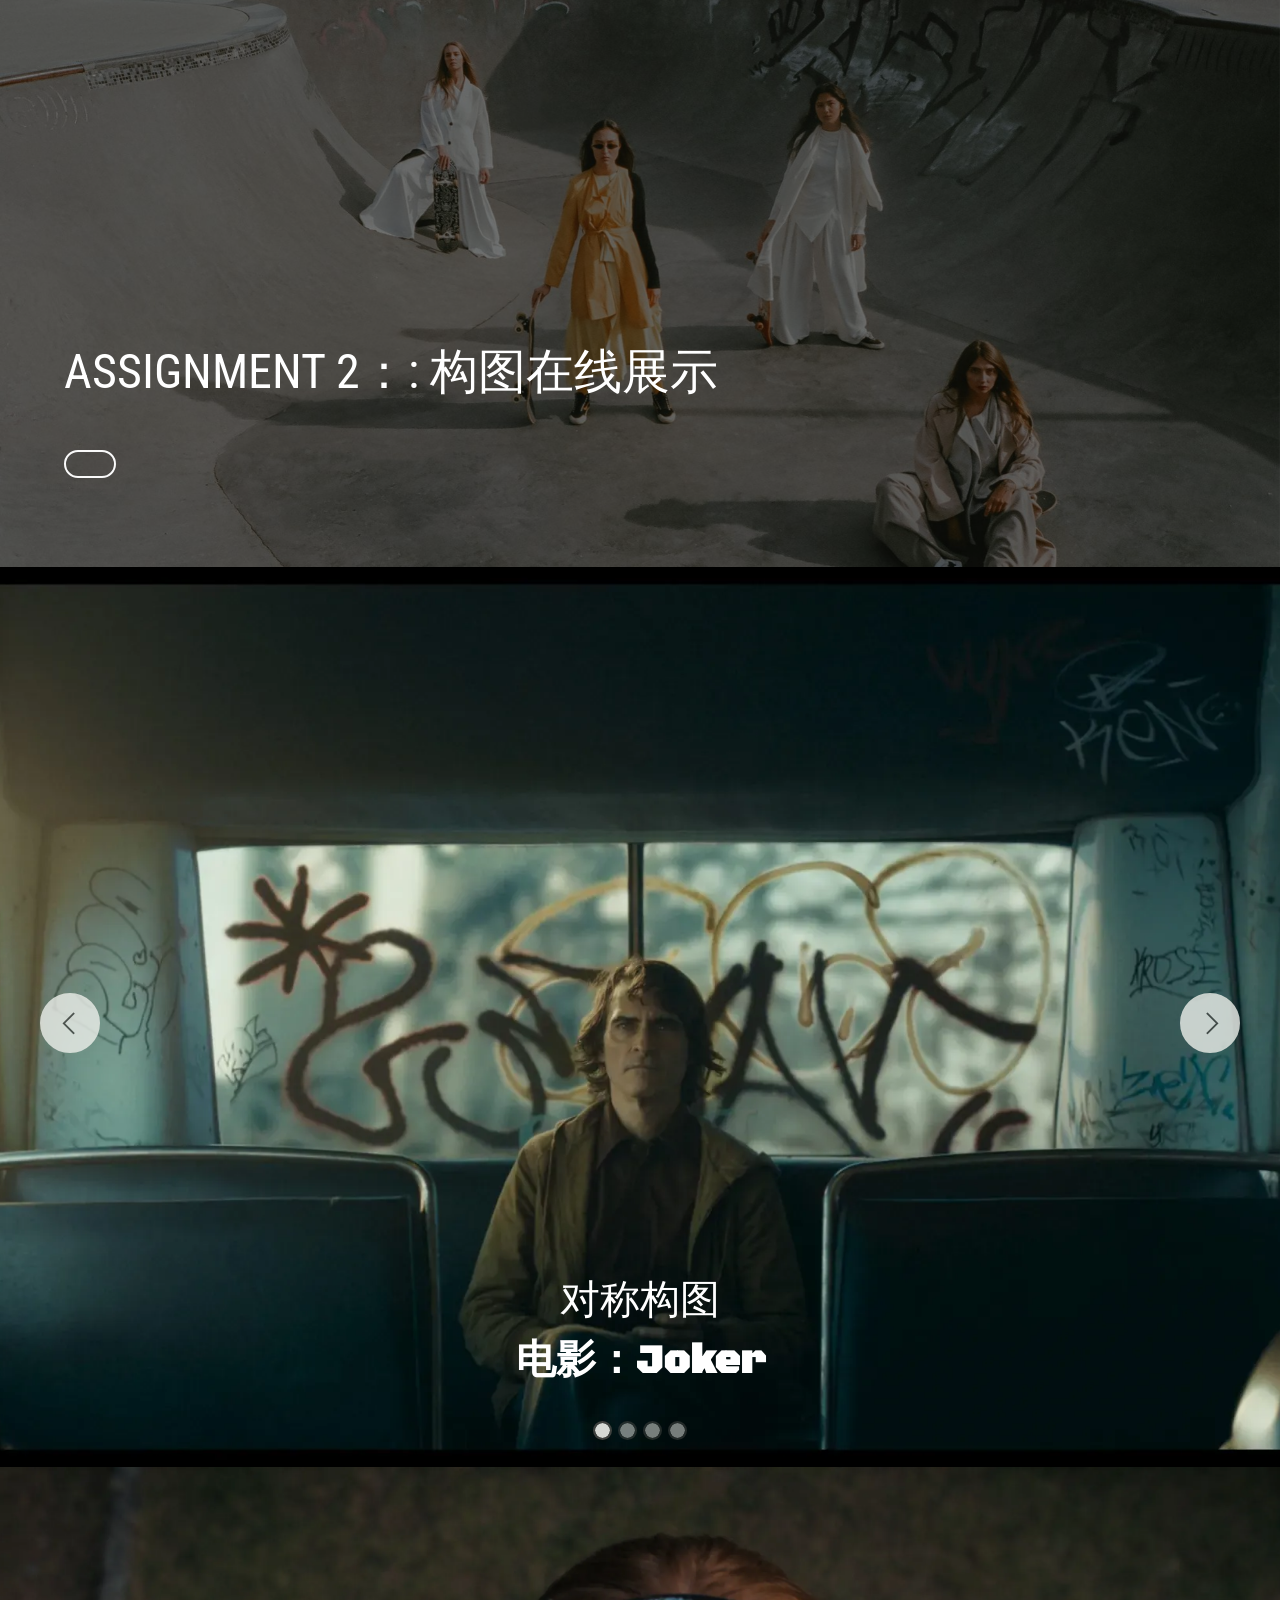
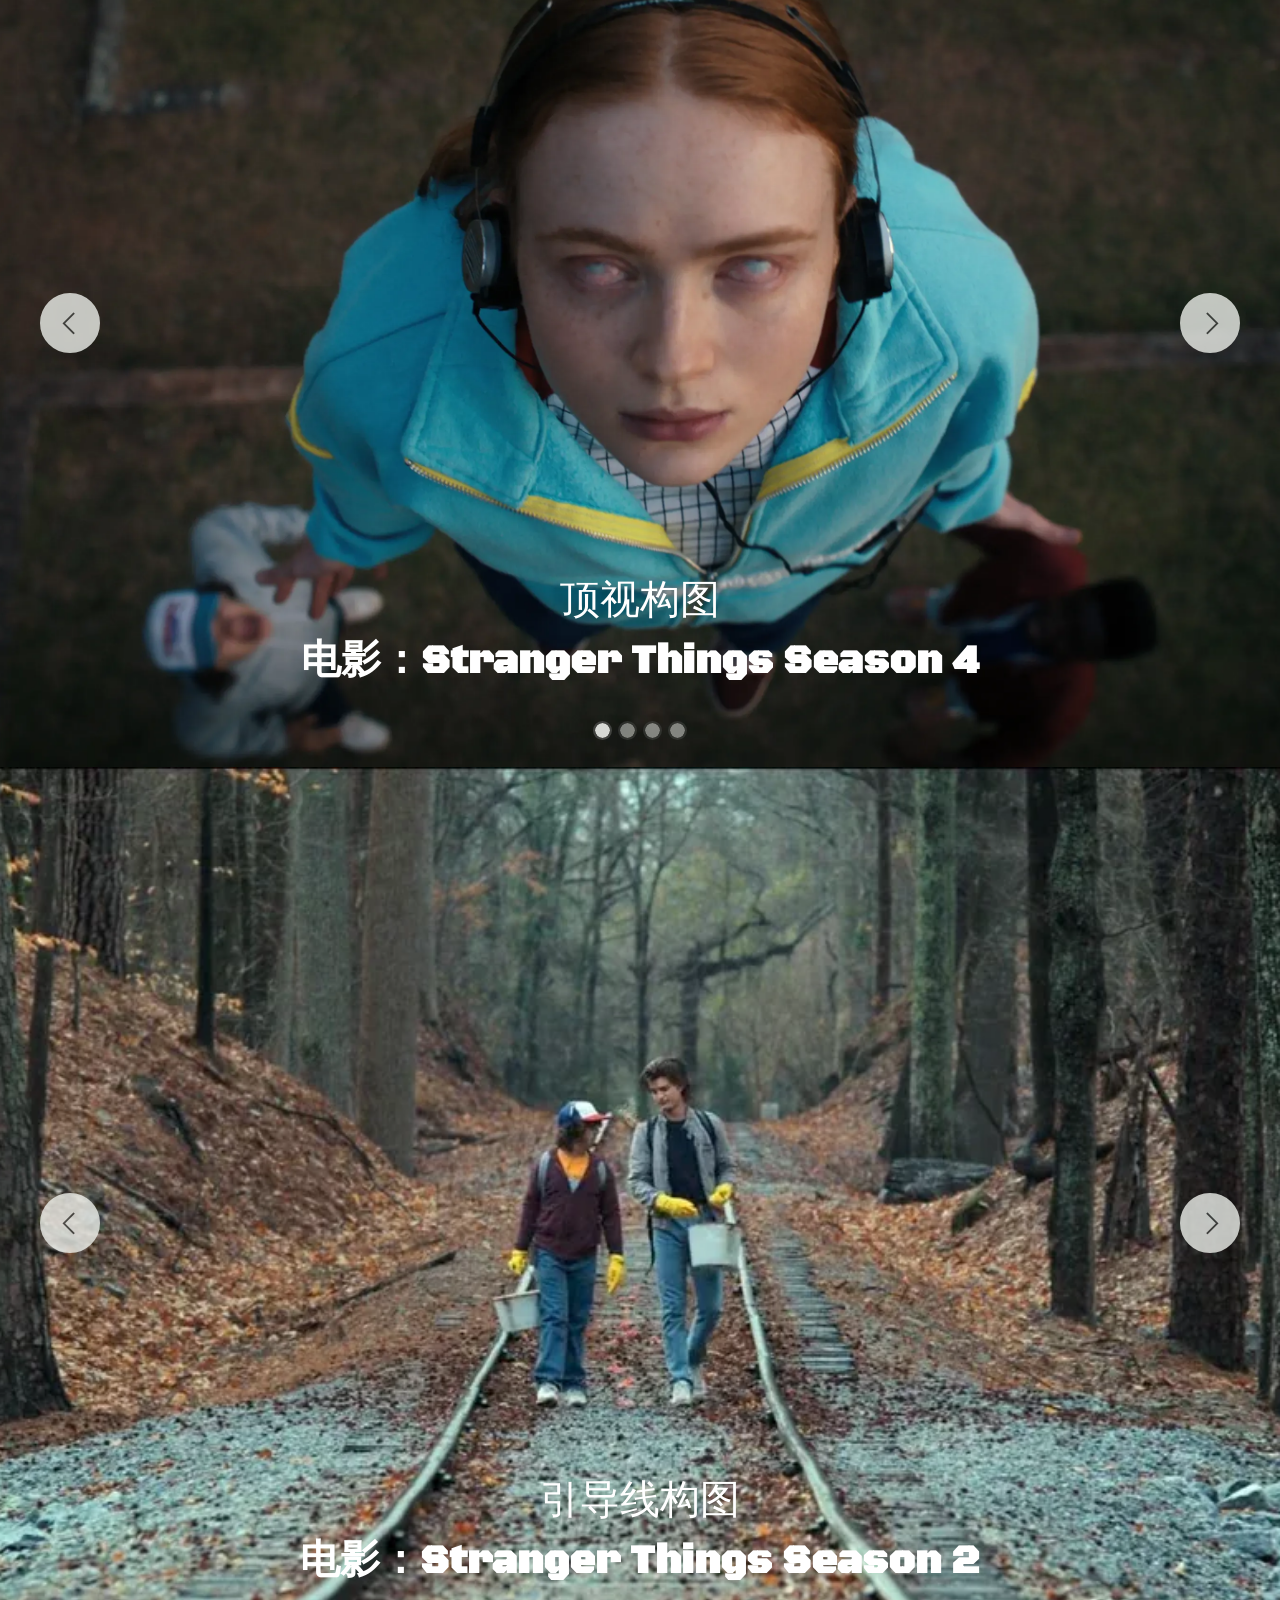
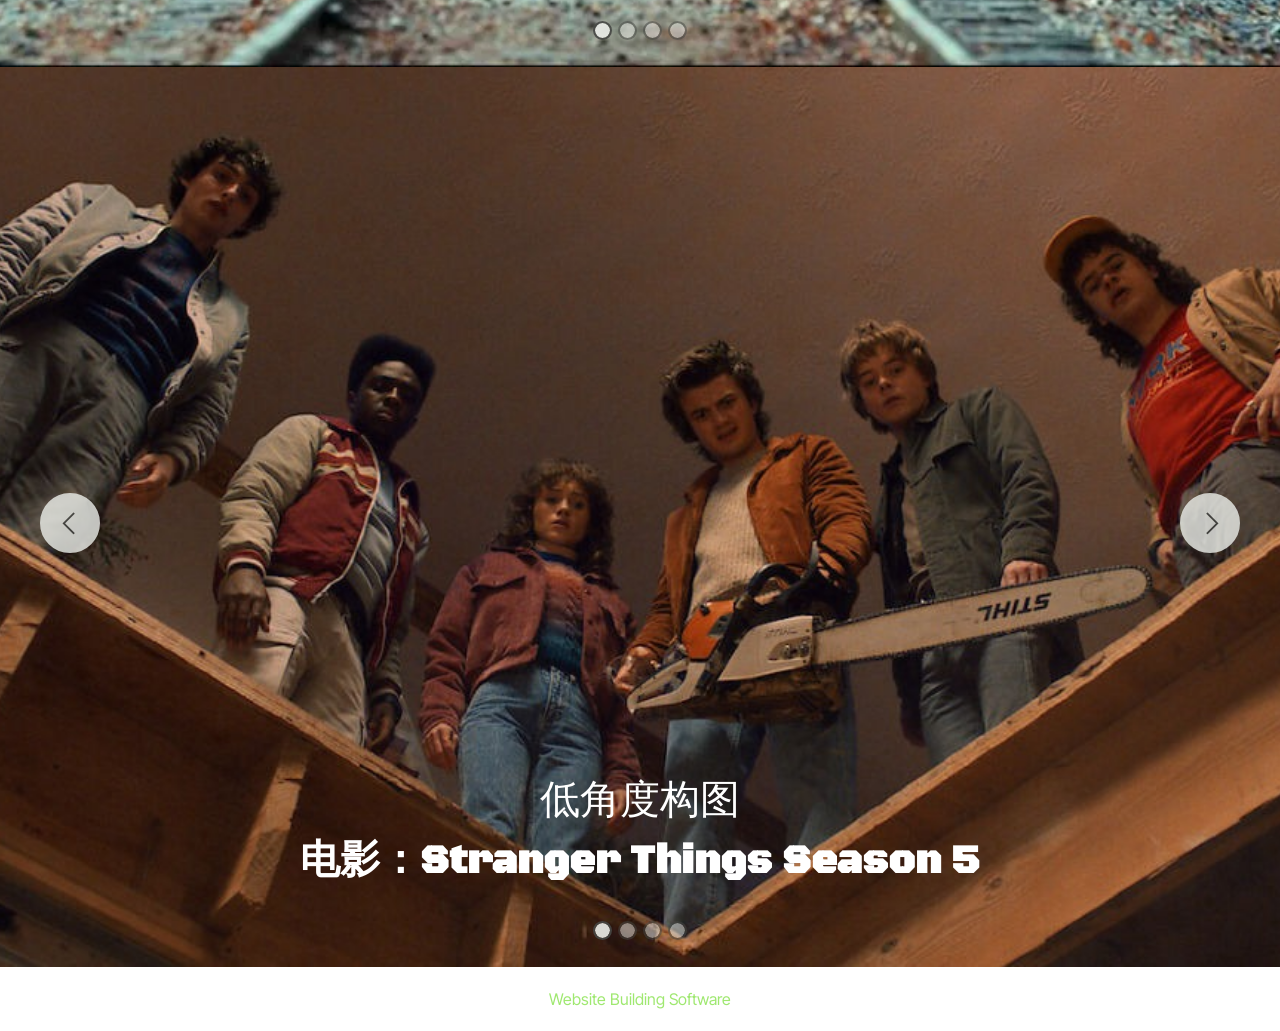
==== page1.html @ a09e6a6d "create github pages" ====
<!DOCTYPE html>
<html  >
<head>
  <!-- Site made with Mobirise Website Builder v6.1.12, https://mobirise.com -->
  <meta charset="UTF-8">
  <meta http-equiv="X-UA-Compatible" content="IE=edge">
  <meta name="generator" content="Mobirise v6.1.12, mobirise.com">
  <meta name="viewport" content="width=device-width, initial-scale=1, minimum-scale=1">
  <link rel="shortcut icon" href="assets/images/logo5.png" type="image/x-icon">
  <meta name="description" content="">
  
  
  <title>构图</title>
  <link rel="stylesheet" href="assets/web/assets/mobirise-icons2/mobirise2.css">
  <link rel="stylesheet" href="assets/bootstrap/css/bootstrap.min.css">
  <link rel="stylesheet" href="assets/parallax/jarallax.css">
  <link rel="stylesheet" href="assets/theme/css/style.css">
  <link rel="preload" href="https://fonts.googleapis.com/css?family=Inter+Tight:100,200,300,400,500,600,700,800,900,100i,200i,300i,400i,500i,600i,700i,800i,900i&display=swap" as="style" onload="this.onload=null;this.rel='stylesheet'">
  <noscript><link rel="stylesheet" href="https://fonts.googleapis.com/css?family=Inter+Tight:100,200,300,400,500,600,700,800,900,100i,200i,300i,400i,500i,600i,700i,800i,900i&display=swap"></noscript>
  <link rel="preload" href="https://fonts.googleapis.com/css?family=Black+Ops+One:400&display=swap" as="style" onload="this.onload=null;this.rel='stylesheet'">
  <noscript><link rel="stylesheet" href="https://fonts.googleapis.com/css?family=Black+Ops+One:400&display=swap"></noscript>
  <link rel="preload" href="https://fonts.googleapis.com/css?family=Roboto+Condensed:100,200,300,400,500,600,700,800,900,100i,200i,300i,400i,500i,600i,700i,800i,900i&display=swap" as="style" onload="this.onload=null;this.rel='stylesheet'">
  <noscript><link rel="stylesheet" href="https://fonts.googleapis.com/css?family=Roboto+Condensed:100,200,300,400,500,600,700,800,900,100i,200i,300i,400i,500i,600i,700i,800i,900i&display=swap"></noscript>
  <link rel="preload" href="https://fonts.googleapis.com/css?family=Oswald:200,300,400,500,600,700&display=swap" as="style" onload="this.onload=null;this.rel='stylesheet'">
  <noscript><link rel="stylesheet" href="https://fonts.googleapis.com/css?family=Oswald:200,300,400,500,600,700&display=swap"></noscript>
  <link rel="preload" as="style" href="assets/mobirise/css/mbr-additional.css?v=OKbrMM"><link rel="stylesheet" href="assets/mobirise/css/mbr-additional.css?v=OKbrMM" type="text/css">

  
  
  
</head>
<body>
  
  <section data-bs-version="5.1" class="header18 cid-vxqtMqRffM mbr-parallax-background" id="header18-j">
  

  <div class="mbr-overlay" style="opacity: 0.5; background-color: rgb(0, 0, 0);"></div>
  <div class="container-fluid">
    <div class="row">
      <div class="content-wrap col-12 col-md-12">
        <h1 class="mbr-section-title mbr-fonts-style mbr-white mb-4 new-font-1">ASSIGNMENT 2：: 构图在线展示</h1>
        
        <p class="mbr-fonts-style mbr-text mbr-white mb-4 display-7"></p>
        <div class="mbr-section-btn"><a class="btn btn-white-outline display-7" href="https://mobiri.se"></a></div>
      </div>
    </div>
  </div>
</section>

<section data-bs-version="5.1" class="slider3 cid-vxqyWCdVq3 mbr-fullscreen" id="slider03-l">
    
    <div class="carousel slide" id="vxNu2YJVsh" data-interval="5000" data-bs-interval="5000">
        <ol class="carousel-indicators">
            <li data-slide-to="0" data-bs-slide-to="0" class="active" data-target="#vxNu2YJVsh" data-bs-target="#vxNu2YJVsh"></li>
            <li data-slide-to="1" data-bs-slide-to="1" data-target="#vxNu2YJVsh" data-bs-target="#vxNu2YJVsh"></li><li data-slide-to="2" data-bs-slide-to="2" data-target="#vxNu2YJVsh" data-bs-target="#vxNu2YJVsh"></li><li data-slide-to="3" data-bs-slide-to="3" data-target="#vxNu2YJVsh" data-bs-target="#vxNu2YJVsh"></li>
            
        </ol>
        <div class="carousel-inner">
            <div class="carousel-item slider-image item active">
                <div class="item-wrapper">
                    <img class="d-block w-100" src="assets/images/joker3.webp" alt="Mobirise Website Builder" data-slide-to="0" data-bs-slide-to="0">
                    
                    <div class="carousel-caption">
                        <h5 class="mbr-section-subtitle mbr-fonts-style mb-3 new-font">对称构图<br><strong>电影：Joker</strong></h5>
                        
                             
                    </div>
                </div>
            </div>
            <div class="carousel-item slider-image item">
                <div class="item-wrapper">
                    <img class="d-block w-100" src="assets/images/mv5bndexzdu0oditodaync00mtcylwfknwmtyta3odbhzjcwotcxxkeyxkfqcgc.-v1-1280x595.jpg" alt="Mobirise Website Builder" data-slide-to="1" data-bs-slide-to="1">
                    
                    <div class="carousel-caption">
                        <h5 class="mbr-section-subtitle mbr-fonts-style mb-3 new-font"><strong>对称构图</strong><br><strong>电影：Stranger Things Season 5</strong></h5>
                        
                             
                    </div>
                </div>
            </div><div class="carousel-item slider-image item">
                <div class="item-wrapper">
                    <img class="d-block w-100" src="assets/images/hd-wallpaper-stranger-things-season-4-stranger-things-season-4-stranger-things-tv-shows-artstation-800x450.jpg" alt="Mobirise Website Builder" data-slide-to="2" data-bs-slide-to="2">
                    
                    <div class="carousel-caption">
                        <h5 class="mbr-section-subtitle mbr-fonts-style mb-3 new-font"><strong>对称构图</strong><br><strong>电影：Stranger Things season 2</strong></h5>
                        
                             
                    </div>
                </div>
            </div><div class="carousel-item slider-image item">
                <div class="item-wrapper">
                    <img class="d-block w-100" src="assets/images/maxresdefault-800x450.jpeg" alt="Mobirise Website Builder" data-slide-to="3" data-bs-slide-to="3">
                    
                    <div class="carousel-caption">
                        <h5 class="mbr-section-subtitle mbr-fonts-style mb-3 new-font"><strong>对称构图</strong><br><strong>电影：Ant-Man and the Wasp</strong></h5>
                        
                             
                    </div>
                </div>
            </div>
            
        </div>
        <a class="carousel-control carousel-control-prev" role="button" data-slide="prev" data-bs-slide="prev" href="#vxNu2YJVsh">
            <span class="mobi-mbri mobi-mbri-arrow-prev" aria-hidden="true"></span>
            <span class="sr-only visually-hidden">Previous</span>
        </a>
        <a class="carousel-control carousel-control-next" role="button" data-slide="next" data-bs-slide="next" href="#vxNu2YJVsh">
            <span class="mobi-mbri mobi-mbri-arrow-next" aria-hidden="true"></span>
            <span class="sr-only visually-hidden">Next</span>
        </a>
    </div>
</section>

<section data-bs-version="5.1" class="slider3 cid-vxqP9NjR1T mbr-fullscreen" id="slider03-n">
    
    <div class="carousel slide" id="vxNu2Z6TF7" data-interval="5000" data-bs-interval="5000">
        <ol class="carousel-indicators">
            <li data-slide-to="0" data-bs-slide-to="0" class="active" data-target="#vxNu2Z6TF7" data-bs-target="#vxNu2Z6TF7"></li>
            <li data-slide-to="1" data-bs-slide-to="1" data-target="#vxNu2Z6TF7" data-bs-target="#vxNu2Z6TF7"></li><li data-slide-to="2" data-bs-slide-to="2" data-target="#vxNu2Z6TF7" data-bs-target="#vxNu2Z6TF7"></li><li data-slide-to="3" data-bs-slide-to="3" data-target="#vxNu2Z6TF7" data-bs-target="#vxNu2Z6TF7"></li>
            
        </ol>
        <div class="carousel-inner">
            <div class="carousel-item slider-image item active">
                <div class="item-wrapper">
                    <img class="d-block w-100" src="assets/images/strangerthings-strangerthings4-4-01-11.webp" alt="Mobirise Website Builder" data-slide-to="0" data-bs-slide-to="0">
                    
                    <div class="carousel-caption">
                        <h5 class="mbr-section-subtitle mbr-fonts-style mb-3 new-font">顶视构图<br><strong>电影：Stranger Things Season 4</strong></h5>
                        
                             
                    </div>
                </div>
            </div>
            <div class="carousel-item slider-image item">
                <div class="item-wrapper">
                    <img class="d-block w-100" src="assets/images/tkbrzftio5a31-1-1280x523.png" alt="Mobirise Website Builder" data-slide-to="1" data-bs-slide-to="1">
                    
                    <div class="carousel-caption">
                        <h5 class="mbr-section-subtitle mbr-fonts-style mb-3 new-font"><strong>顶视构图</strong><br><strong>电影： Spider-Man: Into the Spider-Verse</strong></h5>
                        
                             
                    </div>
                </div>
            </div><div class="carousel-item slider-image item">
                <div class="item-wrapper">
                    <img class="d-block w-100" src="assets/images/l-intro-1691453594-1280x720.jpg" alt="Mobirise Website Builder" data-slide-to="2" data-bs-slide-to="2">
                    
                    <div class="carousel-caption">
                        <h5 class="mbr-section-subtitle mbr-fonts-style mb-3 new-font"><strong>顶视构图</strong><br><strong>电影： Deadpool</strong></h5>
                        
                             
                    </div>
                </div>
            </div><div class="carousel-item slider-image item">
                <div class="item-wrapper">
                    <img class="d-block w-100" src="assets/images/mrk02251036-r-lo-a-l.webp" alt="Mobirise Website Builder" data-slide-to="3" data-bs-slide-to="3">
                    
                    <div class="carousel-caption">
                        <h5 class="mbr-section-subtitle mbr-fonts-style mb-3 new-font"><strong>顶视构图</strong><br><strong>电影： The Avengers</strong></h5>
                        
                             
                    </div>
                </div>
            </div>
            
        </div>
        <a class="carousel-control carousel-control-prev" role="button" data-slide="prev" data-bs-slide="prev" href="#vxNu2Z6TF7">
            <span class="mobi-mbri mobi-mbri-arrow-prev" aria-hidden="true"></span>
            <span class="sr-only visually-hidden">Previous</span>
        </a>
        <a class="carousel-control carousel-control-next" role="button" data-slide="next" data-bs-slide="next" href="#vxNu2Z6TF7">
            <span class="mobi-mbri mobi-mbri-arrow-next" aria-hidden="true"></span>
            <span class="sr-only visually-hidden">Next</span>
        </a>
    </div>
</section>

<section data-bs-version="5.1" class="slider3 cid-vxqRLiLAPx mbr-fullscreen" id="slider03-o">
    
    <div class="carousel slide" id="vxNu2ZpAiG" data-interval="5000" data-bs-interval="5000">
        <ol class="carousel-indicators">
            <li data-slide-to="0" data-bs-slide-to="0" class="active" data-target="#vxNu2ZpAiG" data-bs-target="#vxNu2ZpAiG"></li><li data-slide-to="1" data-bs-slide-to="1" class="" data-target="#vxNu2ZpAiG" data-bs-target="#vxNu2ZpAiG"></li><li data-slide-to="2" data-bs-slide-to="2" class="" data-target="#vxNu2ZpAiG" data-bs-target="#vxNu2ZpAiG"></li><li data-slide-to="3" data-bs-slide-to="3" class="" data-target="#vxNu2ZpAiG" data-bs-target="#vxNu2ZpAiG"></li>
            
            
        </ol>
        <div class="carousel-inner">
            <div class="carousel-item slider-image item active">
                <div class="item-wrapper">
                    <img class="d-block w-100" src="assets/images/idk-if-its-a-hot-take-but-this-is-my-favourite-shot-from-v0-7hz5p9aj7vvf1.webp" alt="Mobirise Website Builder" data-slide-to="0" data-bs-slide-to="0">
                    
                    <div class="carousel-caption">
                        <h5 class="mbr-section-subtitle mbr-fonts-style mb-3 new-font">引导线构图<br><strong>电影：Stranger Things Season 2</strong></h5>
                        
                             
                    </div>
                </div>
            </div><div class="carousel-item slider-image item">
                <div class="item-wrapper">
                    <img class="d-block w-100" src="assets/images/unstoppable-29-1080x451.jpg" alt="Mobirise Website Builder" data-slide-to="1" data-bs-slide-to="1">
                    
                    <div class="carousel-caption">
                        <h5 class="mbr-section-subtitle mbr-fonts-style mb-3 new-font">引导线构图<br><strong>电影：Unstoppable</strong></h5>
                        
                             
                    </div>
                </div>
            </div><div class="carousel-item slider-image item">
                <div class="item-wrapper">
                    <img class="d-block w-100" src="assets/images/mv5bzjizzmuymzetzwjhzi00zdnhltg0njetowzlnzhim2e3ymy5xkeyxkfqcgc.-v1-fmjpg-ux1000-1000x542.jpg" alt="Mobirise Website Builder" data-slide-to="2" data-bs-slide-to="2">
                    
                    <div class="carousel-caption">
                        <h5 class="mbr-section-subtitle mbr-fonts-style mb-3 new-font">引导线构图<br><strong>电影：The Killing of a Sacred Deer</strong></h5>
                        
                             
                    </div>
                </div>
            </div><div class="carousel-item slider-image item">
                <div class="item-wrapper">
                    <img class="d-block w-100" src="assets/images/08-1000x419.jpg" alt="Mobirise Website Builder" data-slide-to="3" data-bs-slide-to="3">
                    
                    <div class="carousel-caption">
                        <h5 class="mbr-section-subtitle mbr-fonts-style mb-3 new-font">引导线构图<br><strong>电影：The Secret Life of Walter Mitty</strong></h5>
                        
                             
                    </div>
                </div>
            </div>
            
            
        </div>
        <a class="carousel-control carousel-control-prev" role="button" data-slide="prev" data-bs-slide="prev" href="#vxNu2ZpAiG">
            <span class="mobi-mbri mobi-mbri-arrow-prev" aria-hidden="true"></span>
            <span class="sr-only visually-hidden">Previous</span>
        </a>
        <a class="carousel-control carousel-control-next" role="button" data-slide="next" data-bs-slide="next" href="#vxNu2ZpAiG">
            <span class="mobi-mbri mobi-mbri-arrow-next" aria-hidden="true"></span>
            <span class="sr-only visually-hidden">Next</span>
        </a>
    </div>
</section>

<section data-bs-version="5.1" class="slider3 cid-vxqXLKSDKi mbr-fullscreen" id="slider03-p">
    
    <div class="carousel slide" id="vxNu2ZDdvr" data-interval="5000" data-bs-interval="5000">
        <ol class="carousel-indicators">
            <li data-slide-to="0" data-bs-slide-to="0" class="active" data-target="#vxNu2ZDdvr" data-bs-target="#vxNu2ZDdvr"></li>
            <li data-slide-to="1" data-bs-slide-to="1" data-target="#vxNu2ZDdvr" data-bs-target="#vxNu2ZDdvr"></li><li data-slide-to="2" data-bs-slide-to="2" data-target="#vxNu2ZDdvr" data-bs-target="#vxNu2ZDdvr"></li><li data-slide-to="3" data-bs-slide-to="3" data-target="#vxNu2ZDdvr" data-bs-target="#vxNu2ZDdvr"></li>
            
        </ol>
        <div class="carousel-inner">
            <div class="carousel-item slider-image item active">
                <div class="item-wrapper">
                    <img class="d-block w-100" src="assets/images/aaaaqa7c0ukshcrjn42uv-9jujq3nkyatz5r0gubjip4urdeveq81vxb-yrl5m2tjt7joini5-fjc81yz-mwcderdj20jrrazgi1sgkcexvkzvcciqdg8pqjv2t2mzljotzogolp3lrqwjb3c-mykeici-zbzxm-1080x608.jpeg" alt="Mobirise Website Builder" data-slide-to="0" data-bs-slide-to="0">
                    
                    <div class="carousel-caption">
                        <h5 class="mbr-section-subtitle mbr-fonts-style mb-3 new-font">低角度构图<br><strong>电影：Stranger Things Season 5</strong></h5>
                        
                             
                    </div>
                </div>
            </div>
            <div class="carousel-item slider-image item">
                <div class="item-wrapper">
                    <img class="d-block w-100" src="assets/images/hellbender-40-1280x692.jpeg" alt="Mobirise Website Builder" data-slide-to="1" data-bs-slide-to="1">
                    
                    <div class="carousel-caption">
                        <h5 class="mbr-section-subtitle mbr-fonts-style mb-3 new-font"><strong>低角度构图</strong><br><strong>电影：Hellbender</strong></h5>
                        
                             
                    </div>
                </div>
            </div><div class="carousel-item slider-image item">
                <div class="item-wrapper">
                    <img class="d-block w-100" src="assets/images/old-15-1280x536.jpg" alt="Mobirise Website Builder" data-slide-to="2" data-bs-slide-to="2">
                    
                    <div class="carousel-caption">
                        <h5 class="mbr-section-subtitle mbr-fonts-style mb-3 new-font"><strong>低角度构图</strong><br><strong>电影：Old</strong></h5>
                        
                             
                    </div>
                </div>
            </div><div class="carousel-item slider-image item">
                <div class="item-wrapper">
                    <img class="d-block w-100" src="assets/images/benediction-9-1280x534.jpg" alt="Mobirise Website Builder" data-slide-to="3" data-bs-slide-to="3">
                    
                    <div class="carousel-caption">
                        <h5 class="mbr-section-subtitle mbr-fonts-style mb-3 new-font"><strong>低角度构图</strong><br><strong>电影：Benediction</strong></h5>
                        
                             
                    </div>
                </div>
            </div>
            
        </div>
        <a class="carousel-control carousel-control-prev" role="button" data-slide="prev" data-bs-slide="prev" href="#vxNu2ZDdvr">
            <span class="mobi-mbri mobi-mbri-arrow-prev" aria-hidden="true"></span>
            <span class="sr-only visually-hidden">Previous</span>
        </a>
        <a class="carousel-control carousel-control-next" role="button" data-slide="next" data-bs-slide="next" href="#vxNu2ZDdvr">
            <span class="mobi-mbri mobi-mbri-arrow-next" aria-hidden="true"></span>
            <span class="sr-only visually-hidden">Next</span>
        </a>
    </div>
</section><section class="display-7" style="padding: 0;align-items: center;justify-content: center;flex-wrap: wrap;    align-content: center;display: flex;position: relative;height: 4rem;"><a href="https://mobiri.se/5185875" style="flex: 1 1;height: 4rem;position: absolute;width: 100%;z-index: 1;"><img alt="" style="height: 4rem;" src="[data-uri]"></a><p style="margin: 0;text-align: center;" class="display-7">&#8204;</p><a style="z-index:1" href="https://mobirise.com"> Website Building Software</a></section><script src="assets/bootstrap/js/bootstrap.bundle.min.js"></script>  <script src="assets/parallax/jarallax.js"></script>  <script src="assets/smoothscroll/smooth-scroll.js"></script>  <script src="assets/ytplayer/index.js"></script>  <script src="assets/theme/js/script.js"></script>  
  
  
</body>
</html>
---- assets/web/assets/mobirise-icons2/mobirise2.css ----
@font-face {
  font-family: 'Moririse2';
  font-display: swap;
  src:  url('mobirise2.eot?f2bix4');
  src:  url('mobirise2.eot?f2bix4#iefix') format('embedded-opentype'),
    url('mobirise2.woff2?f2bix4') format('woff2'),
    url('mobirise2.woff?f2bix4') format('woff'),
    url('mobirise2.ttf?f2bix4') format('truetype'),
    url('mobirise2.svg?f2bix4#mobirise2') format('svg');
  font-weight: normal;
  font-style: normal;
}

[class^="mobi-"], [class*=" mobi-"] {
  /* use !important to prevent issues with browser extensions that change fonts */
  font-family: 'Moririse2' !important;
  speak: none;
  font-style: normal;
  font-weight: normal;
  font-variant: normal;
  text-transform: none;
  line-height: 1;

  /* Better Font Rendering =========== */
  -webkit-font-smoothing: antialiased;
  -moz-osx-font-smoothing: grayscale;
}

.mobi-mbri-add-submenu:before {
  content: "\e900";
}
.mobi-mbri-alert:before {
  content: "\e901";
}
.mobi-mbri-align-center:before {
  content: "\e902";
}
.mobi-mbri-align-justify:before {
  content: "\e903";
}
.mobi-mbri-align-left:before {
  content: "\e904";
}
.mobi-mbri-align-right:before {
  content: "\e905";
}
.mobi-mbri-android:before {
  content: "\e906";
}
.mobi-mbri-apple:before {
  content: "\e907";
}
.mobi-mbri-arrow-down:before {
  content: "\e908";
}
.mobi-mbri-arrow-next:before {
  content: "\e909";
}
.mobi-mbri-arrow-prev:before {
  content: "\e90a";
}
.mobi-mbri-arrow-up:before {
  content: "\e90b";
}
.mobi-mbri-bold:before {
  content: "\e90c";
}
.mobi-mbri-bookmark:before {
  content: "\e90d";
}
.mobi-mbri-bootstrap:before {
  content: "\e90e";
}
.mobi-mbri-briefcase:before {
  content: "\e90f";
}
.mobi-mbri-browse:before {
  content: "\e910";
}
.mobi-mbri-bulleted-list:before {
  content: "\e911";
}
.mobi-mbri-calendar:before {
  content: "\e912";
}
.mobi-mbri-camera:before {
  content: "\e913";
}
.mobi-mbri-cart-add:before {
  content: "\e914";
}
.mobi-mbri-cart-full:before {
  content: "\e915";
}
.mobi-mbri-cash:before {
  content: "\e916";
}
.mobi-mbri-change-style:before {
  content: "\e917";
}
.mobi-mbri-chat:before {
  content: "\e918";
}
.mobi-mbri-clock:before {
  content: "\e919";
}
.mobi-mbri-close:before {
  content: "\e91a";
}
.mobi-mbri-cloud:before {
  content: "\e91b";
}
.mobi-mbri-code:before {
  content: "\e91c";
}
.mobi-mbri-contact-form:before {
  content: "\e91d";
}
.mobi-mbri-credit-card:before {
  content: "\e91e";
}
.mobi-mbri-cursor-click:before {
  content: "\e91f";
}
.mobi-mbri-cust-feedback:before {
  content: "\e920";
}
.mobi-mbri-database:before {
  content: "\e921";
}
.mobi-mbri-delivery:before {
  content: "\e922";
}
.mobi-mbri-desktop:before {
  content: "\e923";
}
.mobi-mbri-devices:before {
  content: "\e924";
}
.mobi-mbri-down:before {
  content: "\e925";
}
.mobi-mbri-download-2:before {
  content: "\e926";
}
.mobi-mbri-download:before {
  content: "\e927";
}
.mobi-mbri-drag-n-drop-2:before {
  content: "\e928";
}
.mobi-mbri-drag-n-drop:before {
  content: "\e929";
}
.mobi-mbri-edit-2:before {
  content: "\e92a";
}
.mobi-mbri-edit:before {
  content: "\e92b";
}
.mobi-mbri-error:before {
  content: "\e92c";
}
.mobi-mbri-extension:before {
  content: "\e92d";
}
.mobi-mbri-features:before {
  content: "\e92e";
}
.mobi-mbri-file:before {
  content: "\e92f";
}
.mobi-mbri-flag:before {
  content: "\e930";
}
.mobi-mbri-folder:before {
  content: "\e931";
}
.mobi-mbri-gift:before {
  content: "\e932";
}
.mobi-mbri-github:before {
  content: "\e933";
}
.mobi-mbri-globe-2:before {
  content: "\e934";
}
.mobi-mbri-globe:before {
  content: "\e935";
}
.mobi-mbri-growing-chart:before {
  content: "\e936";
}
.mobi-mbri-hearth:before {
  content: "\e937";
}
.mobi-mbri-help:before {
  content: "\e938";
}
.mobi-mbri-home:before {
  content: "\e939";
}
.mobi-mbri-hot-cup:before {
  content: "\e93a";
}
.mobi-mbri-idea:before {
  content: "\e93b";
}
.mobi-mbri-image-gallery:before {
  content: "\e93c";
}
.mobi-mbri-image-slider:before {
  content: "\e93d";
}
.mobi-mbri-info:before {
  content: "\e93e";
}
.mobi-mbri-italic:before {
  content: "\e93f";
}
.mobi-mbri-key:before {
  content: "\e940";
}
.mobi-mbri-laptop:before {
  content: "\e941";
}
.mobi-mbri-layers:before {
  content: "\e942";
}
.mobi-mbri-left-right:before {
  content: "\e943";
}
.mobi-mbri-left:before {
  content: "\e944";
}
.mobi-mbri-letter:before {
  content: "\e945";
}
.mobi-mbri-like:before {
  content: "\e946";
}
.mobi-mbri-link:before {
  content: "\e947";
}
.mobi-mbri-lock:before {
  content: "\e948";
}
.mobi-mbri-login:before {
  content: "\e949";
}
.mobi-mbri-logout:before {
  content: "\e94a";
}
.mobi-mbri-magic-stick:before {
  content: "\e94b";
}
.mobi-mbri-map-pin:before {
  content: "\e94c";
}
.mobi-mbri-menu:before {
  content: "\e94d";
}
.mobi-mbri-mobile-2:before {
  content: "\e94e";
}
.mobi-mbri-mobile-horizontal:before {
  content: "\e94f";
}
.mobi-mbri-mobile:before {
  content: "\e950";
}
.mobi-mbri-mobirise:before {
  content: "\e951";
}
.mobi-mbri-more-horizontal:before {
  content: "\e952";
}
.mobi-mbri-more-vertical:before {
  content: "\e953";
}
.mobi-mbri-music:before {
  content: "\e954";
}
.mobi-mbri-new-file:before {
  content: "\e955";
}
.mobi-mbri-numbered-list:before {
  content: "\e956";
}
.mobi-mbri-opened-folder:before {
  content: "\e957";
}
.mobi-mbri-pages:before {
  content: "\e958";
}
.mobi-mbri-paper-plane:before {
  content: "\e959";
}
.mobi-mbri-paperclip:before {
  content: "\e95a";
}
.mobi-mbri-phone:before {
  content: "\e95b";
}
.mobi-mbri-photo:before {
  content: "\e95c";
}
.mobi-mbri-photos:before {
  content: "\e95d";
}
.mobi-mbri-pin:before {
  content: "\e95e";
}
.mobi-mbri-play:before {
  content: "\e95f";
}
.mobi-mbri-plus:before {
  content: "\e960";
}
.mobi-mbri-preview:before {
  content: "\e961";
}
.mobi-mbri-print:before {
  content: "\e962";
}
.mobi-mbri-protect:before {
  content: "\e963";
}
.mobi-mbri-question:before {
  content: "\e964";
}
.mobi-mbri-quote-left:before {
  content: "\e965";
}
.mobi-mbri-quote-right:before {
  content: "\e966";
}
.mobi-mbri-redo:before {
  content: "\e967";
}
.mobi-mbri-refresh:before {
  content: "\e968";
}
.mobi-mbri-responsive-2:before {
  content: "\e969";
}
.mobi-mbri-responsive:before {
  content: "\e96a";
}
.mobi-mbri-right:before {
  content: "\e96b";
}
.mobi-mbri-rocket:before {
  content: "\e96c";
}
.mobi-mbri-sad-face:before {
  content: "\e96d";
}
.mobi-mbri-sale:before {
  content: "\e96e";
}
.mobi-mbri-save:before {
  content: "\e96f";
}
.mobi-mbri-search:before {
  content: "\e970";
}
.mobi-mbri-setting-2:before {
  content: "\e971";
}
.mobi-mbri-setting-3:before {
  content: "\e972";
}
.mobi-mbri-setting:before {
  content: "\e973";
}
.mobi-mbri-share:before {
  content: "\e974";
}
.mobi-mbri-shopping-bag:before {
  content: "\e975";
}
.mobi-mbri-shopping-basket:before {
  content: "\e976";
}
.mobi-mbri-shopping-cart:before {
  content: "\e977";
}
.mobi-mbri-sites:before {
  content: "\e978";
}
.mobi-mbri-smile-face:before {
  content: "\e979";
}
.mobi-mbri-speed:before {
  content: "\e97a";
}
.mobi-mbri-star:before {
  content: "\e97b";
}
.mobi-mbri-success:before {
  content: "\e97c";
}
.mobi-mbri-sun:before {
  content: "\e97d";
}
.mobi-mbri-sun2:before {
  content: "\e97e";
}
.mobi-mbri-tablet-vertical:before {
  content: "\e97f";
}
.mobi-mbri-tablet:before {
  content: "\e980";
}
.mobi-mbri-target:before {
  content: "\e981";
}
.mobi-mbri-timer:before {
  content: "\e982";
}
.mobi-mbri-to-ftp:before {
  content: "\e983";
}
.mobi-mbri-to-local-drive:before {
  content: "\e984";
}
.mobi-mbri-touch-swipe:before {
  content: "\e985";
}
.mobi-mbri-touch:before {
  content: "\e986";
}
.mobi-mbri-trash:before {
  content: "\e987";
}
.mobi-mbri-underline:before {
  content: "\e988";
}
.mobi-mbri-undo:before {
  content: "\e989";
}
.mobi-mbri-unlink:before {
  content: "\e98a";
}
.mobi-mbri-unlock:before {
  content: "\e98b";
}
.mobi-mbri-up-down:before {
  content: "\e98c";
}
.mobi-mbri-up:before {
  content: "\e98d";
}
.mobi-mbri-update:before {
  content: "\e98e";
}
.mobi-mbri-upload-2:before {
  content: "\e98f";
}
.mobi-mbri-upload:before {
  content: "\e990";
}
.mobi-mbri-user-2:before {
  content: "\e991";
}
.mobi-mbri-user:before {
  content: "\e992";
}
.mobi-mbri-users:before {
  content: "\e993";
}
.mobi-mbri-video-play:before {
  content: "\e994";
}
.mobi-mbri-video:before {
  content: "\e995";
}
.mobi-mbri-watch:before {
  content: "\e996";
}
.mobi-mbri-website-theme-2:before {
  content: "\e997";
}
.mobi-mbri-website-theme:before {
  content: "\e998";
}
.mobi-mbri-wifi:before {
  content: "\e999";
}
.mobi-mbri-windows:before {
  content: "\e99a";
}
.mobi-mbri-zoom-in:before {
  content: "\e99b";
}
.mobi-mbri-zoom-out:before {
  content: "\e99c";
}
---- assets/parallax/jarallax.css ----
.jarallax {
    position: relative;
    z-index: 0;
}
.jarallax > .jarallax-img {
    position: absolute;
    object-fit: cover;
    /* support for plugin https://github.com/bfred-it/object-fit-images */
    font-family: 'object-fit: cover;';
    top: 0;
    left: 0;
    width: 100%;
    height: 100%;
    z-index: -1;
}
---- assets/theme/css/style.css ----
@charset "UTF-8";
section {
  background-color: #ffffff;
}

body {
  font-style: normal;
  line-height: 1.5;
  font-weight: 400;
  color: #232323;
  position: relative;
}

button {
  background-color: transparent;
  border-color: transparent;
}

.embla__button,
.carousel-control {
  background-color: #edefea !important;
  opacity: 0.8 !important;
  color: #464845 !important;
  border-color: #edefea !important;
}

.carousel .close,
.modalWindow .close {
  background-color: #edefea !important;
  color: #464845 !important;
  border-color: #edefea !important;
  opacity: 0.8 !important;
}

.carousel .close:hover,
.modalWindow .close:hover {
  opacity: 1 !important;
}

.carousel-indicators li {
  background-color: #edefea !important;
  border: 2px solid #464845 !important;
}

.carousel-indicators li:hover,
.carousel-indicators li:active {
  opacity: 0.8 !important;
}

.embla__button:hover,
.carousel-control:hover {
  background-color: #edefea !important;
  opacity: 1 !important;
}

.modalWindow-video-container {
  height: 80%;
}

section,
.container,
.container-fluid {
  position: relative;
  word-wrap: break-word;
}

a.mbr-iconfont:hover {
  text-decoration: none;
}

.article .lead p,
.article .lead ul,
.article .lead ol,
.article .lead pre,
.article .lead blockquote {
  margin-bottom: 0;
}

a {
  font-style: normal;
  font-weight: 400;
  cursor: pointer;
}
a, a:hover {
  text-decoration: none;
}

.mbr-section-title {
  font-style: normal;
  line-height: 1.3;
}

.mbr-section-subtitle {
  line-height: 1.3;
}

.mbr-text {
  font-style: normal;
  line-height: 1.7;
}

h1,
h2,
h3,
h4,
h5,
h6,
.display-1,
.display-2,
.display-4,
.display-5,
.display-7,
span,
p,
a {
  line-height: 1;
  word-break: break-word;
  word-wrap: break-word;
  font-weight: 400;
}

b,
strong {
  font-weight: bold;
}

input:-webkit-autofill, input:-webkit-autofill:hover, input:-webkit-autofill:focus, input:-webkit-autofill:active {
  transition-delay: 9999s;
  -webkit-transition-property: background-color, color;
  transition-property: background-color, color;
}

textarea[type=hidden] {
  display: none;
}

section {
  background-position: 50% 50%;
  background-repeat: no-repeat;
  background-size: cover;
}
section .mbr-background-video,
section .mbr-background-video-preview {
  position: absolute;
  bottom: 0;
  left: 0;
  right: 0;
  top: 0;
}

.hidden {
  visibility: hidden;
}

.mbr-z-index20 {
  z-index: 20;
}

/*! Base colors */
.mbr-white {
  color: #ffffff;
}

.mbr-black {
  color: #111111;
}

.mbr-bg-white {
  background-color: #ffffff;
}

.mbr-bg-black {
  background-color: #000000;
}

/*! Text-aligns */
.align-left {
  text-align: left;
}

.align-center {
  text-align: center;
}

.align-right {
  text-align: right;
}

/*! Font-weight  */
.mbr-light {
  font-weight: 300;
}

.mbr-regular {
  font-weight: 400;
}

.mbr-semibold {
  font-weight: 500;
}

.mbr-bold {
  font-weight: 700;
}

/*! Media  */
.media-content {
  flex-basis: 100%;
}

.media-container-row {
  display: flex;
  flex-direction: row;
  flex-wrap: wrap;
  justify-content: center;
  align-content: center;
  align-items: start;
}
.media-container-row .media-size-item {
  width: 400px;
}

.media-container-column {
  display: flex;
  flex-direction: column;
  flex-wrap: wrap;
  justify-content: center;
  align-content: center;
  align-items: stretch;
}
.media-container-column > * {
  width: 100%;
}

@media (min-width: 992px) {
  .media-container-row {
    flex-wrap: nowrap;
  }
}
figure {
  margin-bottom: 0;
  overflow: hidden;
}

figure[mbr-media-size] {
  transition: width 0.1s;
}

img,
iframe {
  display: block;
  width: 100%;
}

.card {
  background-color: transparent;
  border: none;
}

.card-box {
  width: 100%;
}

.card-img {
  text-align: center;
  flex-shrink: 0;
  -webkit-flex-shrink: 0;
}

.media {
  max-width: 100%;
  margin: 0 auto;
}

.mbr-figure {
  align-self: center;
}

.media-container > div {
  max-width: 100%;
}

.mbr-figure img,
.card-img img {
  width: 100%;
}

@media (max-width: 991px) {
  .media-size-item {
    width: auto !important;
  }
  .media {
    width: auto;
  }
  .mbr-figure {
    width: 100% !important;
  }
}
/*! Buttons */
.mbr-section-btn {
  margin-left: -0.6rem;
  margin-right: -0.6rem;
  font-size: 0;
}

.btn {
  font-weight: 600;
  border-width: 1px;
  font-style: normal;
  margin: 0.6rem 0.6rem;
  white-space: normal;
  transition: all 0.2s ease-in-out;
  display: inline-flex;
  align-items: center;
  justify-content: center;
  word-break: break-word;
}

.btn-sm {
  font-weight: 600;
  letter-spacing: 0px;
  transition: all 0.3s ease-in-out;
}

.btn-md {
  font-weight: 600;
  letter-spacing: 0px;
  transition: all 0.3s ease-in-out;
}

.btn-lg {
  font-weight: 600;
  letter-spacing: 0px;
  transition: all 0.3s ease-in-out;
}

.btn-form {
  margin: 0;
}
.btn-form:hover {
  cursor: pointer;
}

nav .mbr-section-btn {
  margin-left: 0rem;
  margin-right: 0rem;
}

/*! Btn icon margin */
.btn .mbr-iconfont,
.btn.btn-sm .mbr-iconfont {
  order: 1;
  cursor: pointer;
  margin-left: 0.5rem;
  vertical-align: sub;
}

.btn.btn-md .mbr-iconfont,
.btn.btn-md .mbr-iconfont {
  margin-left: 0.8rem;
}

.mbr-regular {
  font-weight: 400;
}

.mbr-semibold {
  font-weight: 500;
}

.mbr-bold {
  font-weight: 700;
}

[type=submit] {
  -webkit-appearance: none;
}

/*! Full-screen */
.mbr-fullscreen .mbr-overlay {
  min-height: 100vh;
}

.mbr-fullscreen {
  display: flex;
  display: -moz-flex;
  display: -ms-flex;
  display: -o-flex;
  align-items: center;
  min-height: 100vh;
  padding-top: 3rem;
  padding-bottom: 3rem;
}

/*! Map */
.map {
  height: 25rem;
  position: relative;
}
.map iframe {
  width: 100%;
  height: 100%;
}

/*! Scroll to top arrow */
.mbr-arrow-up {
  bottom: 25px;
  right: 90px;
  position: fixed;
  text-align: right;
  z-index: 5000;
  color: #ffffff;
  font-size: 22px;
}

.mbr-arrow-up a {
  background: rgba(0, 0, 0, 0.2);
  border-radius: 50%;
  color: #fff;
  display: inline-block;
  height: 60px;
  width: 60px;
  border: 2px solid #fff;
  outline-style: none !important;
  position: relative;
  text-decoration: none;
  transition: all 0.3s ease-in-out;
  cursor: pointer;
  text-align: center;
}
.mbr-arrow-up a:hover {
  background-color: rgba(0, 0, 0, 0.4);
}
.mbr-arrow-up a i {
  line-height: 60px;
}

.mbr-arrow-up-icon {
  display: block;
  color: #fff;
}

.mbr-arrow-up-icon::before {
  content: "›";
  display: inline-block;
  font-family: serif;
  font-size: 22px;
  line-height: 1;
  font-style: normal;
  position: relative;
  top: 6px;
  left: -4px;
  transform: rotate(-90deg);
}

/*! Arrow Down */
.mbr-arrow {
  position: absolute;
  bottom: 45px;
  left: 50%;
  width: 60px;
  height: 60px;
  cursor: pointer;
  background-color: rgba(80, 80, 80, 0.5);
  border-radius: 50%;
  transform: translateX(-50%);
}
@media (max-width: 767px) {
  .mbr-arrow {
    display: none;
  }
}
.mbr-arrow > a {
  display: inline-block;
  text-decoration: none;
  outline-style: none;
  animation: arrowdown 1.7s ease-in-out infinite;
  color: #ffffff;
}
.mbr-arrow > a > i {
  position: absolute;
  top: -2px;
  left: 15px;
  font-size: 2rem;
}

#scrollToTop a i::before {
  content: "";
  position: absolute;
  display: block;
  border-bottom: 2.5px solid #fff;
  border-left: 2.5px solid #fff;
  width: 27.8%;
  height: 27.8%;
  left: 50%;
  top: 51%;
  transform: translateY(-30%) translateX(-50%) rotate(135deg);
}

@keyframes arrowdown {
  0% {
    transform: translateY(0px);
  }
  50% {
    transform: translateY(-5px);
  }
  100% {
    transform: translateY(0px);
  }
}
@media (max-width: 500px) {
  .mbr-arrow-up {
    left: 0;
    right: 0;
    text-align: center;
  }
}
/*Gradients animation*/
@keyframes gradient-animation {
  from {
    background-position: 0% 100%;
    animation-timing-function: ease-in-out;
  }
  to {
    background-position: 100% 0%;
    animation-timing-function: ease-in-out;
  }
}
.bg-gradient {
  background-size: 200% 200%;
  animation: gradient-animation 5s infinite alternate;
  -webkit-animation: gradient-animation 5s infinite alternate;
}

.menu .navbar-brand {
  display: -webkit-flex;
}
.menu .navbar-brand span {
  display: flex;
  display: -webkit-flex;
}
.menu .navbar-brand .navbar-caption-wrap {
  display: -webkit-flex;
}
.menu .navbar-brand .navbar-logo img {
  display: -webkit-flex;
  width: auto;
}
@media (min-width: 768px) and (max-width: 991px) {
  .menu .navbar-toggleable-sm .navbar-nav {
    display: -ms-flexbox;
  }
}
@media (max-width: 991px) {
  .menu .navbar-collapse {
    max-height: 93.5vh;
  }
  .menu .navbar-collapse.show {
    overflow: auto;
  }
}
@media (min-width: 992px) {
  .menu .navbar-nav.nav-dropdown {
    display: -webkit-flex;
  }
  .menu .navbar-toggleable-sm .navbar-collapse {
    display: -webkit-flex !important;
  }
  .menu .collapsed .navbar-collapse {
    max-height: 93.5vh;
  }
  .menu .collapsed .navbar-collapse.show {
    overflow: auto;
  }
}
@media (max-width: 767px) {
  .menu .navbar-collapse {
    max-height: 80vh;
  }
}

.nav-link .mbr-iconfont {
  margin-right: 0.5rem;
}

.navbar {
  display: -webkit-flex;
  -webkit-flex-wrap: wrap;
  -webkit-align-items: center;
  -webkit-justify-content: space-between;
}

.navbar-collapse {
  -webkit-flex-basis: 100%;
  -webkit-flex-grow: 1;
  -webkit-align-items: center;
}

.nav-dropdown .link {
  padding: 0.667em 1.667em !important;
  margin: 0 !important;
}

.nav {
  display: -webkit-flex;
  -webkit-flex-wrap: wrap;
}

.row {
  display: -webkit-flex;
  -webkit-flex-wrap: wrap;
}

.justify-content-center {
  -webkit-justify-content: center;
}

.form-inline {
  display: -webkit-flex;
}

.card-wrapper {
  -webkit-flex: 1;
}

.carousel-control {
  z-index: 10;
  display: -webkit-flex;
}

.carousel-controls {
  display: -webkit-flex;
}

.media {
  display: -webkit-flex;
}

.form-group:focus {
  outline: none;
}

.jq-selectbox__select {
  padding: 7px 0;
  position: relative;
}

.jq-selectbox__dropdown {
  overflow: hidden;
  border-radius: 10px;
  position: absolute;
  top: 100%;
  left: 0 !important;
  width: 100% !important;
}

.jq-selectbox__trigger-arrow {
  right: 0;
  transform: translateY(-50%);
}

.jq-selectbox li {
  padding: 1.07em 0.5em;
}

input[type=range] {
  padding-left: 0 !important;
  padding-right: 0 !important;
}

.modal-dialog,
.modal-content {
  height: 100%;
}

.modal-dialog .carousel-inner {
  height: calc(100vh - 1.75rem);
}
@media (max-width: 575px) {
  .modal-dialog .carousel-inner {
    height: calc(100vh - 1rem);
  }
}

.carousel-item {
  text-align: center;
}

.carousel-item img {
  margin: auto;
}

.navbar-toggler {
  align-self: flex-start;
  padding: 0.25rem 0.75rem;
  font-size: 1.25rem;
  line-height: 1;
  background: transparent;
  border: 1px solid transparent;
  border-radius: 0.25rem;
}

.navbar-toggler:focus,
.navbar-toggler:hover {
  text-decoration: none;
  box-shadow: none;
}

.navbar-toggler-icon {
  display: inline-block;
  width: 1.5em;
  height: 1.5em;
  vertical-align: middle;
  content: "";
  background: no-repeat center center;
  background-size: 100% 100%;
}

.navbar-toggler-left {
  position: absolute;
  left: 1rem;
}

.navbar-toggler-right {
  position: absolute;
  right: 1rem;
}

.card-img {
  width: auto;
}

.menu .navbar.collapsed:not(.beta-menu) {
  flex-direction: column;
}

.carousel-item.active,
.carousel-item-next,
.carousel-item-prev {
  display: flex;
}

.note-air-layout .dropup .dropdown-menu,
.note-air-layout .navbar-fixed-bottom .dropdown .dropdown-menu {
  bottom: initial !important;
}

html,
body {
  height: auto;
  min-height: 100vh;
}

.dropup .dropdown-toggle::after {
  display: none;
}

.form-asterisk {
  font-family: initial;
  position: absolute;
  top: -2px;
  font-weight: normal;
}

.form-control-label {
  position: relative;
  cursor: pointer;
  margin-bottom: 0.357em;
  padding: 0;
}

.alert {
  color: #ffffff;
  border-radius: 0;
  border: 0;
  font-size: 1.1rem;
  line-height: 1.5;
  margin-bottom: 1.875rem;
  padding: 1.25rem;
  position: relative;
  text-align: center;
}
.alert.alert-form::after {
  background-color: inherit;
  bottom: -7px;
  content: "";
  display: block;
  height: 14px;
  left: 50%;
  margin-left: -7px;
  position: absolute;
  transform: rotate(45deg);
  width: 14px;
}

.form-control {
  background-color: #ffffff;
  background-clip: border-box;
  color: #232323;
  line-height: 1rem !important;
  height: auto;
  padding: 1.2rem 2rem;
  transition: border-color 0.25s ease 0s;
  border: 1px solid transparent !important;
  border-radius: 4px;
  box-shadow: rgba(0, 0, 0, 0.07) 0px 1px 1px 0px, rgba(0, 0, 0, 0.07) 0px 1px 3px 0px, rgba(0, 0, 0, 0.03) 0px 0px 0px 1px;
}
.form-active .form-control:invalid {
  border-color: red;
}

.row > * {
  padding-right: 1rem;
  padding-left: 1rem;
}

form .row {
  margin-left: -0.6rem;
  margin-right: -0.6rem;
}
form .row [class*=col] {
  padding-left: 0.6rem;
  padding-right: 0.6rem;
}

form .mbr-section-btn {
  padding-left: 0.6rem;
  padding-right: 0.6rem;
}

form .form-check-input {
  margin-top: 0.5;
}

textarea.form-control {
  line-height: 1.5rem !important;
}

.form-group {
  margin-bottom: 1.2rem;
}

.form-control,
form .btn {
  min-height: 48px;
}

.gdpr-block label span.textGDPR input[name=gdpr] {
  top: 7px;
}

.form-control:focus {
  box-shadow: none;
}

:focus {
  outline: none;
}

.mbr-overlay {
  background-color: #000;
  bottom: 0;
  left: 0;
  opacity: 0.5;
  position: absolute;
  right: 0;
  top: 0;
  z-index: 0;
  pointer-events: none;
}

blockquote {
  font-style: italic;
  padding: 3rem;
  font-size: 1.09rem;
  position: relative;
  border-left: 3px solid;
}

ul,
ol,
pre,
blockquote {
  margin-bottom: 2.3125rem;
}

.mt-4 {
  margin-top: 2rem !important;
}

.mb-4 {
  margin-bottom: 2rem !important;
}

.container,
.container-fluid {
  padding-left: 16px;
  padding-right: 16px;
}

.row {
  margin-left: -16px;
  margin-right: -16px;
}
.row > [class*=col] {
  padding-left: 16px;
  padding-right: 16px;
}

@media (min-width: 992px) {
  .container-fluid {
    padding-left: 32px;
    padding-right: 32px;
  }
}
@media (max-width: 991px) {
  .mbr-container {
    padding-left: 16px;
    padding-right: 16px;
  }
}
.app-video-wrapper > img {
  opacity: 1;
}

.app-video-wrapper {
  background: transparent;
}

.item {
  position: relative;
}

.dropdown-menu .dropdown-menu {
  left: 100%;
}

.dropdown-item + .dropdown-menu {
  display: none;
}

.dropdown-item:hover + .dropdown-menu,
.dropdown-menu:hover {
  display: block;
}

@media (min-aspect-ratio: 16/9) {
  .mbr-video-foreground {
    height: 300% !important;
    top: -100% !important;
  }
}
@media (max-aspect-ratio: 16/9) {
  .mbr-video-foreground {
    width: 300% !important;
    left: -100% !important;
  }
}.engine {
	position: absolute;
	text-indent: -2400px;
	text-align: center;
	padding: 0;
	top: 0;
	left: -2400px;
}
---- assets/mobirise/css/mbr-additional.css ----
.btn {
  border-width: 2px;
}
img,
.card-wrap,
.card-wrapper,
.video-wrapper,
.mbr-figure iframe,
.google-map iframe,
.slide-content,
.plan,
.card,
.item-wrapper,
.item-wrapper .mbr-overlay {
  border-radius: 2rem !important;
}
.video-wrapper {
  overflow: hidden;
}
body {
  font-family: Inter Tight;
}
.display-1 {
  font-family: 'Inter Tight', sans-serif;
  font-size: 4.5rem;
  line-height: 1;
}
.display-1 > .mbr-iconfont {
  font-size: 5.625rem;
}
.display-2 {
  font-family: 'Inter Tight', sans-serif;
  font-size: 3rem;
  line-height: 1;
}
.display-2 > .mbr-iconfont {
  font-size: 3.75rem;
}
.display-4 {
  font-family: 'Inter Tight', sans-serif;
  font-size: 1rem;
  line-height: 1.5;
}
.display-4 > .mbr-iconfont {
  font-size: 1.25rem;
}
.display-5 {
  font-family: 'Inter Tight', sans-serif;
  font-size: 1.4rem;
  line-height: 1.5;
}
.display-5 > .mbr-iconfont {
  font-size: 1.75rem;
}
.display-7 {
  font-family: 'Inter Tight', sans-serif;
  font-size: 1rem;
  line-height: 1.3;
}
.display-7 > .mbr-iconfont {
  font-size: 1.25rem;
}
/* ---- Fluid typography for mobile devices ---- */
/* 1.4 - font scale ratio ( bootstrap == 1.42857 ) */
/* 100vw - current viewport width */
/* (48 - 20)  48 == 48rem == 768px, 20 == 20rem == 320px(minimal supported viewport) */
/* 0.65 - min scale variable, may vary */
@media (max-width: 992px) {
  .display-1 {
    font-size: 3.6rem;
  }
}
@media (max-width: 768px) {
  .display-1 {
    font-size: 3.15rem;
    font-size: calc( 2.225rem + (4.5 - 2.225) * ((100vw - 20rem) / (48 - 20)));
    line-height: calc( 1.1 * (2.225rem + (4.5 - 2.225) * ((100vw - 20rem) / (48 - 20))));
  }
  .display-2 {
    font-size: 2.4rem;
    font-size: calc( 1.7rem + (3 - 1.7) * ((100vw - 20rem) / (48 - 20)));
    line-height: calc( 1.3 * (1.7rem + (3 - 1.7) * ((100vw - 20rem) / (48 - 20))));
  }
  .display-4 {
    font-size: 0.8rem;
    font-size: calc( 1rem + (1 - 1) * ((100vw - 20rem) / (48 - 20)));
    line-height: calc( 1.4 * (1rem + (1 - 1) * ((100vw - 20rem) / (48 - 20))));
  }
  .display-5 {
    font-size: 1.12rem;
    font-size: calc( 1.14rem + (1.4 - 1.14) * ((100vw - 20rem) / (48 - 20)));
    line-height: calc( 1.4 * (1.14rem + (1.4 - 1.14) * ((100vw - 20rem) / (48 - 20))));
  }
  .display-7 {
    font-size: 0.8rem;
    font-size: calc( 1rem + (1 - 1) * ((100vw - 20rem) / (48 - 20)));
    line-height: calc( 1.4 * (1rem + (1 - 1) * ((100vw - 20rem) / (48 - 20))));
  }
}
@media (min-width: 992px) and (max-width: 1400px) {
  .display-1 {
    font-size: 3.15rem;
    font-size: calc( 2.225rem + (4.5 - 2.225) * ((100vw - 62rem) / (87 - 62)));
    line-height: calc( 1.1 * (2.225rem + (4.5 - 2.225) * ((100vw - 62rem) / (87 - 62))));
  }
  .display-2 {
    font-size: 2.4rem;
    font-size: calc( 1.7rem + (3 - 1.7) * ((100vw - 62rem) / (87 - 62)));
    line-height: calc( 1.3 * (1.7rem + (3 - 1.7) * ((100vw - 62rem) / (87 - 62))));
  }
  .display-4 {
    font-size: 0.8rem;
    font-size: calc( 1rem + (1 - 1) * ((100vw - 62rem) / (87 - 62)));
    line-height: calc( 1.4 * (1rem + (1 - 1) * ((100vw - 62rem) / (87 - 62))));
  }
  .display-5 {
    font-size: 1.12rem;
    font-size: calc( 1.14rem + (1.4 - 1.14) * ((100vw - 62rem) / (87 - 62)));
    line-height: calc( 1.4 * (1.14rem + (1.4 - 1.14) * ((100vw - 62rem) / (87 - 62))));
  }
  .display-7 {
    font-size: 0.8rem;
    font-size: calc( 1rem + (1 - 1) * ((100vw - 62rem) / (87 - 62)));
    line-height: calc( 1.4 * (1rem + (1 - 1) * ((100vw - 62rem) / (87 - 62))));
  }
}
/* Buttons */
.btn {
  padding: 1.25rem 2rem;
  border-radius: 4px;
  padding: 0.75rem 1.5rem;
}
.btn-sm {
  padding: 0.6rem 1.2rem;
  border-radius: 4px;
}
.btn-md {
  padding: 0.6rem 1.2rem;
  border-radius: 4px;
}
.btn-lg {
  padding: 1.25rem 2rem;
  border-radius: 4px;
}
.bg-primary {
  background-color: #9fe870 !important;
}
.bg-success {
  background-color: #260a30 !important;
}
.bg-info {
  background-color: #320707 !important;
}
.bg-warning {
  background-color: #a0e2e1 !important;
}
.bg-danger {
  background-color: #ffea64 !important;
}
.btn-primary,
.btn-primary:active {
  background-color: #9fe870 !important;
  border-color: #9fe870 !important;
  color: #264d0c !important;
  box-shadow: none;
}
.btn-primary:hover,
.btn-primary:focus,
.btn-primary.focus,
.btn-primary.active {
  color: inherit;
  background-color: #bcef9c !important;
  border-color: #bcef9c !important;
  box-shadow: none;
}
.btn-primary.disabled,
.btn-primary:disabled {
  color: #264d0c !important;
  background-color: #bcef9c !important;
  border-color: #bcef9c !important;
}
.btn-secondary,
.btn-secondary:active {
  background-color: #ffd7ef !important;
  border-color: #ffd7ef !important;
  color: #d70081 !important;
  box-shadow: none;
}
.btn-secondary:hover,
.btn-secondary:focus,
.btn-secondary.focus,
.btn-secondary.active {
  color: inherit;
  background-color: #ffffff !important;
  border-color: #ffffff !important;
  box-shadow: none;
}
.btn-secondary.disabled,
.btn-secondary:disabled {
  color: #d70081 !important;
  background-color: #ffffff !important;
  border-color: #ffffff !important;
}
.btn-info,
.btn-info:active {
  background-color: #320707 !important;
  border-color: #320707 !important;
  color: #ffffff !important;
  box-shadow: none;
}
.btn-info:hover,
.btn-info:focus,
.btn-info.focus,
.btn-info.active {
  color: inherit;
  background-color: #5f0d0d !important;
  border-color: #5f0d0d !important;
  box-shadow: none;
}
.btn-info.disabled,
.btn-info:disabled {
  color: #ffffff !important;
  background-color: #5f0d0d !important;
  border-color: #5f0d0d !important;
}
.btn-success,
.btn-success:active {
  background-color: #260a30 !important;
  border-color: #260a30 !important;
  color: #ffffff !important;
  box-shadow: none;
}
.btn-success:hover,
.btn-success:focus,
.btn-success.focus,
.btn-success.active {
  color: inherit;
  background-color: #47135a !important;
  border-color: #47135a !important;
  box-shadow: none;
}
.btn-success.disabled,
.btn-success:disabled {
  color: #ffffff !important;
  background-color: #47135a !important;
  border-color: #47135a !important;
}
.btn-warning,
.btn-warning:active {
  background-color: #a0e2e1 !important;
  border-color: #a0e2e1 !important;
  color: #1f6463 !important;
  box-shadow: none;
}
.btn-warning:hover,
.btn-warning:focus,
.btn-warning.focus,
.btn-warning.active {
  color: inherit;
  background-color: #c7eeed !important;
  border-color: #c7eeed !important;
  box-shadow: none;
}
.btn-warning.disabled,
.btn-warning:disabled {
  color: #1f6463 !important;
  background-color: #c7eeed !important;
  border-color: #c7eeed !important;
}
.btn-danger,
.btn-danger:active {
  background-color: #ffea64 !important;
  border-color: #ffea64 !important;
  color: #645600 !important;
  box-shadow: none;
}
.btn-danger:hover,
.btn-danger:focus,
.btn-danger.focus,
.btn-danger.active {
  color: inherit;
  background-color: #fff197 !important;
  border-color: #fff197 !important;
  box-shadow: none;
}
.btn-danger.disabled,
.btn-danger:disabled {
  color: #645600 !important;
  background-color: #fff197 !important;
  border-color: #fff197 !important;
}
.btn-white,
.btn-white:active {
  background-color: #eff0ec !important;
  border-color: #eff0ec !important;
  color: #757b62 !important;
  box-shadow: none;
}
.btn-white:hover,
.btn-white:focus,
.btn-white.focus,
.btn-white.active {
  color: inherit;
  background-color: #ffffff !important;
  border-color: #ffffff !important;
  box-shadow: none;
}
.btn-white.disabled,
.btn-white:disabled {
  color: #757b62 !important;
  background-color: #ffffff !important;
  border-color: #ffffff !important;
}
.btn-black,
.btn-black:active {
  background-color: #232323 !important;
  border-color: #232323 !important;
  color: #ffffff !important;
  box-shadow: none;
}
.btn-black:hover,
.btn-black:focus,
.btn-black.focus,
.btn-black.active {
  color: inherit;
  background-color: #3d3d3d !important;
  border-color: #3d3d3d !important;
  box-shadow: none;
}
.btn-black.disabled,
.btn-black:disabled {
  color: #ffffff !important;
  background-color: #3d3d3d !important;
  border-color: #3d3d3d !important;
}
.btn-primary-outline,
.btn-primary-outline:active {
  background-color: transparent !important;
  border-color: #9fe870;
  color: #9fe870;
}
.btn-primary-outline:hover,
.btn-primary-outline:focus,
.btn-primary-outline.focus,
.btn-primary-outline.active {
  color: #6ddc25 !important;
  background-color: transparent !important;
  border-color: #6ddc25 !important;
  box-shadow: none !important;
}
.btn-primary-outline.disabled,
.btn-primary-outline:disabled {
  color: #264d0c !important;
  background-color: #9fe870 !important;
  border-color: #9fe870 !important;
}
.btn-secondary-outline,
.btn-secondary-outline:active {
  background-color: transparent !important;
  border-color: #ffd7ef;
  color: #ffd7ef;
}
.btn-secondary-outline:hover,
.btn-secondary-outline:focus,
.btn-secondary-outline.focus,
.btn-secondary-outline.active {
  color: #ff80cc !important;
  background-color: transparent !important;
  border-color: #ff80cc !important;
  box-shadow: none !important;
}
.btn-secondary-outline.disabled,
.btn-secondary-outline:disabled {
  color: #d70081 !important;
  background-color: #ffd7ef !important;
  border-color: #ffd7ef !important;
}
.btn-info-outline,
.btn-info-outline:active {
  background-color: transparent !important;
  border-color: #320707;
  color: #320707;
}
.btn-info-outline:hover,
.btn-info-outline:focus,
.btn-info-outline.focus,
.btn-info-outline.active {
  color: #000000 !important;
  background-color: transparent !important;
  border-color: #000000 !important;
  box-shadow: none !important;
}
.btn-info-outline.disabled,
.btn-info-outline:disabled {
  color: #ffffff !important;
  background-color: #320707 !important;
  border-color: #320707 !important;
}
.btn-success-outline,
.btn-success-outline:active {
  background-color: transparent !important;
  border-color: #260a30;
  color: #260a30;
}
.btn-success-outline:hover,
.btn-success-outline:focus,
.btn-success-outline.focus,
.btn-success-outline.active {
  color: #000000 !important;
  background-color: transparent !important;
  border-color: #000000 !important;
  box-shadow: none !important;
}
.btn-success-outline.disabled,
.btn-success-outline:disabled {
  color: #ffffff !important;
  background-color: #260a30 !important;
  border-color: #260a30 !important;
}
.btn-warning-outline,
.btn-warning-outline:active {
  background-color: transparent !important;
  border-color: #a0e2e1;
  color: #a0e2e1;
}
.btn-warning-outline:hover,
.btn-warning-outline:focus,
.btn-warning-outline.focus,
.btn-warning-outline.active {
  color: #5ececc !important;
  background-color: transparent !important;
  border-color: #5ececc !important;
  box-shadow: none !important;
}
.btn-warning-outline.disabled,
.btn-warning-outline:disabled {
  color: #1f6463 !important;
  background-color: #a0e2e1 !important;
  border-color: #a0e2e1 !important;
}
.btn-danger-outline,
.btn-danger-outline:active {
  background-color: transparent !important;
  border-color: #ffea64;
  color: #ffea64;
}
.btn-danger-outline:hover,
.btn-danger-outline:focus,
.btn-danger-outline.focus,
.btn-danger-outline.active {
  color: #ffde0d !important;
  background-color: transparent !important;
  border-color: #ffde0d !important;
  box-shadow: none !important;
}
.btn-danger-outline.disabled,
.btn-danger-outline:disabled {
  color: #645600 !important;
  background-color: #ffea64 !important;
  border-color: #ffea64 !important;
}
.btn-black-outline,
.btn-black-outline:active {
  background-color: transparent !important;
  border-color: #232323;
  color: #232323;
}
.btn-black-outline:hover,
.btn-black-outline:focus,
.btn-black-outline.focus,
.btn-black-outline.active {
  color: #000000 !important;
  background-color: transparent !important;
  border-color: #000000 !important;
  box-shadow: none !important;
}
.btn-black-outline.disabled,
.btn-black-outline:disabled {
  color: #ffffff !important;
  background-color: #232323 !important;
  border-color: #232323 !important;
}
.btn-white-outline,
.btn-white-outline:active {
  background-color: transparent !important;
  border-color: #fafafa;
  color: #fafafa;
}
.btn-white-outline:hover,
.btn-white-outline:focus,
.btn-white-outline.focus,
.btn-white-outline.active {
  color: #cfcfcf !important;
  background-color: transparent !important;
  border-color: #cfcfcf !important;
  box-shadow: none !important;
}
.btn-white-outline.disabled,
.btn-white-outline:disabled {
  color: #7a7a7a !important;
  background-color: #fafafa !important;
  border-color: #fafafa !important;
}
.text-primary {
  color: #9fe870 !important;
}
.text-secondary {
  color: #ffd7ef !important;
}
.text-success {
  color: #260a30 !important;
}
.text-info {
  color: #320707 !important;
}
.text-warning {
  color: #a0e2e1 !important;
}
.text-danger {
  color: #ffea64 !important;
}
.text-white {
  color: #fafafa !important;
}
.text-black {
  color: #232323 !important;
}
a.text-primary:hover,
a.text-primary:focus,
a.text-primary.active {
  color: #66d022 !important;
}
a.text-secondary:hover,
a.text-secondary:focus,
a.text-secondary.active {
  color: #ff71c6 !important;
}
a.text-success:hover,
a.text-success:focus,
a.text-success.active {
  color: #000000 !important;
}
a.text-info:hover,
a.text-info:focus,
a.text-info.active {
  color: #000000 !important;
}
a.text-warning:hover,
a.text-warning:focus,
a.text-warning.active {
  color: #52cac8 !important;
}
a.text-danger:hover,
a.text-danger:focus,
a.text-danger.active {
  color: #fddb00 !important;
}
a.text-white:hover,
a.text-white:focus,
a.text-white.active {
  color: #c7c7c7 !important;
}
a.text-black:hover,
a.text-black:focus,
a.text-black.active {
  color: #000000 !important;
}
a[class*="text-"]:not(.nav-link):not(.dropdown-item):not([role]):not(.navbar-caption) {
  position: relative;
  background-image: transparent;
  background-size: 10000px 2px;
  background-repeat: no-repeat;
  background-position: 0px 1.2em;
  background-position: -10000px 1.2em;
}
a[class*="text-"]:not(.nav-link):not(.dropdown-item):not([role]):not(.navbar-caption):hover {
  transition: background-position 2s ease-in-out;
  background-image: linear-gradient(currentColor 50%, currentColor 50%);
  background-position: 0px 1.2em;
}
.nav-tabs .nav-link.active {
  color: #9fe870;
}
.nav-tabs .nav-link:not(.active) {
  color: #232323;
}
.alert-success {
  background-color: #70c770;
}
.alert-info {
  background-color: #320707;
}
.alert-warning {
  background-color: #a0e2e1;
}
.alert-danger {
  background-color: #ffea64;
}
.mbr-section-btn .btn:not(.btn-form) {
  border-radius: 100px;
}
.mbr-gallery-filter li a {
  border-radius: 100px !important;
}
.mbr-gallery-filter li.active .btn {
  background-color: #9fe870;
  border-color: #9fe870;
  color: #306310;
}
.mbr-gallery-filter li.active .btn:focus {
  box-shadow: none;
}
.nav-tabs .nav-link {
  border-radius: 100px !important;
}
a,
a:hover {
  color: #9fe870;
}
.mbr-plan-header.bg-primary .mbr-plan-subtitle,
.mbr-plan-header.bg-primary .mbr-plan-price-desc {
  color: #ffffff;
}
.mbr-plan-header.bg-success .mbr-plan-subtitle,
.mbr-plan-header.bg-success .mbr-plan-price-desc {
  color: #deb0ef;
}
.mbr-plan-header.bg-info .mbr-plan-subtitle,
.mbr-plan-header.bg-info .mbr-plan-price-desc {
  color: #f3abab;
}
.mbr-plan-header.bg-warning .mbr-plan-subtitle,
.mbr-plan-header.bg-warning .mbr-plan-price-desc {
  color: #ffffff;
}
.mbr-plan-header.bg-danger .mbr-plan-subtitle,
.mbr-plan-header.bg-danger .mbr-plan-price-desc {
  color: #ffffff;
}
/* Scroll to top button*/
.scrollToTop_wraper {
  display: none;
}
.form-control {
  font-family: 'Inter Tight', sans-serif;
  font-size: 1rem;
  line-height: 1.3;
  font-weight: 400;
  border-radius: 40px !important;
}
.form-control > .mbr-iconfont {
  font-size: 1.25rem;
}
.form-control:hover,
.form-control:focus {
  box-shadow: rgba(0, 0, 0, 0.07) 0px 1px 1px 0px, rgba(0, 0, 0, 0.07) 0px 1px 3px 0px, rgba(0, 0, 0, 0.03) 0px 0px 0px 1px;
  border-color: #9fe870 !important;
}
.form-control:-webkit-input-placeholder {
  font-family: 'Inter Tight', sans-serif;
  font-size: 1rem;
  line-height: 1.3;
  font-weight: 400;
}
.form-control:-webkit-input-placeholder > .mbr-iconfont {
  font-size: 1.25rem;
}
blockquote {
  border-color: #9fe870;
}
/* Forms */
.mbr-form .input-group-btn .btn {
  border-radius: 100px !important;
}
.mbr-form .input-group-btn .btn:hover {
  box-shadow: 0 10px 40px 0 rgba(0, 0, 0, 0.2);
}
.mbr-form .input-group-btn button[type="submit"] {
  border-radius: 100px !important;
  padding: 1rem 3rem;
}
.mbr-form .input-group-btn button[type="submit"]:hover {
  box-shadow: 0 10px 40px 0 rgba(0, 0, 0, 0.2);
}
.jq-selectbox li:hover,
.jq-selectbox li.selected {
  background-color: #9fe870;
  color: #000000;
}
.jq-number__spin {
  transition: 0.25s ease;
}
.jq-number__spin:hover {
  border-color: #9fe870;
}
.jq-selectbox .jq-selectbox__trigger-arrow,
.jq-number__spin.minus:after,
.jq-number__spin.plus:after {
  transition: 0.4s;
  border-top-color: #232323;
  border-bottom-color: #232323;
}
.jq-selectbox:hover .jq-selectbox__trigger-arrow,
.jq-number__spin.minus:hover:after,
.jq-number__spin.plus:hover:after {
  border-top-color: #9fe870;
  border-bottom-color: #9fe870;
}
.xdsoft_datetimepicker .xdsoft_calendar td.xdsoft_default,
.xdsoft_datetimepicker .xdsoft_calendar td.xdsoft_current,
.xdsoft_datetimepicker .xdsoft_timepicker .xdsoft_time_box > div > div.xdsoft_current {
  color: #000000 !important;
  background-color: #9fe870 !important;
  box-shadow: none !important;
}
.xdsoft_datetimepicker .xdsoft_calendar td:hover,
.xdsoft_datetimepicker .xdsoft_timepicker .xdsoft_time_box > div > div:hover {
  color: #000000 !important;
  background: #ffd7ef !important;
  box-shadow: none !important;
}
.lazy-bg {
  background-image: none !important;
}
.lazy-placeholder:not(section),
.lazy-none {
  display: block;
  position: relative;
  padding-bottom: 56.25%;
  width: 100%;
  height: auto;
}
iframe.lazy-placeholder,
.lazy-placeholder:after {
  content: '';
  position: absolute;
  width: 200px;
  height: 200px;
  background: transparent no-repeat center;
  background-size: contain;
  top: 50%;
  left: 50%;
  transform: translateX(-50%) translateY(-50%);
  background-image: url("data:image/svg+xml;charset=UTF-8,%3csvg width='32' height='32' viewBox='0 0 64 64' xmlns='http://www.w3.org/2000/svg' stroke='%239fe870' %3e%3cg fill='none' fill-rule='evenodd'%3e%3cg transform='translate(16 16)' stroke-width='2'%3e%3ccircle stroke-opacity='.5' cx='16' cy='16' r='16'/%3e%3cpath d='M32 16c0-9.94-8.06-16-16-16'%3e%3canimateTransform attributeName='transform' type='rotate' from='0 16 16' to='360 16 16' dur='1s' repeatCount='indefinite'/%3e%3c/path%3e%3c/g%3e%3c/g%3e%3c/svg%3e");
}
section.lazy-placeholder:after {
  opacity: 0.5;
}
body {
  overflow-x: hidden;
}
a {
  transition: color 0.6s;
}
@media (max-width: 1400px) {
  .container {
    max-width: 100%;
  }
}
@media (max-width: 1400px) and (min-width: 768px) {
  .container {
    padding-left: 32px;
    padding-right: 32px;
  }
}
@media (max-width: 1400px) and (min-width: 768px) {
  .container-fluid {
    padding-left: 32px;
    padding-right: 32px;
  }
}
@media (max-width: 767px) {
  .container-fluid {
    padding-left: 16px;
    padding-right: 16px;
  }
}
*:focus-visible {
  outline: red solid 2px !important;
  outline-offset: 2px !important;
  transition: outline 0.2s ease-in-out;
}
.new-font {
  font-family: 'Black Ops One', display;
  font-size: 2.5rem;
  line-height: 1.5;
}
.new-font > .mbr-iconfont {
  font-size: 2.5rem;
}
.new-font-1 {
  font-family: 'Roboto Condensed', sans-serif;
  font-size: 3rem;
  line-height: 1.5;
}
.new-font-1 > .mbr-iconfont {
  font-size: 3rem;
}
.new-font-2 {
  font-family: 'Inter Tight', sans-serif;
  font-size: 2rem;
  line-height: 1.5;
}
.new-font-2 > .mbr-iconfont {
  font-size: 2rem;
}
.new-font-3 {
  font-family: 'Oswald', sans-serif;
  font-size: 1rem;
  line-height: 1.5;
}
.new-font-3 > .mbr-iconfont {
  font-size: 1rem;
}
.cid-vx9chRbjca {
  display: flex;
  padding-top: 20rem;
  padding-bottom: 4rem;
}
@media (min-width: 768px) {
  .cid-vx9chRbjca {
    align-items: flex-end;
  }
  .cid-vx9chRbjca .row {
    justify-content: flex-start;
  }
  .cid-vx9chRbjca .content-wrap {
    padding: 1rem 3rem;
  }
}
@media (max-width: 991px) and (min-width: 768px) {
  .cid-vx9chRbjca .content-wrap {
    min-width: 50%;
  }
}
@media (max-width: 767px) {
  .cid-vx9chRbjca {
    -webkit-align-items: center;
    align-items: flex-end;
  }
  .cid-vx9chRbjca .mbr-row {
    -webkit-justify-content: center;
    justify-content: center;
  }
  .cid-vx9chRbjca .content-wrap {
    width: 100%;
  }
}
.cid-vx9chRbjca .mbr-fallback-image.disabled {
  display: none;
}
.cid-vx9chRbjca .mbr-fallback-image {
  display: block;
  background-size: cover;
  background-position: center center;
  width: 100%;
  height: 100%;
  position: absolute;
  top: 0;
  background-image: url("../../../assets/images/background1.jpg");
}
.cid-vx9chRbjca .mbr-section-title,
.cid-vx9chRbjca .mbr-section-subtitle {
  text-align: left;
  color: #ffc091;
}
.cid-vx9chRbjca .mbr-text,
.cid-vx9chRbjca .mbr-section-btn {
  text-align: left;
  color: #ffffff;
}
.cid-vx9chRbjca .mbr-section-title {
  color: #ffffff;
  text-align: justify;
}
.cid-vx9gDgfH8a {
  padding-top: 2rem;
  padding-bottom: 5rem;
  background-image: url("../../../assets/images/40a1a579f69cb13a876f962b662f92e2-1200x800.jpg");
}
.cid-vx9gDgfH8a .mbr-overlay {
  background: #ffffff;
  opacity: 0.5;
}
.cid-vx9gDgfH8a img,
.cid-vx9gDgfH8a .item-img {
  width: 100%;
  height: 100%;
  height: 200px;
  object-fit: cover;
}
.cid-vx9gDgfH8a .item:focus,
.cid-vx9gDgfH8a span:focus {
  outline: none;
}
.cid-vx9gDgfH8a .item {
  margin-bottom: 2rem;
}
@media (max-width: 767px) {
  .cid-vx9gDgfH8a .item {
    margin-bottom: 1rem;
  }
}
.cid-vx9gDgfH8a .item-content {
  margin-top: 2rem;
  padding: 0 2.25rem 2.25rem;
  display: flex;
  flex-direction: column;
  height: 100%;
}
@media (min-width: 992px) and (max-width: 1200px) {
  .cid-vx9gDgfH8a .item-content {
    padding: 0 1.5rem 1.5rem;
    padding-top: 1rem;
    margin-top: 1rem;
  }
}
@media (max-width: 767px) {
  .cid-vx9gDgfH8a .item-content {
    padding: 2rem 1.5rem;
    padding-top: 1rem;
    margin-top: 1rem;
  }
}
.cid-vx9gDgfH8a .item-wrapper {
  position: relative;
  background: #ffffff;
  height: 100%;
  display: flex;
  flex-flow: column nowrap;
}
.cid-vx9gDgfH8a .item-wrapper .item-footer {
  margin-top: auto;
}
.cid-vx9gDgfH8a .mbr-section-title {
  color: #000000;
}
.cid-vx9gDgfH8a .item-title {
  text-align: left;
}
.cid-vx9gDgfH8a .item-subtitle {
  text-align: left;
}
.cid-vx9gDgfH8a .mbr-text,
.cid-vx9gDgfH8a .item .mbr-section-btn {
  text-align: left;
}
.cid-vx9gDgfH8a .content-head {
  max-width: 800px;
}
.cid-vx9jF4JgeT {
  padding-top: 6rem;
  padding-bottom: 0rem;
  background-image: url("../../../assets/images/aa12b4ad6518e3537bfcfec99eb94694-620x380.jpg");
}
.cid-vx9jF4JgeT .mbr-overlay {
  background: #ffffff;
  opacity: 0.5;
}
.cid-vx9jF4JgeT img,
.cid-vx9jF4JgeT .item-img {
  width: 100%;
  height: 100%;
  height: 300px;
  object-fit: cover;
}
.cid-vx9jF4JgeT .item:focus,
.cid-vx9jF4JgeT span:focus {
  outline: none;
}
.cid-vx9jF4JgeT .item {
  margin-bottom: 2rem;
}
@media (max-width: 767px) {
  .cid-vx9jF4JgeT .item {
    margin-bottom: 1rem;
  }
}
.cid-vx9jF4JgeT .item-content {
  margin-top: 2rem;
  padding: 0 2.25rem 2.25rem;
  display: flex;
  flex-direction: column;
  height: 100%;
}
@media (min-width: 992px) and (max-width: 1200px) {
  .cid-vx9jF4JgeT .item-content {
    padding: 0 1.5rem 1.5rem;
    padding-top: 1rem;
    margin-top: 1rem;
  }
}
@media (max-width: 767px) {
  .cid-vx9jF4JgeT .item-content {
    padding: 2rem 1.5rem;
    padding-top: 1rem;
    margin-top: 1rem;
  }
}
.cid-vx9jF4JgeT .item-wrapper {
  position: relative;
  background: #ffffff;
  height: 100%;
  display: flex;
  flex-flow: column nowrap;
}
.cid-vx9jF4JgeT .item-wrapper .item-footer {
  margin-top: auto;
}
.cid-vx9jF4JgeT .mbr-section-title {
  color: #000000;
}
.cid-vx9jF4JgeT .item-title {
  text-align: left;
}
.cid-vx9jF4JgeT .item-subtitle {
  text-align: left;
}
.cid-vx9jF4JgeT .mbr-text,
.cid-vx9jF4JgeT .item .mbr-section-btn {
  text-align: left;
}
.cid-vx9jF4JgeT .content-head {
  max-width: 800px;
}
.cid-vx9qwXQh4V {
  padding-top: 6rem;
  padding-bottom: 6rem;
  background-color: #edefeb;
}
.cid-vx9qwXQh4V .mbr-fallback-image.disabled {
  display: none;
}
.cid-vx9qwXQh4V .mbr-fallback-image {
  display: block;
  background-size: cover;
  background-position: center center;
  width: 100%;
  height: 100%;
  position: absolute;
  top: 0;
}
@media (max-width: 991px) {
  .cid-vx9qwXQh4V .image-wrapper {
    margin-bottom: 1rem;
  }
}
.cid-vx9qwXQh4V .row {
  flex-direction: row-reverse;
}
.cid-vx9qwXQh4V .row {
  align-items: center;
}
@media (max-width: 991px) {
  .cid-vx9qwXQh4V .image-wrapper {
    padding: 1rem;
  }
}
@media (min-width: 992px) {
  .cid-vx9qwXQh4V .text-wrapper {
    padding: 0 2rem;
  }
}
.cid-vx9qwXQh4V .mbr-section-title {
  color: #000000;
  text-align: center;
}
.cid-vx9qwXQh4V .mbr-text,
.cid-vx9qwXQh4V .mbr-section-btn {
  color: #232323;
}
.cid-vxqtMqRffM {
  display: flex;
  padding-top: 20rem;
  padding-bottom: 4rem;
  background-image: url("../../../assets/images/background17.jpg");
}
.cid-vxqtMqRffM .mbr-overlay {
  background-color: #000000;
  opacity: 0.5;
}
@media (min-width: 768px) {
  .cid-vxqtMqRffM {
    align-items: flex-end;
  }
  .cid-vxqtMqRffM .row {
    justify-content: flex-start;
  }
  .cid-vxqtMqRffM .content-wrap {
    padding: 1rem 3rem;
  }
}
@media (max-width: 991px) and (min-width: 768px) {
  .cid-vxqtMqRffM .content-wrap {
    min-width: 50%;
  }
}
@media (max-width: 767px) {
  .cid-vxqtMqRffM {
    -webkit-align-items: center;
    align-items: flex-end;
  }
  .cid-vxqtMqRffM .mbr-row {
    -webkit-justify-content: center;
    justify-content: center;
  }
  .cid-vxqtMqRffM .content-wrap {
    width: 100%;
  }
}
.cid-vxqtMqRffM .mbr-fallback-image.disabled {
  display: none;
}
.cid-vxqtMqRffM .mbr-fallback-image {
  display: block;
  background-size: cover;
  background-position: center center;
  width: 100%;
  height: 100%;
  position: absolute;
  top: 0;
}
.cid-vxqtMqRffM .mbr-section-title,
.cid-vxqtMqRffM .mbr-section-subtitle {
  text-align: left;
  color: #ffc091;
}
.cid-vxqtMqRffM .mbr-text,
.cid-vxqtMqRffM .mbr-section-btn {
  text-align: left;
}
.cid-vxqtMqRffM .mbr-section-title {
  color: #ffffff;
}
.cid-vxqyWCdVq3 {
  background-color: #ffffff;
  padding-top: 0;
  padding-bottom: 0;
}
.cid-vxqyWCdVq3 .carousel {
  width: 100%;
}
.cid-vxqyWCdVq3 .carousel-inner {
  display: flex;
  align-content: center;
  align-items: center;
}
.cid-vxqyWCdVq3 .carousel-item img {
  height: 100vh;
  object-fit: cover;
}
.cid-vxqyWCdVq3 img,
.cid-vxqyWCdVq3 .item-wrapper {
  border-radius: 0 !important;
}
.cid-vxqyWCdVq3 .carousel-caption {
  bottom: 40px;
  z-index: 1;
}
.cid-vxqyWCdVq3 .mobi-mbri-arrow-next {
  margin-left: 5px;
}
.cid-vxqyWCdVq3 .mobi-mbri-arrow-prev {
  margin-right: 5px;
}
.cid-vxqyWCdVq3 .carousel-control:hover {
  background: #1b1b1b;
  color: #fff;
  opacity: 1;
}
.cid-vxqyWCdVq3 .item-wrapper {
  width: 100%;
}
@media (max-width: 767px) {
  .cid-vxqyWCdVq3 .container .carousel-control {
    margin-bottom: 0;
  }
  .cid-vxqyWCdVq3 .content-slider-wrap {
    width: 100% !important;
  }
}
.cid-vxqyWCdVq3 .container .carousel-indicators {
  margin-bottom: 3px;
}
.cid-vxqyWCdVq3 .carousel-control {
  top: 50%;
  width: 60px;
  height: 60px;
  margin-top: -1.5rem;
  font-size: 22px;
  background-color: rgba(0, 0, 0, 0.5);
  border: 2px solid #fff;
  border-radius: 50%;
  transition: all 0.3s;
}
.cid-vxqyWCdVq3 .carousel-control.carousel-control-prev {
  left: 0;
  margin-left: 2.5rem;
}
.cid-vxqyWCdVq3 .carousel-control.carousel-control-next {
  right: 0;
  margin-right: 2.5rem;
}
@media (max-width: 767px) {
  .cid-vxqyWCdVq3 .carousel-control {
    top: auto;
    bottom: 1rem;
  }
}
.cid-vxqyWCdVq3 .carousel-indicators {
  position: absolute;
  bottom: 0;
  margin-bottom: 1.5rem !important;
}
.cid-vxqyWCdVq3 .carousel-indicators li {
  max-width: 15px;
  height: 15px;
  width: 15px;
  max-height: 15px;
  margin: 3px;
  background-color: rgba(0, 0, 0, 0.5);
  border: 2px solid #fff;
  border-radius: 50%;
  opacity: 0.5;
  transition: all 0.3s;
}
.cid-vxqyWCdVq3 .carousel-indicators li.active,
.cid-vxqyWCdVq3 .carousel-indicators li:hover {
  opacity: 0.9;
}
.cid-vxqyWCdVq3 .carousel-indicators li::after,
.cid-vxqyWCdVq3 .carousel-indicators li::before {
  content: none;
}
.cid-vxqyWCdVq3 .carousel-indicators.ie-fix {
  left: 50%;
  display: block;
  width: 60%;
  margin-left: -30%;
  text-align: center;
}
@media (max-width: 768px) {
  .cid-vxqyWCdVq3 .carousel-indicators {
    display: none !important;
  }
}
@media (max-width: 991px) {
  .cid-vxqyWCdVq3 .mbr-section-subtitle,
  .cid-vxqyWCdVq3 .mbr-section-text,
  .cid-vxqyWCdVq3 .mbr-section-btn {
    text-align: center;
  }
}
.cid-vxqyWCdVq3 .mbr-section-subtitle {
  text-align: center;
}
.cid-vxqP9NjR1T {
  background-color: #ffffff;
  padding-top: 0;
  padding-bottom: 0;
}
.cid-vxqP9NjR1T .carousel {
  width: 100%;
}
.cid-vxqP9NjR1T .carousel-inner {
  display: flex;
  align-content: center;
  align-items: center;
}
.cid-vxqP9NjR1T .carousel-item img {
  height: 100vh;
  object-fit: cover;
}
.cid-vxqP9NjR1T img,
.cid-vxqP9NjR1T .item-wrapper {
  border-radius: 0 !important;
}
.cid-vxqP9NjR1T .mbr-overlay {
  z-index: 1;
}
.cid-vxqP9NjR1T .carousel-caption {
  bottom: 40px;
  z-index: 1;
}
.cid-vxqP9NjR1T .mobi-mbri-arrow-next {
  margin-left: 5px;
}
.cid-vxqP9NjR1T .mobi-mbri-arrow-prev {
  margin-right: 5px;
}
.cid-vxqP9NjR1T .carousel-control:hover {
  background: #1b1b1b;
  color: #fff;
  opacity: 1;
}
.cid-vxqP9NjR1T .item-wrapper {
  width: 100%;
}
@media (max-width: 767px) {
  .cid-vxqP9NjR1T .container .carousel-control {
    margin-bottom: 0;
  }
  .cid-vxqP9NjR1T .content-slider-wrap {
    width: 100% !important;
  }
}
.cid-vxqP9NjR1T .container .carousel-indicators {
  margin-bottom: 3px;
}
.cid-vxqP9NjR1T .carousel-control {
  top: 50%;
  width: 60px;
  height: 60px;
  margin-top: -1.5rem;
  font-size: 22px;
  background-color: rgba(0, 0, 0, 0.5);
  border: 2px solid #fff;
  border-radius: 50%;
  transition: all 0.3s;
}
.cid-vxqP9NjR1T .carousel-control.carousel-control-prev {
  left: 0;
  margin-left: 2.5rem;
}
.cid-vxqP9NjR1T .carousel-control.carousel-control-next {
  right: 0;
  margin-right: 2.5rem;
}
@media (max-width: 767px) {
  .cid-vxqP9NjR1T .carousel-control {
    top: auto;
    bottom: 1rem;
  }
}
.cid-vxqP9NjR1T .carousel-indicators {
  position: absolute;
  bottom: 0;
  margin-bottom: 1.5rem !important;
}
.cid-vxqP9NjR1T .carousel-indicators li {
  max-width: 15px;
  height: 15px;
  width: 15px;
  max-height: 15px;
  margin: 3px;
  background-color: rgba(0, 0, 0, 0.5);
  border: 2px solid #fff;
  border-radius: 50%;
  opacity: 0.5;
  transition: all 0.3s;
}
.cid-vxqP9NjR1T .carousel-indicators li.active,
.cid-vxqP9NjR1T .carousel-indicators li:hover {
  opacity: 0.9;
}
.cid-vxqP9NjR1T .carousel-indicators li::after,
.cid-vxqP9NjR1T .carousel-indicators li::before {
  content: none;
}
.cid-vxqP9NjR1T .carousel-indicators.ie-fix {
  left: 50%;
  display: block;
  width: 60%;
  margin-left: -30%;
  text-align: center;
}
@media (max-width: 768px) {
  .cid-vxqP9NjR1T .carousel-indicators {
    display: none !important;
  }
}
@media (max-width: 991px) {
  .cid-vxqP9NjR1T .mbr-section-subtitle,
  .cid-vxqP9NjR1T .mbr-section-text,
  .cid-vxqP9NjR1T .mbr-section-btn {
    text-align: center;
  }
}
.cid-vxqP9NjR1T .mbr-section-subtitle {
  text-align: center;
}
.cid-vxqRLiLAPx {
  background-color: #ffffff;
  padding-top: 0;
  padding-bottom: 0;
}
.cid-vxqRLiLAPx .carousel {
  width: 100%;
}
.cid-vxqRLiLAPx .carousel-inner {
  display: flex;
  align-content: center;
  align-items: center;
}
.cid-vxqRLiLAPx .carousel-item img {
  height: 100vh;
  object-fit: cover;
}
.cid-vxqRLiLAPx img,
.cid-vxqRLiLAPx .item-wrapper {
  border-radius: 0 !important;
}
.cid-vxqRLiLAPx .mbr-overlay {
  z-index: 1;
}
.cid-vxqRLiLAPx .carousel-caption {
  bottom: 40px;
  z-index: 1;
}
.cid-vxqRLiLAPx .mobi-mbri-arrow-next {
  margin-left: 5px;
}
.cid-vxqRLiLAPx .mobi-mbri-arrow-prev {
  margin-right: 5px;
}
.cid-vxqRLiLAPx .carousel-control:hover {
  background: #1b1b1b;
  color: #fff;
  opacity: 1;
}
.cid-vxqRLiLAPx .item-wrapper {
  width: 100%;
}
@media (max-width: 767px) {
  .cid-vxqRLiLAPx .container .carousel-control {
    margin-bottom: 0;
  }
  .cid-vxqRLiLAPx .content-slider-wrap {
    width: 100% !important;
  }
}
.cid-vxqRLiLAPx .container .carousel-indicators {
  margin-bottom: 3px;
}
.cid-vxqRLiLAPx .carousel-control {
  top: 50%;
  width: 60px;
  height: 60px;
  margin-top: -1.5rem;
  font-size: 22px;
  background-color: rgba(0, 0, 0, 0.5);
  border: 2px solid #fff;
  border-radius: 50%;
  transition: all 0.3s;
}
.cid-vxqRLiLAPx .carousel-control.carousel-control-prev {
  left: 0;
  margin-left: 2.5rem;
}
.cid-vxqRLiLAPx .carousel-control.carousel-control-next {
  right: 0;
  margin-right: 2.5rem;
}
@media (max-width: 767px) {
  .cid-vxqRLiLAPx .carousel-control {
    top: auto;
    bottom: 1rem;
  }
}
.cid-vxqRLiLAPx .carousel-indicators {
  position: absolute;
  bottom: 0;
  margin-bottom: 1.5rem !important;
}
.cid-vxqRLiLAPx .carousel-indicators li {
  max-width: 15px;
  height: 15px;
  width: 15px;
  max-height: 15px;
  margin: 3px;
  background-color: rgba(0, 0, 0, 0.5);
  border: 2px solid #fff;
  border-radius: 50%;
  opacity: 0.5;
  transition: all 0.3s;
}
.cid-vxqRLiLAPx .carousel-indicators li.active,
.cid-vxqRLiLAPx .carousel-indicators li:hover {
  opacity: 0.9;
}
.cid-vxqRLiLAPx .carousel-indicators li::after,
.cid-vxqRLiLAPx .carousel-indicators li::before {
  content: none;
}
.cid-vxqRLiLAPx .carousel-indicators.ie-fix {
  left: 50%;
  display: block;
  width: 60%;
  margin-left: -30%;
  text-align: center;
}
@media (max-width: 768px) {
  .cid-vxqRLiLAPx .carousel-indicators {
    display: none !important;
  }
}
@media (max-width: 991px) {
  .cid-vxqRLiLAPx .mbr-section-subtitle,
  .cid-vxqRLiLAPx .mbr-section-text,
  .cid-vxqRLiLAPx .mbr-section-btn {
    text-align: center;
  }
}
.cid-vxqRLiLAPx .mbr-section-subtitle {
  text-align: center;
}
.cid-vxqXLKSDKi {
  background-color: #ffffff;
  padding-top: 0;
  padding-bottom: 0;
}
.cid-vxqXLKSDKi .carousel {
  width: 100%;
}
.cid-vxqXLKSDKi .carousel-inner {
  display: flex;
  align-content: center;
  align-items: center;
}
.cid-vxqXLKSDKi .carousel-item img {
  height: 100vh;
  object-fit: cover;
}
.cid-vxqXLKSDKi img,
.cid-vxqXLKSDKi .item-wrapper {
  border-radius: 0 !important;
}
.cid-vxqXLKSDKi .mbr-overlay {
  z-index: 1;
}
.cid-vxqXLKSDKi .carousel-caption {
  bottom: 40px;
  z-index: 1;
}
.cid-vxqXLKSDKi .mobi-mbri-arrow-next {
  margin-left: 5px;
}
.cid-vxqXLKSDKi .mobi-mbri-arrow-prev {
  margin-right: 5px;
}
.cid-vxqXLKSDKi .carousel-control:hover {
  background: #1b1b1b;
  color: #fff;
  opacity: 1;
}
.cid-vxqXLKSDKi .item-wrapper {
  width: 100%;
}
@media (max-width: 767px) {
  .cid-vxqXLKSDKi .container .carousel-control {
    margin-bottom: 0;
  }
  .cid-vxqXLKSDKi .content-slider-wrap {
    width: 100% !important;
  }
}
.cid-vxqXLKSDKi .container .carousel-indicators {
  margin-bottom: 3px;
}
.cid-vxqXLKSDKi .carousel-control {
  top: 50%;
  width: 60px;
  height: 60px;
  margin-top: -1.5rem;
  font-size: 22px;
  background-color: rgba(0, 0, 0, 0.5);
  border: 2px solid #fff;
  border-radius: 50%;
  transition: all 0.3s;
}
.cid-vxqXLKSDKi .carousel-control.carousel-control-prev {
  left: 0;
  margin-left: 2.5rem;
}
.cid-vxqXLKSDKi .carousel-control.carousel-control-next {
  right: 0;
  margin-right: 2.5rem;
}
@media (max-width: 767px) {
  .cid-vxqXLKSDKi .carousel-control {
    top: auto;
    bottom: 1rem;
  }
}
.cid-vxqXLKSDKi .carousel-indicators {
  position: absolute;
  bottom: 0;
  margin-bottom: 1.5rem !important;
}
.cid-vxqXLKSDKi .carousel-indicators li {
  max-width: 15px;
  height: 15px;
  width: 15px;
  max-height: 15px;
  margin: 3px;
  background-color: rgba(0, 0, 0, 0.5);
  border: 2px solid #fff;
  border-radius: 50%;
  opacity: 0.5;
  transition: all 0.3s;
}
.cid-vxqXLKSDKi .carousel-indicators li.active,
.cid-vxqXLKSDKi .carousel-indicators li:hover {
  opacity: 0.9;
}
.cid-vxqXLKSDKi .carousel-indicators li::after,
.cid-vxqXLKSDKi .carousel-indicators li::before {
  content: none;
}
.cid-vxqXLKSDKi .carousel-indicators.ie-fix {
  left: 50%;
  display: block;
  width: 60%;
  margin-left: -30%;
  text-align: center;
}
@media (max-width: 768px) {
  .cid-vxqXLKSDKi .carousel-indicators {
    display: none !important;
  }
}
@media (max-width: 991px) {
  .cid-vxqXLKSDKi .mbr-section-subtitle,
  .cid-vxqXLKSDKi .mbr-section-text,
  .cid-vxqXLKSDKi .mbr-section-btn {
    text-align: center;
  }
}
.cid-vxqXLKSDKi .mbr-section-subtitle {
  text-align: center;
}
---- assets/mobirise/css/mbr-additional.css ----
.btn {
  border-width: 2px;
}
img,
.card-wrap,
.card-wrapper,
.video-wrapper,
.mbr-figure iframe,
.google-map iframe,
.slide-content,
.plan,
.card,
.item-wrapper,
.item-wrapper .mbr-overlay {
  border-radius: 2rem !important;
}
.video-wrapper {
  overflow: hidden;
}
body {
  font-family: Inter Tight;
}
.display-1 {
  font-family: 'Inter Tight', sans-serif;
  font-size: 4.5rem;
  line-height: 1;
}
.display-1 > .mbr-iconfont {
  font-size: 5.625rem;
}
.display-2 {
  font-family: 'Inter Tight', sans-serif;
  font-size: 3rem;
  line-height: 1;
}
.display-2 > .mbr-iconfont {
  font-size: 3.75rem;
}
.display-4 {
  font-family: 'Inter Tight', sans-serif;
  font-size: 1rem;
  line-height: 1.5;
}
.display-4 > .mbr-iconfont {
  font-size: 1.25rem;
}
.display-5 {
  font-family: 'Inter Tight', sans-serif;
  font-size: 1.4rem;
  line-height: 1.5;
}
.display-5 > .mbr-iconfont {
  font-size: 1.75rem;
}
.display-7 {
  font-family: 'Inter Tight', sans-serif;
  font-size: 1rem;
  line-height: 1.3;
}
.display-7 > .mbr-iconfont {
  font-size: 1.25rem;
}
/* ---- Fluid typography for mobile devices ---- */
/* 1.4 - font scale ratio ( bootstrap == 1.42857 ) */
/* 100vw - current viewport width */
/* (48 - 20)  48 == 48rem == 768px, 20 == 20rem == 320px(minimal supported viewport) */
/* 0.65 - min scale variable, may vary */
@media (max-width: 992px) {
  .display-1 {
    font-size: 3.6rem;
  }
}
@media (max-width: 768px) {
  .display-1 {
    font-size: 3.15rem;
    font-size: calc( 2.225rem + (4.5 - 2.225) * ((100vw - 20rem) / (48 - 20)));
    line-height: calc( 1.1 * (2.225rem + (4.5 - 2.225) * ((100vw - 20rem) / (48 - 20))));
  }
  .display-2 {
    font-size: 2.4rem;
    font-size: calc( 1.7rem + (3 - 1.7) * ((100vw - 20rem) / (48 - 20)));
    line-height: calc( 1.3 * (1.7rem + (3 - 1.7) * ((100vw - 20rem) / (48 - 20))));
  }
  .display-4 {
    font-size: 0.8rem;
    font-size: calc( 1rem + (1 - 1) * ((100vw - 20rem) / (48 - 20)));
    line-height: calc( 1.4 * (1rem + (1 - 1) * ((100vw - 20rem) / (48 - 20))));
  }
  .display-5 {
    font-size: 1.12rem;
    font-size: calc( 1.14rem + (1.4 - 1.14) * ((100vw - 20rem) / (48 - 20)));
    line-height: calc( 1.4 * (1.14rem + (1.4 - 1.14) * ((100vw - 20rem) / (48 - 20))));
  }
  .display-7 {
    font-size: 0.8rem;
    font-size: calc( 1rem + (1 - 1) * ((100vw - 20rem) / (48 - 20)));
    line-height: calc( 1.4 * (1rem + (1 - 1) * ((100vw - 20rem) / (48 - 20))));
  }
}
@media (min-width: 992px) and (max-width: 1400px) {
  .display-1 {
    font-size: 3.15rem;
    font-size: calc( 2.225rem + (4.5 - 2.225) * ((100vw - 62rem) / (87 - 62)));
    line-height: calc( 1.1 * (2.225rem + (4.5 - 2.225) * ((100vw - 62rem) / (87 - 62))));
  }
  .display-2 {
    font-size: 2.4rem;
    font-size: calc( 1.7rem + (3 - 1.7) * ((100vw - 62rem) / (87 - 62)));
    line-height: calc( 1.3 * (1.7rem + (3 - 1.7) * ((100vw - 62rem) / (87 - 62))));
  }
  .display-4 {
    font-size: 0.8rem;
    font-size: calc( 1rem + (1 - 1) * ((100vw - 62rem) / (87 - 62)));
    line-height: calc( 1.4 * (1rem + (1 - 1) * ((100vw - 62rem) / (87 - 62))));
  }
  .display-5 {
    font-size: 1.12rem;
    font-size: calc( 1.14rem + (1.4 - 1.14) * ((100vw - 62rem) / (87 - 62)));
    line-height: calc( 1.4 * (1.14rem + (1.4 - 1.14) * ((100vw - 62rem) / (87 - 62))));
  }
  .display-7 {
    font-size: 0.8rem;
    font-size: calc( 1rem + (1 - 1) * ((100vw - 62rem) / (87 - 62)));
    line-height: calc( 1.4 * (1rem + (1 - 1) * ((100vw - 62rem) / (87 - 62))));
  }
}
/* Buttons */
.btn {
  padding: 1.25rem 2rem;
  border-radius: 4px;
  padding: 0.75rem 1.5rem;
}
.btn-sm {
  padding: 0.6rem 1.2rem;
  border-radius: 4px;
}
.btn-md {
  padding: 0.6rem 1.2rem;
  border-radius: 4px;
}
.btn-lg {
  padding: 1.25rem 2rem;
  border-radius: 4px;
}
.bg-primary {
  background-color: #9fe870 !important;
}
.bg-success {
  background-color: #260a30 !important;
}
.bg-info {
  background-color: #320707 !important;
}
.bg-warning {
  background-color: #a0e2e1 !important;
}
.bg-danger {
  background-color: #ffea64 !important;
}
.btn-primary,
.btn-primary:active {
  background-color: #9fe870 !important;
  border-color: #9fe870 !important;
  color: #264d0c !important;
  box-shadow: none;
}
.btn-primary:hover,
.btn-primary:focus,
.btn-primary.focus,
.btn-primary.active {
  color: inherit;
  background-color: #bcef9c !important;
  border-color: #bcef9c !important;
  box-shadow: none;
}
.btn-primary.disabled,
.btn-primary:disabled {
  color: #264d0c !important;
  background-color: #bcef9c !important;
  border-color: #bcef9c !important;
}
.btn-secondary,
.btn-secondary:active {
  background-color: #ffd7ef !important;
  border-color: #ffd7ef !important;
  color: #d70081 !important;
  box-shadow: none;
}
.btn-secondary:hover,
.btn-secondary:focus,
.btn-secondary.focus,
.btn-secondary.active {
  color: inherit;
  background-color: #ffffff !important;
  border-color: #ffffff !important;
  box-shadow: none;
}
.btn-secondary.disabled,
.btn-secondary:disabled {
  color: #d70081 !important;
  background-color: #ffffff !important;
  border-color: #ffffff !important;
}
.btn-info,
.btn-info:active {
  background-color: #320707 !important;
  border-color: #320707 !important;
  color: #ffffff !important;
  box-shadow: none;
}
.btn-info:hover,
.btn-info:focus,
.btn-info.focus,
.btn-info.active {
  color: inherit;
  background-color: #5f0d0d !important;
  border-color: #5f0d0d !important;
  box-shadow: none;
}
.btn-info.disabled,
.btn-info:disabled {
  color: #ffffff !important;
  background-color: #5f0d0d !important;
  border-color: #5f0d0d !important;
}
.btn-success,
.btn-success:active {
  background-color: #260a30 !important;
  border-color: #260a30 !important;
  color: #ffffff !important;
  box-shadow: none;
}
.btn-success:hover,
.btn-success:focus,
.btn-success.focus,
.btn-success.active {
  color: inherit;
  background-color: #47135a !important;
  border-color: #47135a !important;
  box-shadow: none;
}
.btn-success.disabled,
.btn-success:disabled {
  color: #ffffff !important;
  background-color: #47135a !important;
  border-color: #47135a !important;
}
.btn-warning,
.btn-warning:active {
  background-color: #a0e2e1 !important;
  border-color: #a0e2e1 !important;
  color: #1f6463 !important;
  box-shadow: none;
}
.btn-warning:hover,
.btn-warning:focus,
.btn-warning.focus,
.btn-warning.active {
  color: inherit;
  background-color: #c7eeed !important;
  border-color: #c7eeed !important;
  box-shadow: none;
}
.btn-warning.disabled,
.btn-warning:disabled {
  color: #1f6463 !important;
  background-color: #c7eeed !important;
  border-color: #c7eeed !important;
}
.btn-danger,
.btn-danger:active {
  background-color: #ffea64 !important;
  border-color: #ffea64 !important;
  color: #645600 !important;
  box-shadow: none;
}
.btn-danger:hover,
.btn-danger:focus,
.btn-danger.focus,
.btn-danger.active {
  color: inherit;
  background-color: #fff197 !important;
  border-color: #fff197 !important;
  box-shadow: none;
}
.btn-danger.disabled,
.btn-danger:disabled {
  color: #645600 !important;
  background-color: #fff197 !important;
  border-color: #fff197 !important;
}
.btn-white,
.btn-white:active {
  background-color: #eff0ec !important;
  border-color: #eff0ec !important;
  color: #757b62 !important;
  box-shadow: none;
}
.btn-white:hover,
.btn-white:focus,
.btn-white.focus,
.btn-white.active {
  color: inherit;
  background-color: #ffffff !important;
  border-color: #ffffff !important;
  box-shadow: none;
}
.btn-white.disabled,
.btn-white:disabled {
  color: #757b62 !important;
  background-color: #ffffff !important;
  border-color: #ffffff !important;
}
.btn-black,
.btn-black:active {
  background-color: #232323 !important;
  border-color: #232323 !important;
  color: #ffffff !important;
  box-shadow: none;
}
.btn-black:hover,
.btn-black:focus,
.btn-black.focus,
.btn-black.active {
  color: inherit;
  background-color: #3d3d3d !important;
  border-color: #3d3d3d !important;
  box-shadow: none;
}
.btn-black.disabled,
.btn-black:disabled {
  color: #ffffff !important;
  background-color: #3d3d3d !important;
  border-color: #3d3d3d !important;
}
.btn-primary-outline,
.btn-primary-outline:active {
  background-color: transparent !important;
  border-color: #9fe870;
  color: #9fe870;
}
.btn-primary-outline:hover,
.btn-primary-outline:focus,
.btn-primary-outline.focus,
.btn-primary-outline.active {
  color: #6ddc25 !important;
  background-color: transparent !important;
  border-color: #6ddc25 !important;
  box-shadow: none !important;
}
.btn-primary-outline.disabled,
.btn-primary-outline:disabled {
  color: #264d0c !important;
  background-color: #9fe870 !important;
  border-color: #9fe870 !important;
}
.btn-secondary-outline,
.btn-secondary-outline:active {
  background-color: transparent !important;
  border-color: #ffd7ef;
  color: #ffd7ef;
}
.btn-secondary-outline:hover,
.btn-secondary-outline:focus,
.btn-secondary-outline.focus,
.btn-secondary-outline.active {
  color: #ff80cc !important;
  background-color: transparent !important;
  border-color: #ff80cc !important;
  box-shadow: none !important;
}
.btn-secondary-outline.disabled,
.btn-secondary-outline:disabled {
  color: #d70081 !important;
  background-color: #ffd7ef !important;
  border-color: #ffd7ef !important;
}
.btn-info-outline,
.btn-info-outline:active {
  background-color: transparent !important;
  border-color: #320707;
  color: #320707;
}
.btn-info-outline:hover,
.btn-info-outline:focus,
.btn-info-outline.focus,
.btn-info-outline.active {
  color: #000000 !important;
  background-color: transparent !important;
  border-color: #000000 !important;
  box-shadow: none !important;
}
.btn-info-outline.disabled,
.btn-info-outline:disabled {
  color: #ffffff !important;
  background-color: #320707 !important;
  border-color: #320707 !important;
}
.btn-success-outline,
.btn-success-outline:active {
  background-color: transparent !important;
  border-color: #260a30;
  color: #260a30;
}
.btn-success-outline:hover,
.btn-success-outline:focus,
.btn-success-outline.focus,
.btn-success-outline.active {
  color: #000000 !important;
  background-color: transparent !important;
  border-color: #000000 !important;
  box-shadow: none !important;
}
.btn-success-outline.disabled,
.btn-success-outline:disabled {
  color: #ffffff !important;
  background-color: #260a30 !important;
  border-color: #260a30 !important;
}
.btn-warning-outline,
.btn-warning-outline:active {
  background-color: transparent !important;
  border-color: #a0e2e1;
  color: #a0e2e1;
}
.btn-warning-outline:hover,
.btn-warning-outline:focus,
.btn-warning-outline.focus,
.btn-warning-outline.active {
  color: #5ececc !important;
  background-color: transparent !important;
  border-color: #5ececc !important;
  box-shadow: none !important;
}
.btn-warning-outline.disabled,
.btn-warning-outline:disabled {
  color: #1f6463 !important;
  background-color: #a0e2e1 !important;
  border-color: #a0e2e1 !important;
}
.btn-danger-outline,
.btn-danger-outline:active {
  background-color: transparent !important;
  border-color: #ffea64;
  color: #ffea64;
}
.btn-danger-outline:hover,
.btn-danger-outline:focus,
.btn-danger-outline.focus,
.btn-danger-outline.active {
  color: #ffde0d !important;
  background-color: transparent !important;
  border-color: #ffde0d !important;
  box-shadow: none !important;
}
.btn-danger-outline.disabled,
.btn-danger-outline:disabled {
  color: #645600 !important;
  background-color: #ffea64 !important;
  border-color: #ffea64 !important;
}
.btn-black-outline,
.btn-black-outline:active {
  background-color: transparent !important;
  border-color: #232323;
  color: #232323;
}
.btn-black-outline:hover,
.btn-black-outline:focus,
.btn-black-outline.focus,
.btn-black-outline.active {
  color: #000000 !important;
  background-color: transparent !important;
  border-color: #000000 !important;
  box-shadow: none !important;
}
.btn-black-outline.disabled,
.btn-black-outline:disabled {
  color: #ffffff !important;
  background-color: #232323 !important;
  border-color: #232323 !important;
}
.btn-white-outline,
.btn-white-outline:active {
  background-color: transparent !important;
  border-color: #fafafa;
  color: #fafafa;
}
.btn-white-outline:hover,
.btn-white-outline:focus,
.btn-white-outline.focus,
.btn-white-outline.active {
  color: #cfcfcf !important;
  background-color: transparent !important;
  border-color: #cfcfcf !important;
  box-shadow: none !important;
}
.btn-white-outline.disabled,
.btn-white-outline:disabled {
  color: #7a7a7a !important;
  background-color: #fafafa !important;
  border-color: #fafafa !important;
}
.text-primary {
  color: #9fe870 !important;
}
.text-secondary {
  color: #ffd7ef !important;
}
.text-success {
  color: #260a30 !important;
}
.text-info {
  color: #320707 !important;
}
.text-warning {
  color: #a0e2e1 !important;
}
.text-danger {
  color: #ffea64 !important;
}
.text-white {
  color: #fafafa !important;
}
.text-black {
  color: #232323 !important;
}
a.text-primary:hover,
a.text-primary:focus,
a.text-primary.active {
  color: #66d022 !important;
}
a.text-secondary:hover,
a.text-secondary:focus,
a.text-secondary.active {
  color: #ff71c6 !important;
}
a.text-success:hover,
a.text-success:focus,
a.text-success.active {
  color: #000000 !important;
}
a.text-info:hover,
a.text-info:focus,
a.text-info.active {
  color: #000000 !important;
}
a.text-warning:hover,
a.text-warning:focus,
a.text-warning.active {
  color: #52cac8 !important;
}
a.text-danger:hover,
a.text-danger:focus,
a.text-danger.active {
  color: #fddb00 !important;
}
a.text-white:hover,
a.text-white:focus,
a.text-white.active {
  color: #c7c7c7 !important;
}
a.text-black:hover,
a.text-black:focus,
a.text-black.active {
  color: #000000 !important;
}
a[class*="text-"]:not(.nav-link):not(.dropdown-item):not([role]):not(.navbar-caption) {
  position: relative;
  background-image: transparent;
  background-size: 10000px 2px;
  background-repeat: no-repeat;
  background-position: 0px 1.2em;
  background-position: -10000px 1.2em;
}
a[class*="text-"]:not(.nav-link):not(.dropdown-item):not([role]):not(.navbar-caption):hover {
  transition: background-position 2s ease-in-out;
  background-image: linear-gradient(currentColor 50%, currentColor 50%);
  background-position: 0px 1.2em;
}
.nav-tabs .nav-link.active {
  color: #9fe870;
}
.nav-tabs .nav-link:not(.active) {
  color: #232323;
}
.alert-success {
  background-color: #70c770;
}
.alert-info {
  background-color: #320707;
}
.alert-warning {
  background-color: #a0e2e1;
}
.alert-danger {
  background-color: #ffea64;
}
.mbr-section-btn .btn:not(.btn-form) {
  border-radius: 100px;
}
.mbr-gallery-filter li a {
  border-radius: 100px !important;
}
.mbr-gallery-filter li.active .btn {
  background-color: #9fe870;
  border-color: #9fe870;
  color: #306310;
}
.mbr-gallery-filter li.active .btn:focus {
  box-shadow: none;
}
.nav-tabs .nav-link {
  border-radius: 100px !important;
}
a,
a:hover {
  color: #9fe870;
}
.mbr-plan-header.bg-primary .mbr-plan-subtitle,
.mbr-plan-header.bg-primary .mbr-plan-price-desc {
  color: #ffffff;
}
.mbr-plan-header.bg-success .mbr-plan-subtitle,
.mbr-plan-header.bg-success .mbr-plan-price-desc {
  color: #deb0ef;
}
.mbr-plan-header.bg-info .mbr-plan-subtitle,
.mbr-plan-header.bg-info .mbr-plan-price-desc {
  color: #f3abab;
}
.mbr-plan-header.bg-warning .mbr-plan-subtitle,
.mbr-plan-header.bg-warning .mbr-plan-price-desc {
  color: #ffffff;
}
.mbr-plan-header.bg-danger .mbr-plan-subtitle,
.mbr-plan-header.bg-danger .mbr-plan-price-desc {
  color: #ffffff;
}
/* Scroll to top button*/
.scrollToTop_wraper {
  display: none;
}
.form-control {
  font-family: 'Inter Tight', sans-serif;
  font-size: 1rem;
  line-height: 1.3;
  font-weight: 400;
  border-radius: 40px !important;
}
.form-control > .mbr-iconfont {
  font-size: 1.25rem;
}
.form-control:hover,
.form-control:focus {
  box-shadow: rgba(0, 0, 0, 0.07) 0px 1px 1px 0px, rgba(0, 0, 0, 0.07) 0px 1px 3px 0px, rgba(0, 0, 0, 0.03) 0px 0px 0px 1px;
  border-color: #9fe870 !important;
}
.form-control:-webkit-input-placeholder {
  font-family: 'Inter Tight', sans-serif;
  font-size: 1rem;
  line-height: 1.3;
  font-weight: 400;
}
.form-control:-webkit-input-placeholder > .mbr-iconfont {
  font-size: 1.25rem;
}
blockquote {
  border-color: #9fe870;
}
/* Forms */
.mbr-form .input-group-btn .btn {
  border-radius: 100px !important;
}
.mbr-form .input-group-btn .btn:hover {
  box-shadow: 0 10px 40px 0 rgba(0, 0, 0, 0.2);
}
.mbr-form .input-group-btn button[type="submit"] {
  border-radius: 100px !important;
  padding: 1rem 3rem;
}
.mbr-form .input-group-btn button[type="submit"]:hover {
  box-shadow: 0 10px 40px 0 rgba(0, 0, 0, 0.2);
}
.jq-selectbox li:hover,
.jq-selectbox li.selected {
  background-color: #9fe870;
  color: #000000;
}
.jq-number__spin {
  transition: 0.25s ease;
}
.jq-number__spin:hover {
  border-color: #9fe870;
}
.jq-selectbox .jq-selectbox__trigger-arrow,
.jq-number__spin.minus:after,
.jq-number__spin.plus:after {
  transition: 0.4s;
  border-top-color: #232323;
  border-bottom-color: #232323;
}
.jq-selectbox:hover .jq-selectbox__trigger-arrow,
.jq-number__spin.minus:hover:after,
.jq-number__spin.plus:hover:after {
  border-top-color: #9fe870;
  border-bottom-color: #9fe870;
}
.xdsoft_datetimepicker .xdsoft_calendar td.xdsoft_default,
.xdsoft_datetimepicker .xdsoft_calendar td.xdsoft_current,
.xdsoft_datetimepicker .xdsoft_timepicker .xdsoft_time_box > div > div.xdsoft_current {
  color: #000000 !important;
  background-color: #9fe870 !important;
  box-shadow: none !important;
}
.xdsoft_datetimepicker .xdsoft_calendar td:hover,
.xdsoft_datetimepicker .xdsoft_timepicker .xdsoft_time_box > div > div:hover {
  color: #000000 !important;
  background: #ffd7ef !important;
  box-shadow: none !important;
}
.lazy-bg {
  background-image: none !important;
}
.lazy-placeholder:not(section),
.lazy-none {
  display: block;
  position: relative;
  padding-bottom: 56.25%;
  width: 100%;
  height: auto;
}
iframe.lazy-placeholder,
.lazy-placeholder:after {
  content: '';
  position: absolute;
  width: 200px;
  height: 200px;
  background: transparent no-repeat center;
  background-size: contain;
  top: 50%;
  left: 50%;
  transform: translateX(-50%) translateY(-50%);
  background-image: url("data:image/svg+xml;charset=UTF-8,%3csvg width='32' height='32' viewBox='0 0 64 64' xmlns='http://www.w3.org/2000/svg' stroke='%239fe870' %3e%3cg fill='none' fill-rule='evenodd'%3e%3cg transform='translate(16 16)' stroke-width='2'%3e%3ccircle stroke-opacity='.5' cx='16' cy='16' r='16'/%3e%3cpath d='M32 16c0-9.94-8.06-16-16-16'%3e%3canimateTransform attributeName='transform' type='rotate' from='0 16 16' to='360 16 16' dur='1s' repeatCount='indefinite'/%3e%3c/path%3e%3c/g%3e%3c/g%3e%3c/svg%3e");
}
section.lazy-placeholder:after {
  opacity: 0.5;
}
body {
  overflow-x: hidden;
}
a {
  transition: color 0.6s;
}
@media (max-width: 1400px) {
  .container {
    max-width: 100%;
  }
}
@media (max-width: 1400px) and (min-width: 768px) {
  .container {
    padding-left: 32px;
    padding-right: 32px;
  }
}
@media (max-width: 1400px) and (min-width: 768px) {
  .container-fluid {
    padding-left: 32px;
    padding-right: 32px;
  }
}
@media (max-width: 767px) {
  .container-fluid {
    padding-left: 16px;
    padding-right: 16px;
  }
}
*:focus-visible {
  outline: red solid 2px !important;
  outline-offset: 2px !important;
  transition: outline 0.2s ease-in-out;
}
.new-font {
  font-family: 'Black Ops One', display;
  font-size: 2.5rem;
  line-height: 1.5;
}
.new-font > .mbr-iconfont {
  font-size: 2.5rem;
}
.new-font-1 {
  font-family: 'Roboto Condensed', sans-serif;
  font-size: 3rem;
  line-height: 1.5;
}
.new-font-1 > .mbr-iconfont {
  font-size: 3rem;
}
.new-font-2 {
  font-family: 'Inter Tight', sans-serif;
  font-size: 2rem;
  line-height: 1.5;
}
.new-font-2 > .mbr-iconfont {
  font-size: 2rem;
}
.new-font-3 {
  font-family: 'Oswald', sans-serif;
  font-size: 1rem;
  line-height: 1.5;
}
.new-font-3 > .mbr-iconfont {
  font-size: 1rem;
}
.cid-vx9chRbjca {
  display: flex;
  padding-top: 20rem;
  padding-bottom: 4rem;
}
@media (min-width: 768px) {
  .cid-vx9chRbjca {
    align-items: flex-end;
  }
  .cid-vx9chRbjca .row {
    justify-content: flex-start;
  }
  .cid-vx9chRbjca .content-wrap {
    padding: 1rem 3rem;
  }
}
@media (max-width: 991px) and (min-width: 768px) {
  .cid-vx9chRbjca .content-wrap {
    min-width: 50%;
  }
}
@media (max-width: 767px) {
  .cid-vx9chRbjca {
    -webkit-align-items: center;
    align-items: flex-end;
  }
  .cid-vx9chRbjca .mbr-row {
    -webkit-justify-content: center;
    justify-content: center;
  }
  .cid-vx9chRbjca .content-wrap {
    width: 100%;
  }
}
.cid-vx9chRbjca .mbr-fallback-image.disabled {
  display: none;
}
.cid-vx9chRbjca .mbr-fallback-image {
  display: block;
  background-size: cover;
  background-position: center center;
  width: 100%;
  height: 100%;
  position: absolute;
  top: 0;
  background-image: url("../../../assets/images/background1.jpg");
}
.cid-vx9chRbjca .mbr-section-title,
.cid-vx9chRbjca .mbr-section-subtitle {
  text-align: left;
  color: #ffc091;
}
.cid-vx9chRbjca .mbr-text,
.cid-vx9chRbjca .mbr-section-btn {
  text-align: left;
  color: #ffffff;
}
.cid-vx9chRbjca .mbr-section-title {
  color: #ffffff;
  text-align: justify;
}
.cid-vx9gDgfH8a {
  padding-top: 2rem;
  padding-bottom: 5rem;
  background-image: url("../../../assets/images/40a1a579f69cb13a876f962b662f92e2-1200x800.jpg");
}
.cid-vx9gDgfH8a .mbr-overlay {
  background: #ffffff;
  opacity: 0.5;
}
.cid-vx9gDgfH8a img,
.cid-vx9gDgfH8a .item-img {
  width: 100%;
  height: 100%;
  height: 200px;
  object-fit: cover;
}
.cid-vx9gDgfH8a .item:focus,
.cid-vx9gDgfH8a span:focus {
  outline: none;
}
.cid-vx9gDgfH8a .item {
  margin-bottom: 2rem;
}
@media (max-width: 767px) {
  .cid-vx9gDgfH8a .item {
    margin-bottom: 1rem;
  }
}
.cid-vx9gDgfH8a .item-content {
  margin-top: 2rem;
  padding: 0 2.25rem 2.25rem;
  display: flex;
  flex-direction: column;
  height: 100%;
}
@media (min-width: 992px) and (max-width: 1200px) {
  .cid-vx9gDgfH8a .item-content {
    padding: 0 1.5rem 1.5rem;
    padding-top: 1rem;
    margin-top: 1rem;
  }
}
@media (max-width: 767px) {
  .cid-vx9gDgfH8a .item-content {
    padding: 2rem 1.5rem;
    padding-top: 1rem;
    margin-top: 1rem;
  }
}
.cid-vx9gDgfH8a .item-wrapper {
  position: relative;
  background: #ffffff;
  height: 100%;
  display: flex;
  flex-flow: column nowrap;
}
.cid-vx9gDgfH8a .item-wrapper .item-footer {
  margin-top: auto;
}
.cid-vx9gDgfH8a .mbr-section-title {
  color: #000000;
}
.cid-vx9gDgfH8a .item-title {
  text-align: left;
}
.cid-vx9gDgfH8a .item-subtitle {
  text-align: left;
}
.cid-vx9gDgfH8a .mbr-text,
.cid-vx9gDgfH8a .item .mbr-section-btn {
  text-align: left;
}
.cid-vx9gDgfH8a .content-head {
  max-width: 800px;
}
.cid-vx9jF4JgeT {
  padding-top: 6rem;
  padding-bottom: 0rem;
  background-image: url("../../../assets/images/aa12b4ad6518e3537bfcfec99eb94694-620x380.jpg");
}
.cid-vx9jF4JgeT .mbr-overlay {
  background: #ffffff;
  opacity: 0.5;
}
.cid-vx9jF4JgeT img,
.cid-vx9jF4JgeT .item-img {
  width: 100%;
  height: 100%;
  height: 300px;
  object-fit: cover;
}
.cid-vx9jF4JgeT .item:focus,
.cid-vx9jF4JgeT span:focus {
  outline: none;
}
.cid-vx9jF4JgeT .item {
  margin-bottom: 2rem;
}
@media (max-width: 767px) {
  .cid-vx9jF4JgeT .item {
    margin-bottom: 1rem;
  }
}
.cid-vx9jF4JgeT .item-content {
  margin-top: 2rem;
  padding: 0 2.25rem 2.25rem;
  display: flex;
  flex-direction: column;
  height: 100%;
}
@media (min-width: 992px) and (max-width: 1200px) {
  .cid-vx9jF4JgeT .item-content {
    padding: 0 1.5rem 1.5rem;
    padding-top: 1rem;
    margin-top: 1rem;
  }
}
@media (max-width: 767px) {
  .cid-vx9jF4JgeT .item-content {
    padding: 2rem 1.5rem;
    padding-top: 1rem;
    margin-top: 1rem;
  }
}
.cid-vx9jF4JgeT .item-wrapper {
  position: relative;
  background: #ffffff;
  height: 100%;
  display: flex;
  flex-flow: column nowrap;
}
.cid-vx9jF4JgeT .item-wrapper .item-footer {
  margin-top: auto;
}
.cid-vx9jF4JgeT .mbr-section-title {
  color: #000000;
}
.cid-vx9jF4JgeT .item-title {
  text-align: left;
}
.cid-vx9jF4JgeT .item-subtitle {
  text-align: left;
}
.cid-vx9jF4JgeT .mbr-text,
.cid-vx9jF4JgeT .item .mbr-section-btn {
  text-align: left;
}
.cid-vx9jF4JgeT .content-head {
  max-width: 800px;
}
.cid-vx9qwXQh4V {
  padding-top: 6rem;
  padding-bottom: 6rem;
  background-color: #edefeb;
}
.cid-vx9qwXQh4V .mbr-fallback-image.disabled {
  display: none;
}
.cid-vx9qwXQh4V .mbr-fallback-image {
  display: block;
  background-size: cover;
  background-position: center center;
  width: 100%;
  height: 100%;
  position: absolute;
  top: 0;
}
@media (max-width: 991px) {
  .cid-vx9qwXQh4V .image-wrapper {
    margin-bottom: 1rem;
  }
}
.cid-vx9qwXQh4V .row {
  flex-direction: row-reverse;
}
.cid-vx9qwXQh4V .row {
  align-items: center;
}
@media (max-width: 991px) {
  .cid-vx9qwXQh4V .image-wrapper {
    padding: 1rem;
  }
}
@media (min-width: 992px) {
  .cid-vx9qwXQh4V .text-wrapper {
    padding: 0 2rem;
  }
}
.cid-vx9qwXQh4V .mbr-section-title {
  color: #000000;
  text-align: center;
}
.cid-vx9qwXQh4V .mbr-text,
.cid-vx9qwXQh4V .mbr-section-btn {
  color: #232323;
}
.cid-vxqtMqRffM {
  display: flex;
  padding-top: 20rem;
  padding-bottom: 4rem;
  background-image: url("../../../assets/images/background17.jpg");
}
.cid-vxqtMqRffM .mbr-overlay {
  background-color: #000000;
  opacity: 0.5;
}
@media (min-width: 768px) {
  .cid-vxqtMqRffM {
    align-items: flex-end;
  }
  .cid-vxqtMqRffM .row {
    justify-content: flex-start;
  }
  .cid-vxqtMqRffM .content-wrap {
    padding: 1rem 3rem;
  }
}
@media (max-width: 991px) and (min-width: 768px) {
  .cid-vxqtMqRffM .content-wrap {
    min-width: 50%;
  }
}
@media (max-width: 767px) {
  .cid-vxqtMqRffM {
    -webkit-align-items: center;
    align-items: flex-end;
  }
  .cid-vxqtMqRffM .mbr-row {
    -webkit-justify-content: center;
    justify-content: center;
  }
  .cid-vxqtMqRffM .content-wrap {
    width: 100%;
  }
}
.cid-vxqtMqRffM .mbr-fallback-image.disabled {
  display: none;
}
.cid-vxqtMqRffM .mbr-fallback-image {
  display: block;
  background-size: cover;
  background-position: center center;
  width: 100%;
  height: 100%;
  position: absolute;
  top: 0;
}
.cid-vxqtMqRffM .mbr-section-title,
.cid-vxqtMqRffM .mbr-section-subtitle {
  text-align: left;
  color: #ffc091;
}
.cid-vxqtMqRffM .mbr-text,
.cid-vxqtMqRffM .mbr-section-btn {
  text-align: left;
}
.cid-vxqtMqRffM .mbr-section-title {
  color: #ffffff;
}
.cid-vxqyWCdVq3 {
  background-color: #ffffff;
  padding-top: 0;
  padding-bottom: 0;
}
.cid-vxqyWCdVq3 .carousel {
  width: 100%;
}
.cid-vxqyWCdVq3 .carousel-inner {
  display: flex;
  align-content: center;
  align-items: center;
}
.cid-vxqyWCdVq3 .carousel-item img {
  height: 100vh;
  object-fit: cover;
}
.cid-vxqyWCdVq3 img,
.cid-vxqyWCdVq3 .item-wrapper {
  border-radius: 0 !important;
}
.cid-vxqyWCdVq3 .carousel-caption {
  bottom: 40px;
  z-index: 1;
}
.cid-vxqyWCdVq3 .mobi-mbri-arrow-next {
  margin-left: 5px;
}
.cid-vxqyWCdVq3 .mobi-mbri-arrow-prev {
  margin-right: 5px;
}
.cid-vxqyWCdVq3 .carousel-control:hover {
  background: #1b1b1b;
  color: #fff;
  opacity: 1;
}
.cid-vxqyWCdVq3 .item-wrapper {
  width: 100%;
}
@media (max-width: 767px) {
  .cid-vxqyWCdVq3 .container .carousel-control {
    margin-bottom: 0;
  }
  .cid-vxqyWCdVq3 .content-slider-wrap {
    width: 100% !important;
  }
}
.cid-vxqyWCdVq3 .container .carousel-indicators {
  margin-bottom: 3px;
}
.cid-vxqyWCdVq3 .carousel-control {
  top: 50%;
  width: 60px;
  height: 60px;
  margin-top: -1.5rem;
  font-size: 22px;
  background-color: rgba(0, 0, 0, 0.5);
  border: 2px solid #fff;
  border-radius: 50%;
  transition: all 0.3s;
}
.cid-vxqyWCdVq3 .carousel-control.carousel-control-prev {
  left: 0;
  margin-left: 2.5rem;
}
.cid-vxqyWCdVq3 .carousel-control.carousel-control-next {
  right: 0;
  margin-right: 2.5rem;
}
@media (max-width: 767px) {
  .cid-vxqyWCdVq3 .carousel-control {
    top: auto;
    bottom: 1rem;
  }
}
.cid-vxqyWCdVq3 .carousel-indicators {
  position: absolute;
  bottom: 0;
  margin-bottom: 1.5rem !important;
}
.cid-vxqyWCdVq3 .carousel-indicators li {
  max-width: 15px;
  height: 15px;
  width: 15px;
  max-height: 15px;
  margin: 3px;
  background-color: rgba(0, 0, 0, 0.5);
  border: 2px solid #fff;
  border-radius: 50%;
  opacity: 0.5;
  transition: all 0.3s;
}
.cid-vxqyWCdVq3 .carousel-indicators li.active,
.cid-vxqyWCdVq3 .carousel-indicators li:hover {
  opacity: 0.9;
}
.cid-vxqyWCdVq3 .carousel-indicators li::after,
.cid-vxqyWCdVq3 .carousel-indicators li::before {
  content: none;
}
.cid-vxqyWCdVq3 .carousel-indicators.ie-fix {
  left: 50%;
  display: block;
  width: 60%;
  margin-left: -30%;
  text-align: center;
}
@media (max-width: 768px) {
  .cid-vxqyWCdVq3 .carousel-indicators {
    display: none !important;
  }
}
@media (max-width: 991px) {
  .cid-vxqyWCdVq3 .mbr-section-subtitle,
  .cid-vxqyWCdVq3 .mbr-section-text,
  .cid-vxqyWCdVq3 .mbr-section-btn {
    text-align: center;
  }
}
.cid-vxqyWCdVq3 .mbr-section-subtitle {
  text-align: center;
}
.cid-vxqP9NjR1T {
  background-color: #ffffff;
  padding-top: 0;
  padding-bottom: 0;
}
.cid-vxqP9NjR1T .carousel {
  width: 100%;
}
.cid-vxqP9NjR1T .carousel-inner {
  display: flex;
  align-content: center;
  align-items: center;
}
.cid-vxqP9NjR1T .carousel-item img {
  height: 100vh;
  object-fit: cover;
}
.cid-vxqP9NjR1T img,
.cid-vxqP9NjR1T .item-wrapper {
  border-radius: 0 !important;
}
.cid-vxqP9NjR1T .mbr-overlay {
  z-index: 1;
}
.cid-vxqP9NjR1T .carousel-caption {
  bottom: 40px;
  z-index: 1;
}
.cid-vxqP9NjR1T .mobi-mbri-arrow-next {
  margin-left: 5px;
}
.cid-vxqP9NjR1T .mobi-mbri-arrow-prev {
  margin-right: 5px;
}
.cid-vxqP9NjR1T .carousel-control:hover {
  background: #1b1b1b;
  color: #fff;
  opacity: 1;
}
.cid-vxqP9NjR1T .item-wrapper {
  width: 100%;
}
@media (max-width: 767px) {
  .cid-vxqP9NjR1T .container .carousel-control {
    margin-bottom: 0;
  }
  .cid-vxqP9NjR1T .content-slider-wrap {
    width: 100% !important;
  }
}
.cid-vxqP9NjR1T .container .carousel-indicators {
  margin-bottom: 3px;
}
.cid-vxqP9NjR1T .carousel-control {
  top: 50%;
  width: 60px;
  height: 60px;
  margin-top: -1.5rem;
  font-size: 22px;
  background-color: rgba(0, 0, 0, 0.5);
  border: 2px solid #fff;
  border-radius: 50%;
  transition: all 0.3s;
}
.cid-vxqP9NjR1T .carousel-control.carousel-control-prev {
  left: 0;
  margin-left: 2.5rem;
}
.cid-vxqP9NjR1T .carousel-control.carousel-control-next {
  right: 0;
  margin-right: 2.5rem;
}
@media (max-width: 767px) {
  .cid-vxqP9NjR1T .carousel-control {
    top: auto;
    bottom: 1rem;
  }
}
.cid-vxqP9NjR1T .carousel-indicators {
  position: absolute;
  bottom: 0;
  margin-bottom: 1.5rem !important;
}
.cid-vxqP9NjR1T .carousel-indicators li {
  max-width: 15px;
  height: 15px;
  width: 15px;
  max-height: 15px;
  margin: 3px;
  background-color: rgba(0, 0, 0, 0.5);
  border: 2px solid #fff;
  border-radius: 50%;
  opacity: 0.5;
  transition: all 0.3s;
}
.cid-vxqP9NjR1T .carousel-indicators li.active,
.cid-vxqP9NjR1T .carousel-indicators li:hover {
  opacity: 0.9;
}
.cid-vxqP9NjR1T .carousel-indicators li::after,
.cid-vxqP9NjR1T .carousel-indicators li::before {
  content: none;
}
.cid-vxqP9NjR1T .carousel-indicators.ie-fix {
  left: 50%;
  display: block;
  width: 60%;
  margin-left: -30%;
  text-align: center;
}
@media (max-width: 768px) {
  .cid-vxqP9NjR1T .carousel-indicators {
    display: none !important;
  }
}
@media (max-width: 991px) {
  .cid-vxqP9NjR1T .mbr-section-subtitle,
  .cid-vxqP9NjR1T .mbr-section-text,
  .cid-vxqP9NjR1T .mbr-section-btn {
    text-align: center;
  }
}
.cid-vxqP9NjR1T .mbr-section-subtitle {
  text-align: center;
}
.cid-vxqRLiLAPx {
  background-color: #ffffff;
  padding-top: 0;
  padding-bottom: 0;
}
.cid-vxqRLiLAPx .carousel {
  width: 100%;
}
.cid-vxqRLiLAPx .carousel-inner {
  display: flex;
  align-content: center;
  align-items: center;
}
.cid-vxqRLiLAPx .carousel-item img {
  height: 100vh;
  object-fit: cover;
}
.cid-vxqRLiLAPx img,
.cid-vxqRLiLAPx .item-wrapper {
  border-radius: 0 !important;
}
.cid-vxqRLiLAPx .mbr-overlay {
  z-index: 1;
}
.cid-vxqRLiLAPx .carousel-caption {
  bottom: 40px;
  z-index: 1;
}
.cid-vxqRLiLAPx .mobi-mbri-arrow-next {
  margin-left: 5px;
}
.cid-vxqRLiLAPx .mobi-mbri-arrow-prev {
  margin-right: 5px;
}
.cid-vxqRLiLAPx .carousel-control:hover {
  background: #1b1b1b;
  color: #fff;
  opacity: 1;
}
.cid-vxqRLiLAPx .item-wrapper {
  width: 100%;
}
@media (max-width: 767px) {
  .cid-vxqRLiLAPx .container .carousel-control {
    margin-bottom: 0;
  }
  .cid-vxqRLiLAPx .content-slider-wrap {
    width: 100% !important;
  }
}
.cid-vxqRLiLAPx .container .carousel-indicators {
  margin-bottom: 3px;
}
.cid-vxqRLiLAPx .carousel-control {
  top: 50%;
  width: 60px;
  height: 60px;
  margin-top: -1.5rem;
  font-size: 22px;
  background-color: rgba(0, 0, 0, 0.5);
  border: 2px solid #fff;
  border-radius: 50%;
  transition: all 0.3s;
}
.cid-vxqRLiLAPx .carousel-control.carousel-control-prev {
  left: 0;
  margin-left: 2.5rem;
}
.cid-vxqRLiLAPx .carousel-control.carousel-control-next {
  right: 0;
  margin-right: 2.5rem;
}
@media (max-width: 767px) {
  .cid-vxqRLiLAPx .carousel-control {
    top: auto;
    bottom: 1rem;
  }
}
.cid-vxqRLiLAPx .carousel-indicators {
  position: absolute;
  bottom: 0;
  margin-bottom: 1.5rem !important;
}
.cid-vxqRLiLAPx .carousel-indicators li {
  max-width: 15px;
  height: 15px;
  width: 15px;
  max-height: 15px;
  margin: 3px;
  background-color: rgba(0, 0, 0, 0.5);
  border: 2px solid #fff;
  border-radius: 50%;
  opacity: 0.5;
  transition: all 0.3s;
}
.cid-vxqRLiLAPx .carousel-indicators li.active,
.cid-vxqRLiLAPx .carousel-indicators li:hover {
  opacity: 0.9;
}
.cid-vxqRLiLAPx .carousel-indicators li::after,
.cid-vxqRLiLAPx .carousel-indicators li::before {
  content: none;
}
.cid-vxqRLiLAPx .carousel-indicators.ie-fix {
  left: 50%;
  display: block;
  width: 60%;
  margin-left: -30%;
  text-align: center;
}
@media (max-width: 768px) {
  .cid-vxqRLiLAPx .carousel-indicators {
    display: none !important;
  }
}
@media (max-width: 991px) {
  .cid-vxqRLiLAPx .mbr-section-subtitle,
  .cid-vxqRLiLAPx .mbr-section-text,
  .cid-vxqRLiLAPx .mbr-section-btn {
    text-align: center;
  }
}
.cid-vxqRLiLAPx .mbr-section-subtitle {
  text-align: center;
}
.cid-vxqXLKSDKi {
  background-color: #ffffff;
  padding-top: 0;
  padding-bottom: 0;
}
.cid-vxqXLKSDKi .carousel {
  width: 100%;
}
.cid-vxqXLKSDKi .carousel-inner {
  display: flex;
  align-content: center;
  align-items: center;
}
.cid-vxqXLKSDKi .carousel-item img {
  height: 100vh;
  object-fit: cover;
}
.cid-vxqXLKSDKi img,
.cid-vxqXLKSDKi .item-wrapper {
  border-radius: 0 !important;
}
.cid-vxqXLKSDKi .mbr-overlay {
  z-index: 1;
}
.cid-vxqXLKSDKi .carousel-caption {
  bottom: 40px;
  z-index: 1;
}
.cid-vxqXLKSDKi .mobi-mbri-arrow-next {
  margin-left: 5px;
}
.cid-vxqXLKSDKi .mobi-mbri-arrow-prev {
  margin-right: 5px;
}
.cid-vxqXLKSDKi .carousel-control:hover {
  background: #1b1b1b;
  color: #fff;
  opacity: 1;
}
.cid-vxqXLKSDKi .item-wrapper {
  width: 100%;
}
@media (max-width: 767px) {
  .cid-vxqXLKSDKi .container .carousel-control {
    margin-bottom: 0;
  }
  .cid-vxqXLKSDKi .content-slider-wrap {
    width: 100% !important;
  }
}
.cid-vxqXLKSDKi .container .carousel-indicators {
  margin-bottom: 3px;
}
.cid-vxqXLKSDKi .carousel-control {
  top: 50%;
  width: 60px;
  height: 60px;
  margin-top: -1.5rem;
  font-size: 22px;
  background-color: rgba(0, 0, 0, 0.5);
  border: 2px solid #fff;
  border-radius: 50%;
  transition: all 0.3s;
}
.cid-vxqXLKSDKi .carousel-control.carousel-control-prev {
  left: 0;
  margin-left: 2.5rem;
}
.cid-vxqXLKSDKi .carousel-control.carousel-control-next {
  right: 0;
  margin-right: 2.5rem;
}
@media (max-width: 767px) {
  .cid-vxqXLKSDKi .carousel-control {
    top: auto;
    bottom: 1rem;
  }
}
.cid-vxqXLKSDKi .carousel-indicators {
  position: absolute;
  bottom: 0;
  margin-bottom: 1.5rem !important;
}
.cid-vxqXLKSDKi .carousel-indicators li {
  max-width: 15px;
  height: 15px;
  width: 15px;
  max-height: 15px;
  margin: 3px;
  background-color: rgba(0, 0, 0, 0.5);
  border: 2px solid #fff;
  border-radius: 50%;
  opacity: 0.5;
  transition: all 0.3s;
}
.cid-vxqXLKSDKi .carousel-indicators li.active,
.cid-vxqXLKSDKi .carousel-indicators li:hover {
  opacity: 0.9;
}
.cid-vxqXLKSDKi .carousel-indicators li::after,
.cid-vxqXLKSDKi .carousel-indicators li::before {
  content: none;
}
.cid-vxqXLKSDKi .carousel-indicators.ie-fix {
  left: 50%;
  display: block;
  width: 60%;
  margin-left: -30%;
  text-align: center;
}
@media (max-width: 768px) {
  .cid-vxqXLKSDKi .carousel-indicators {
    display: none !important;
  }
}
@media (max-width: 991px) {
  .cid-vxqXLKSDKi .mbr-section-subtitle,
  .cid-vxqXLKSDKi .mbr-section-text,
  .cid-vxqXLKSDKi .mbr-section-btn {
    text-align: center;
  }
}
.cid-vxqXLKSDKi .mbr-section-subtitle {
  text-align: center;
}
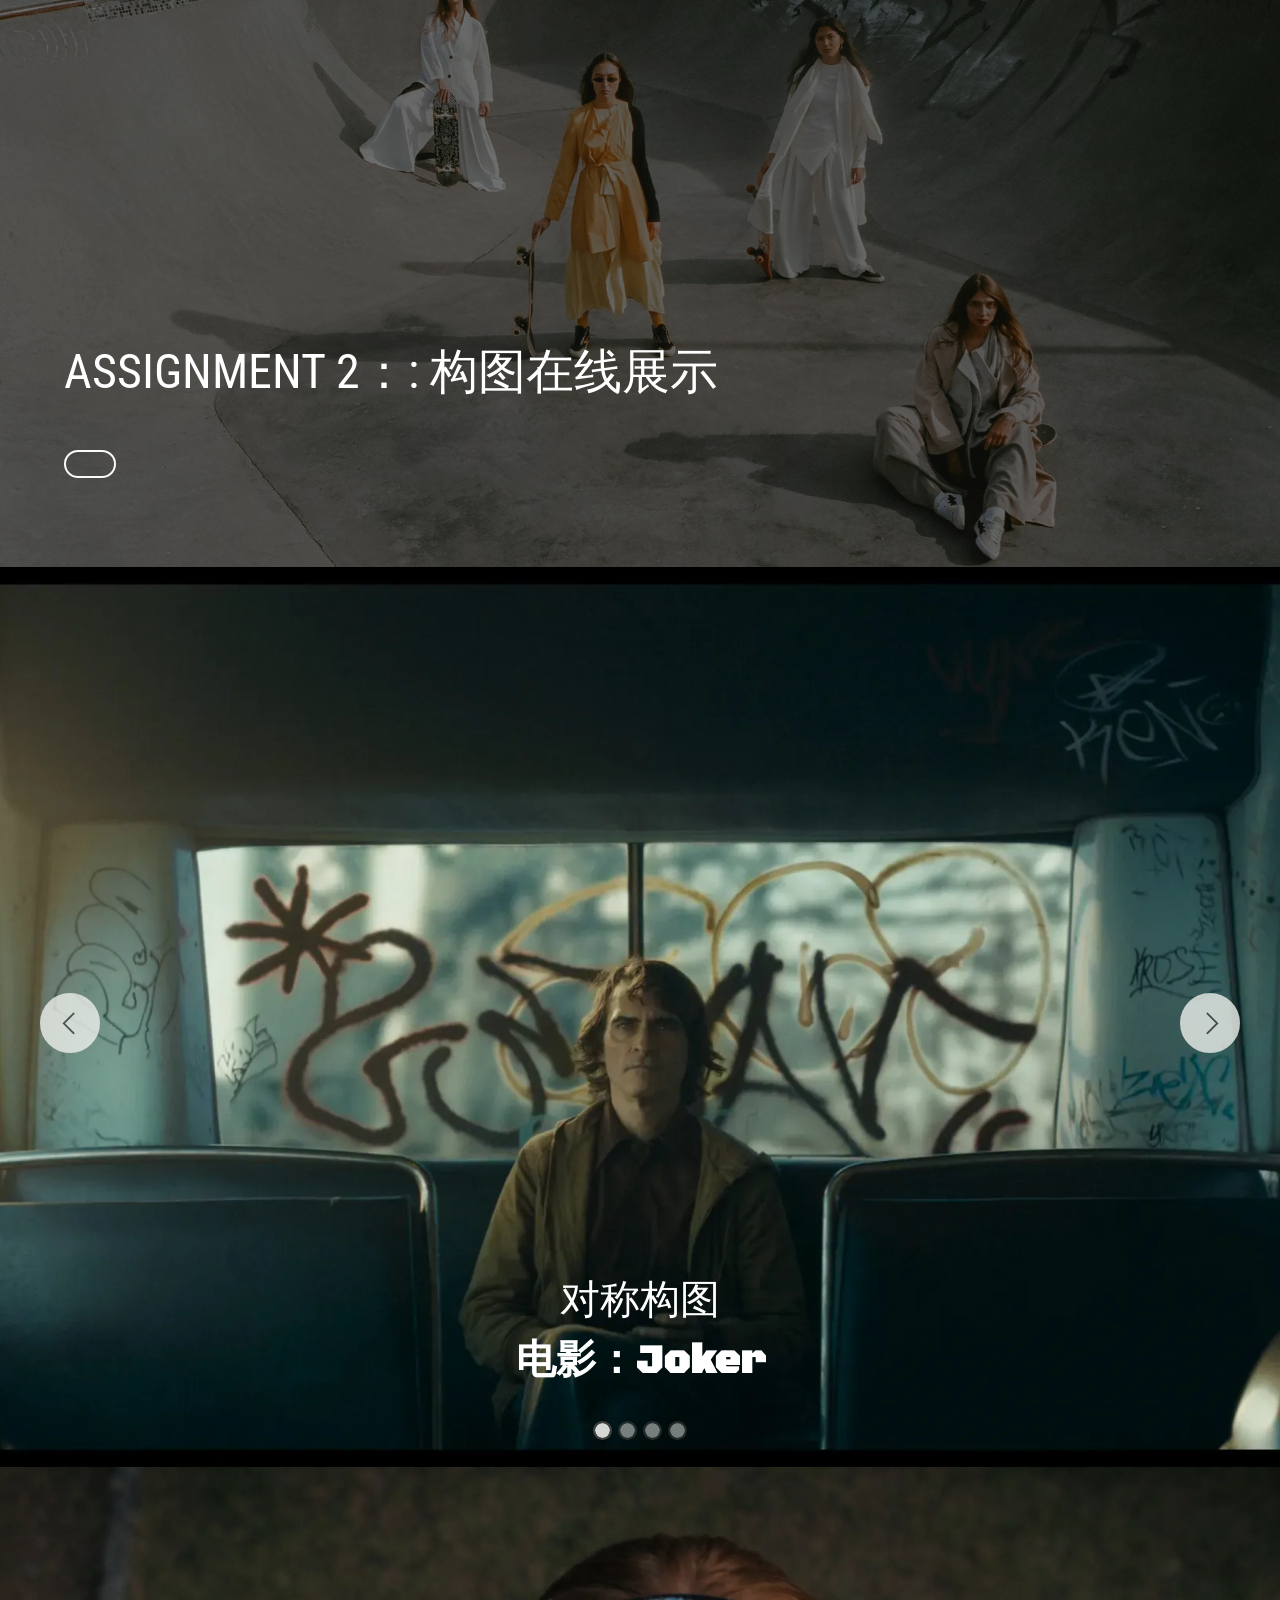
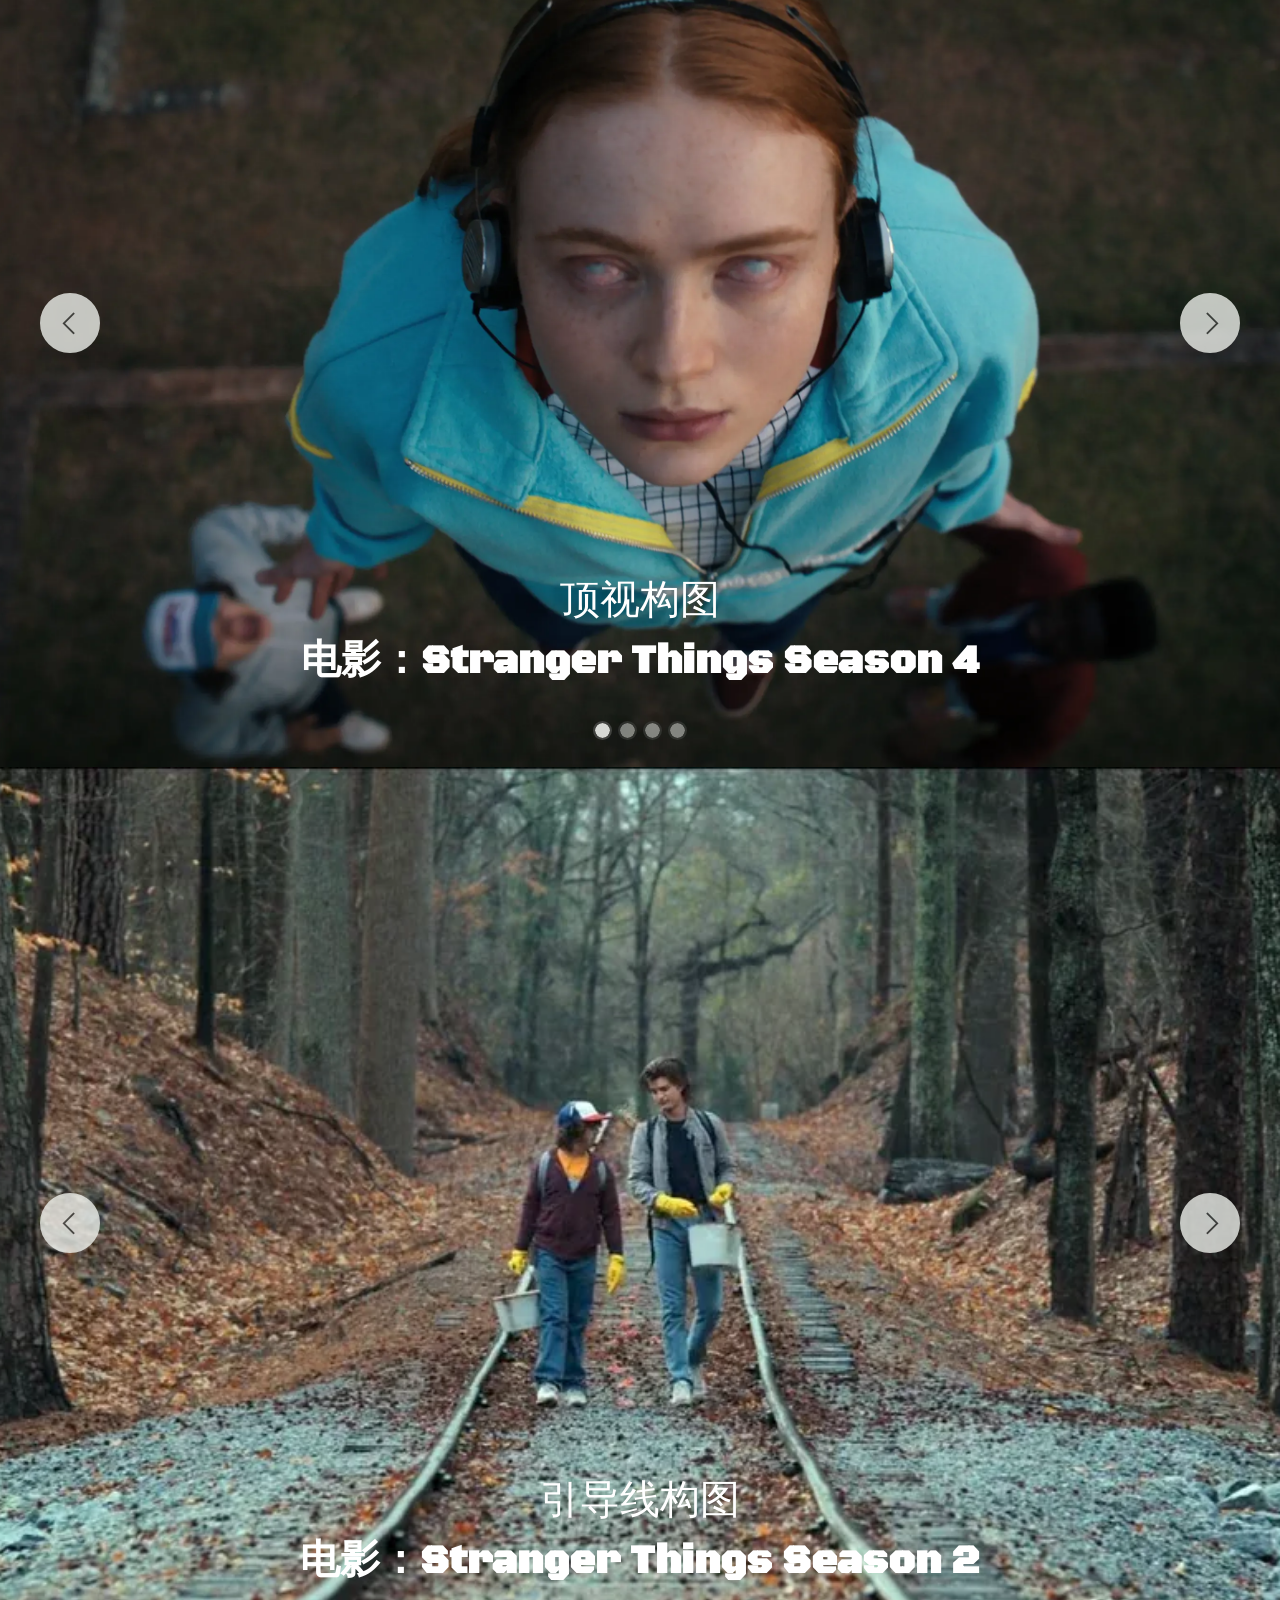
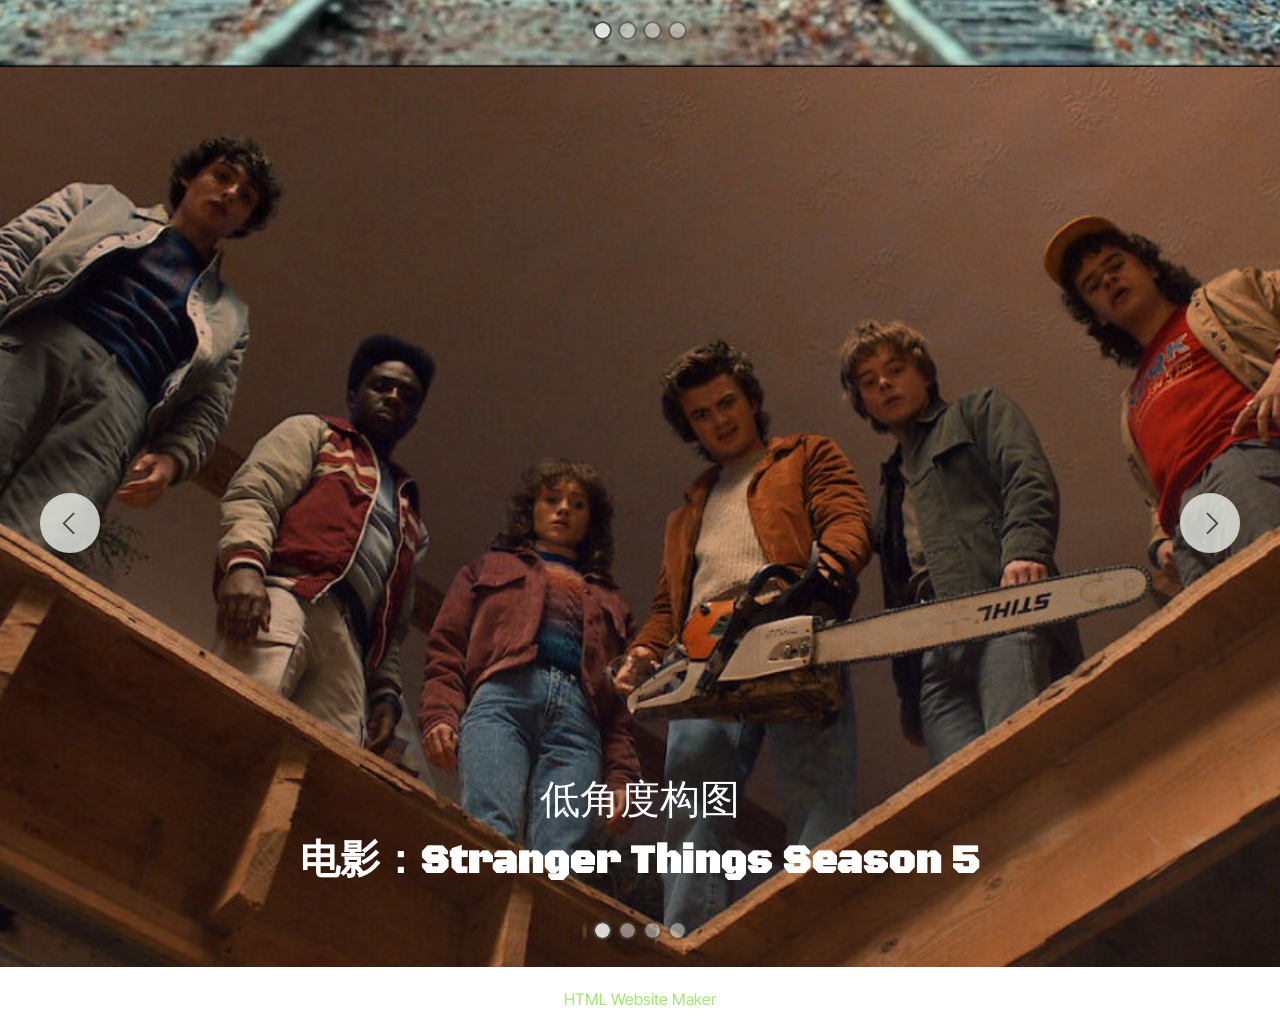
==== commit 0da8d8e1: "create github pages" ====
--- a/page1.html
+++ b/page1.html
@@ -23,7 +23,7 @@
   <noscript><link rel="stylesheet" href="https://fonts.googleapis.com/css?family=Roboto+Condensed:100,200,300,400,500,600,700,800,900,100i,200i,300i,400i,500i,600i,700i,800i,900i&display=swap"></noscript>
   <link rel="preload" href="https://fonts.googleapis.com/css?family=Oswald:200,300,400,500,600,700&display=swap" as="style" onload="this.onload=null;this.rel='stylesheet'">
   <noscript><link rel="stylesheet" href="https://fonts.googleapis.com/css?family=Oswald:200,300,400,500,600,700&display=swap"></noscript>
-  <link rel="preload" as="style" href="assets/mobirise/css/mbr-additional.css?v=OKbrMM"><link rel="stylesheet" href="assets/mobirise/css/mbr-additional.css?v=OKbrMM" type="text/css">
+  <link rel="preload" as="style" href="assets/mobirise/css/mbr-additional.css?v=A7sVuP"><link rel="stylesheet" href="assets/mobirise/css/mbr-additional.css?v=A7sVuP" type="text/css">
 
   
   
@@ -49,10 +49,10 @@
 
 <section data-bs-version="5.1" class="slider3 cid-vxqyWCdVq3 mbr-fullscreen" id="slider03-l">
     
-    <div class="carousel slide" id="vxNu2YJVsh" data-interval="5000" data-bs-interval="5000">
+    <div class="carousel slide" id="vxNxj11psV" data-interval="5000" data-bs-interval="5000">
         <ol class="carousel-indicators">
-            <li data-slide-to="0" data-bs-slide-to="0" class="active" data-target="#vxNu2YJVsh" data-bs-target="#vxNu2YJVsh"></li>
-            <li data-slide-to="1" data-bs-slide-to="1" data-target="#vxNu2YJVsh" data-bs-target="#vxNu2YJVsh"></li><li data-slide-to="2" data-bs-slide-to="2" data-target="#vxNu2YJVsh" data-bs-target="#vxNu2YJVsh"></li><li data-slide-to="3" data-bs-slide-to="3" data-target="#vxNu2YJVsh" data-bs-target="#vxNu2YJVsh"></li>
+            <li data-slide-to="0" data-bs-slide-to="0" class="active" data-target="#vxNxj11psV" data-bs-target="#vxNxj11psV"></li>
+            <li data-slide-to="1" data-bs-slide-to="1" data-target="#vxNxj11psV" data-bs-target="#vxNxj11psV"></li><li data-slide-to="2" data-bs-slide-to="2" data-target="#vxNxj11psV" data-bs-target="#vxNxj11psV"></li><li data-slide-to="3" data-bs-slide-to="3" data-target="#vxNxj11psV" data-bs-target="#vxNxj11psV"></li>
             
         </ol>
         <div class="carousel-inner">
@@ -89,7 +89,7 @@
                 </div>
             </div><div class="carousel-item slider-image item">
                 <div class="item-wrapper">
-                    <img class="d-block w-100" src="assets/images/maxresdefault-800x450.jpeg" alt="Mobirise Website Builder" data-slide-to="3" data-bs-slide-to="3">
+                    <img class="d-block w-100" src="assets/images/whatsapp20image202026-10-1220at2010.19.47-797x334.jpg" alt="Mobirise Website Builder" data-slide-to="3" data-bs-slide-to="3">
                     
                     <div class="carousel-caption">
                         <h5 class="mbr-section-subtitle mbr-fonts-style mb-3 new-font"><strong>对称构图</strong><br><strong>电影：Ant-Man and the Wasp</strong></h5>
@@ -100,11 +100,11 @@
             </div>
             
         </div>
-        <a class="carousel-control carousel-control-prev" role="button" data-slide="prev" data-bs-slide="prev" href="#vxNu2YJVsh">
+        <a class="carousel-control carousel-control-prev" role="button" data-slide="prev" data-bs-slide="prev" href="#vxNxj11psV">
             <span class="mobi-mbri mobi-mbri-arrow-prev" aria-hidden="true"></span>
             <span class="sr-only visually-hidden">Previous</span>
         </a>
-        <a class="carousel-control carousel-control-next" role="button" data-slide="next" data-bs-slide="next" href="#vxNu2YJVsh">
+        <a class="carousel-control carousel-control-next" role="button" data-slide="next" data-bs-slide="next" href="#vxNxj11psV">
             <span class="mobi-mbri mobi-mbri-arrow-next" aria-hidden="true"></span>
             <span class="sr-only visually-hidden">Next</span>
         </a>
@@ -113,10 +113,10 @@
 
 <section data-bs-version="5.1" class="slider3 cid-vxqP9NjR1T mbr-fullscreen" id="slider03-n">
     
-    <div class="carousel slide" id="vxNu2Z6TF7" data-interval="5000" data-bs-interval="5000">
+    <div class="carousel slide" id="vxNxj19li7" data-interval="5000" data-bs-interval="5000">
         <ol class="carousel-indicators">
-            <li data-slide-to="0" data-bs-slide-to="0" class="active" data-target="#vxNu2Z6TF7" data-bs-target="#vxNu2Z6TF7"></li>
-            <li data-slide-to="1" data-bs-slide-to="1" data-target="#vxNu2Z6TF7" data-bs-target="#vxNu2Z6TF7"></li><li data-slide-to="2" data-bs-slide-to="2" data-target="#vxNu2Z6TF7" data-bs-target="#vxNu2Z6TF7"></li><li data-slide-to="3" data-bs-slide-to="3" data-target="#vxNu2Z6TF7" data-bs-target="#vxNu2Z6TF7"></li>
+            <li data-slide-to="0" data-bs-slide-to="0" class="active" data-target="#vxNxj19li7" data-bs-target="#vxNxj19li7"></li>
+            <li data-slide-to="1" data-bs-slide-to="1" data-target="#vxNxj19li7" data-bs-target="#vxNxj19li7"></li><li data-slide-to="2" data-bs-slide-to="2" data-target="#vxNxj19li7" data-bs-target="#vxNxj19li7"></li><li data-slide-to="3" data-bs-slide-to="3" data-target="#vxNxj19li7" data-bs-target="#vxNxj19li7"></li>
             
         </ol>
         <div class="carousel-inner">
@@ -153,7 +153,7 @@
                 </div>
             </div><div class="carousel-item slider-image item">
                 <div class="item-wrapper">
-                    <img class="d-block w-100" src="assets/images/mrk02251036-r-lo-a-l.webp" alt="Mobirise Website Builder" data-slide-to="3" data-bs-slide-to="3">
+                    <img class="d-block w-100" src="assets/images/whatsapp20image202026-10-1220at2010.19.46-648x365.jpg" alt="Mobirise Website Builder" data-slide-to="3" data-bs-slide-to="3">
                     
                     <div class="carousel-caption">
                         <h5 class="mbr-section-subtitle mbr-fonts-style mb-3 new-font"><strong>顶视构图</strong><br><strong>电影： The Avengers</strong></h5>
@@ -164,11 +164,11 @@
             </div>
             
         </div>
-        <a class="carousel-control carousel-control-prev" role="button" data-slide="prev" data-bs-slide="prev" href="#vxNu2Z6TF7">
+        <a class="carousel-control carousel-control-prev" role="button" data-slide="prev" data-bs-slide="prev" href="#vxNxj19li7">
             <span class="mobi-mbri mobi-mbri-arrow-prev" aria-hidden="true"></span>
             <span class="sr-only visually-hidden">Previous</span>
         </a>
-        <a class="carousel-control carousel-control-next" role="button" data-slide="next" data-bs-slide="next" href="#vxNu2Z6TF7">
+        <a class="carousel-control carousel-control-next" role="button" data-slide="next" data-bs-slide="next" href="#vxNxj19li7">
             <span class="mobi-mbri mobi-mbri-arrow-next" aria-hidden="true"></span>
             <span class="sr-only visually-hidden">Next</span>
         </a>
@@ -177,9 +177,9 @@
 
 <section data-bs-version="5.1" class="slider3 cid-vxqRLiLAPx mbr-fullscreen" id="slider03-o">
     
-    <div class="carousel slide" id="vxNu2ZpAiG" data-interval="5000" data-bs-interval="5000">
+    <div class="carousel slide" id="vxNxj1glWg" data-interval="5000" data-bs-interval="5000">
         <ol class="carousel-indicators">
-            <li data-slide-to="0" data-bs-slide-to="0" class="active" data-target="#vxNu2ZpAiG" data-bs-target="#vxNu2ZpAiG"></li><li data-slide-to="1" data-bs-slide-to="1" class="" data-target="#vxNu2ZpAiG" data-bs-target="#vxNu2ZpAiG"></li><li data-slide-to="2" data-bs-slide-to="2" class="" data-target="#vxNu2ZpAiG" data-bs-target="#vxNu2ZpAiG"></li><li data-slide-to="3" data-bs-slide-to="3" class="" data-target="#vxNu2ZpAiG" data-bs-target="#vxNu2ZpAiG"></li>
+            <li data-slide-to="0" data-bs-slide-to="0" class="active" data-target="#vxNxj1glWg" data-bs-target="#vxNxj1glWg"></li><li data-slide-to="1" data-bs-slide-to="1" class="" data-target="#vxNxj1glWg" data-bs-target="#vxNxj1glWg"></li><li data-slide-to="2" data-bs-slide-to="2" class="" data-target="#vxNxj1glWg" data-bs-target="#vxNxj1glWg"></li><li data-slide-to="3" data-bs-slide-to="3" class="" data-target="#vxNxj1glWg" data-bs-target="#vxNxj1glWg"></li>
             
             
         </ol>
@@ -196,7 +196,7 @@
                 </div>
             </div><div class="carousel-item slider-image item">
                 <div class="item-wrapper">
-                    <img class="d-block w-100" src="assets/images/unstoppable-29-1080x451.jpg" alt="Mobirise Website Builder" data-slide-to="1" data-bs-slide-to="1">
+                    <img class="d-block w-100" src="assets/images/unstoppable-29-800x334.jpg" alt="Mobirise Website Builder" data-slide-to="1" data-bs-slide-to="1">
                     
                     <div class="carousel-caption">
                         <h5 class="mbr-section-subtitle mbr-fonts-style mb-3 new-font">引导线构图<br><strong>电影：Unstoppable</strong></h5>
@@ -228,11 +228,11 @@
             
             
         </div>
-        <a class="carousel-control carousel-control-prev" role="button" data-slide="prev" data-bs-slide="prev" href="#vxNu2ZpAiG">
+        <a class="carousel-control carousel-control-prev" role="button" data-slide="prev" data-bs-slide="prev" href="#vxNxj1glWg">
             <span class="mobi-mbri mobi-mbri-arrow-prev" aria-hidden="true"></span>
             <span class="sr-only visually-hidden">Previous</span>
         </a>
-        <a class="carousel-control carousel-control-next" role="button" data-slide="next" data-bs-slide="next" href="#vxNu2ZpAiG">
+        <a class="carousel-control carousel-control-next" role="button" data-slide="next" data-bs-slide="next" href="#vxNxj1glWg">
             <span class="mobi-mbri mobi-mbri-arrow-next" aria-hidden="true"></span>
             <span class="sr-only visually-hidden">Next</span>
         </a>
@@ -241,10 +241,10 @@
 
 <section data-bs-version="5.1" class="slider3 cid-vxqXLKSDKi mbr-fullscreen" id="slider03-p">
     
-    <div class="carousel slide" id="vxNu2ZDdvr" data-interval="5000" data-bs-interval="5000">
+    <div class="carousel slide" id="vxNxj1r5gV" data-interval="5000" data-bs-interval="5000">
         <ol class="carousel-indicators">
-            <li data-slide-to="0" data-bs-slide-to="0" class="active" data-target="#vxNu2ZDdvr" data-bs-target="#vxNu2ZDdvr"></li>
-            <li data-slide-to="1" data-bs-slide-to="1" data-target="#vxNu2ZDdvr" data-bs-target="#vxNu2ZDdvr"></li><li data-slide-to="2" data-bs-slide-to="2" data-target="#vxNu2ZDdvr" data-bs-target="#vxNu2ZDdvr"></li><li data-slide-to="3" data-bs-slide-to="3" data-target="#vxNu2ZDdvr" data-bs-target="#vxNu2ZDdvr"></li>
+            <li data-slide-to="0" data-bs-slide-to="0" class="active" data-target="#vxNxj1r5gV" data-bs-target="#vxNxj1r5gV"></li>
+            <li data-slide-to="1" data-bs-slide-to="1" data-target="#vxNxj1r5gV" data-bs-target="#vxNxj1r5gV"></li><li data-slide-to="2" data-bs-slide-to="2" data-target="#vxNxj1r5gV" data-bs-target="#vxNxj1r5gV"></li><li data-slide-to="3" data-bs-slide-to="3" data-target="#vxNxj1r5gV" data-bs-target="#vxNxj1r5gV"></li>
             
         </ol>
         <div class="carousel-inner">
@@ -292,16 +292,16 @@
             </div>
             
         </div>
-        <a class="carousel-control carousel-control-prev" role="button" data-slide="prev" data-bs-slide="prev" href="#vxNu2ZDdvr">
+        <a class="carousel-control carousel-control-prev" role="button" data-slide="prev" data-bs-slide="prev" href="#vxNxj1r5gV">
             <span class="mobi-mbri mobi-mbri-arrow-prev" aria-hidden="true"></span>
             <span class="sr-only visually-hidden">Previous</span>
         </a>
-        <a class="carousel-control carousel-control-next" role="button" data-slide="next" data-bs-slide="next" href="#vxNu2ZDdvr">
+        <a class="carousel-control carousel-control-next" role="button" data-slide="next" data-bs-slide="next" href="#vxNxj1r5gV">
             <span class="mobi-mbri mobi-mbri-arrow-next" aria-hidden="true"></span>
             <span class="sr-only visually-hidden">Next</span>
         </a>
     </div>
-</section><section class="display-7" style="padding: 0;align-items: center;justify-content: center;flex-wrap: wrap;    align-content: center;display: flex;position: relative;height: 4rem;"><a href="https://mobiri.se/5185875" style="flex: 1 1;height: 4rem;position: absolute;width: 100%;z-index: 1;"><img alt="" style="height: 4rem;" src="[data-uri]"></a><p style="margin: 0;text-align: center;" class="display-7">&#8204;</p><a style="z-index:1" href="https://mobirise.com"> Website Building Software</a></section><script src="assets/bootstrap/js/bootstrap.bundle.min.js"></script>  <script src="assets/parallax/jarallax.js"></script>  <script src="assets/smoothscroll/smooth-scroll.js"></script>  <script src="assets/ytplayer/index.js"></script>  <script src="assets/theme/js/script.js"></script>  
+</section><section class="display-7" style="padding: 0;align-items: center;justify-content: center;flex-wrap: wrap;    align-content: center;display: flex;position: relative;height: 4rem;"><a href="https://mobiri.se/5185875" style="flex: 1 1;height: 4rem;position: absolute;width: 100%;z-index: 1;"><img alt="" style="height: 4rem;" src="[data-uri]"></a><p style="margin: 0;text-align: center;" class="display-7">&#8204;</p><a style="z-index:1" href="https://mobirise.com/html-builder.html">HTML Website Maker</a></section><script src="assets/bootstrap/js/bootstrap.bundle.min.js"></script>  <script src="assets/parallax/jarallax.js"></script>  <script src="assets/smoothscroll/smooth-scroll.js"></script>  <script src="assets/ytplayer/index.js"></script>  <script src="assets/theme/js/script.js"></script>  
   
   
 </body>
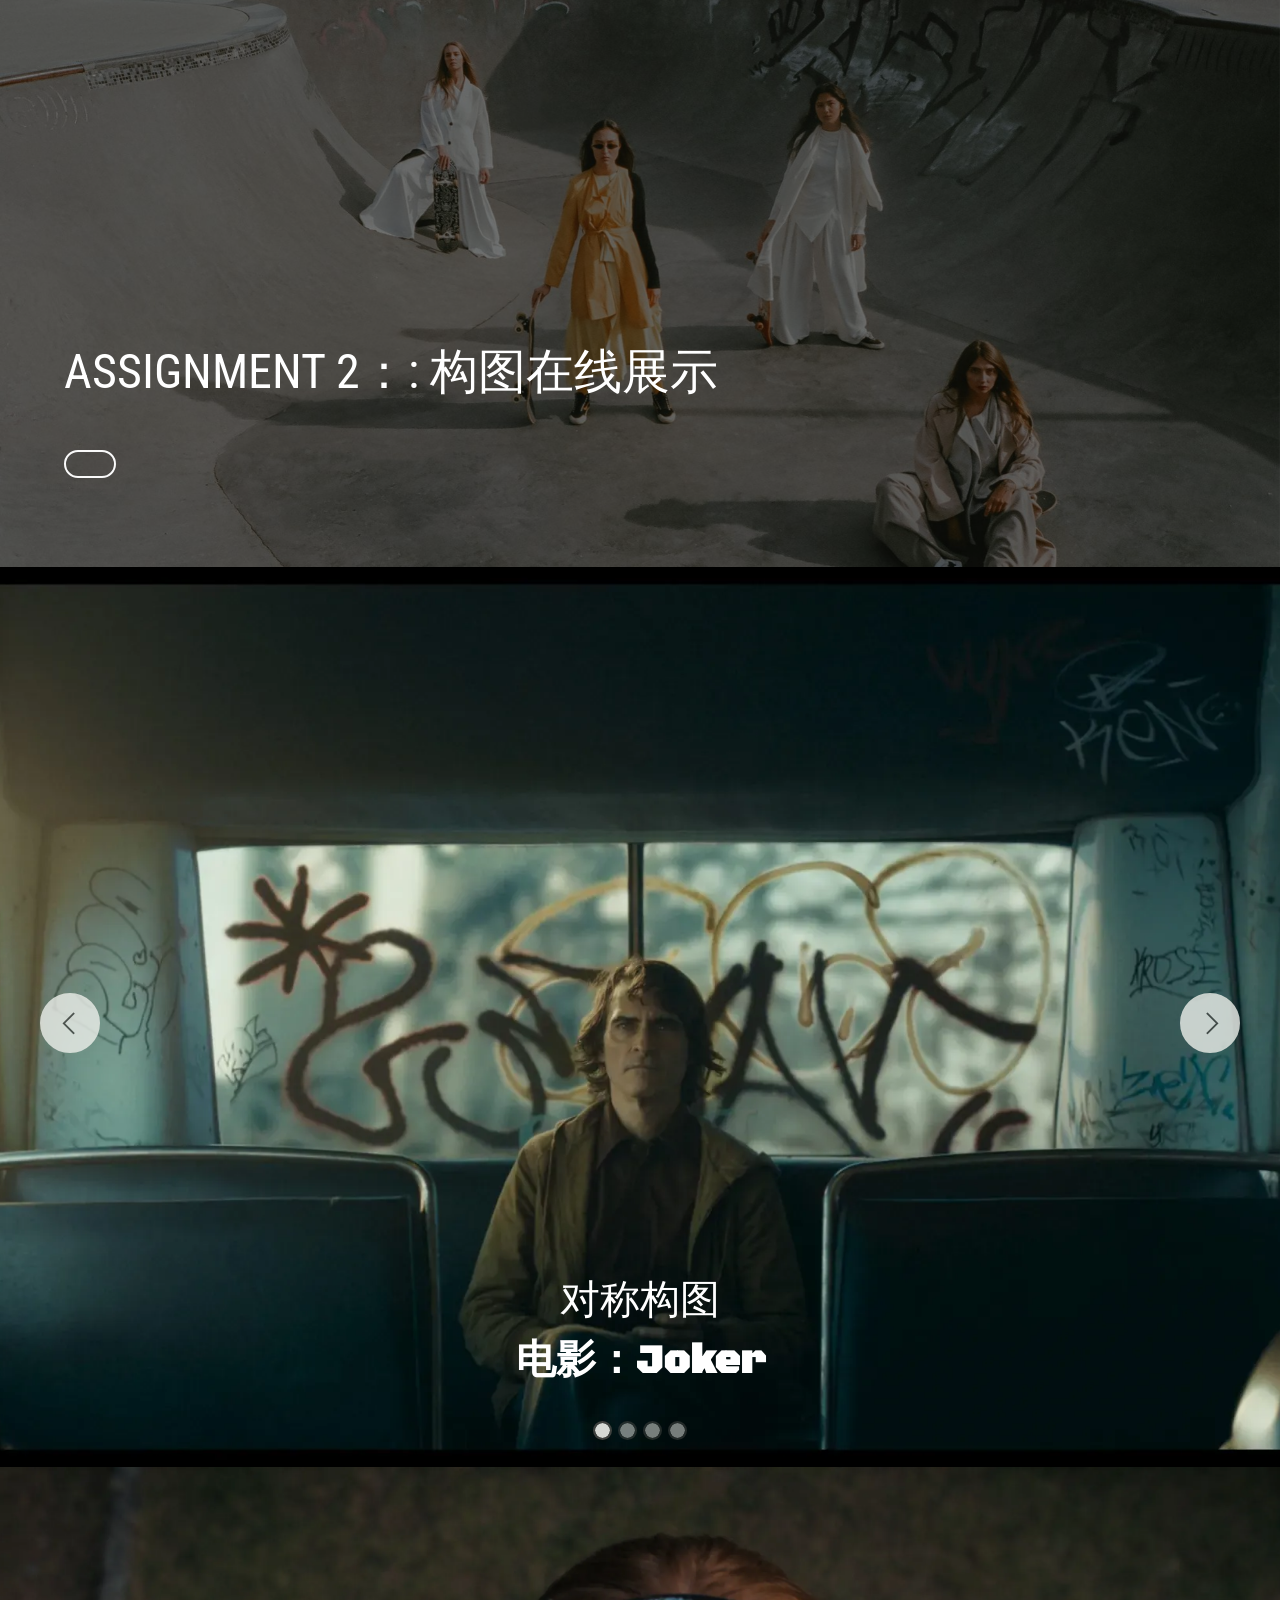
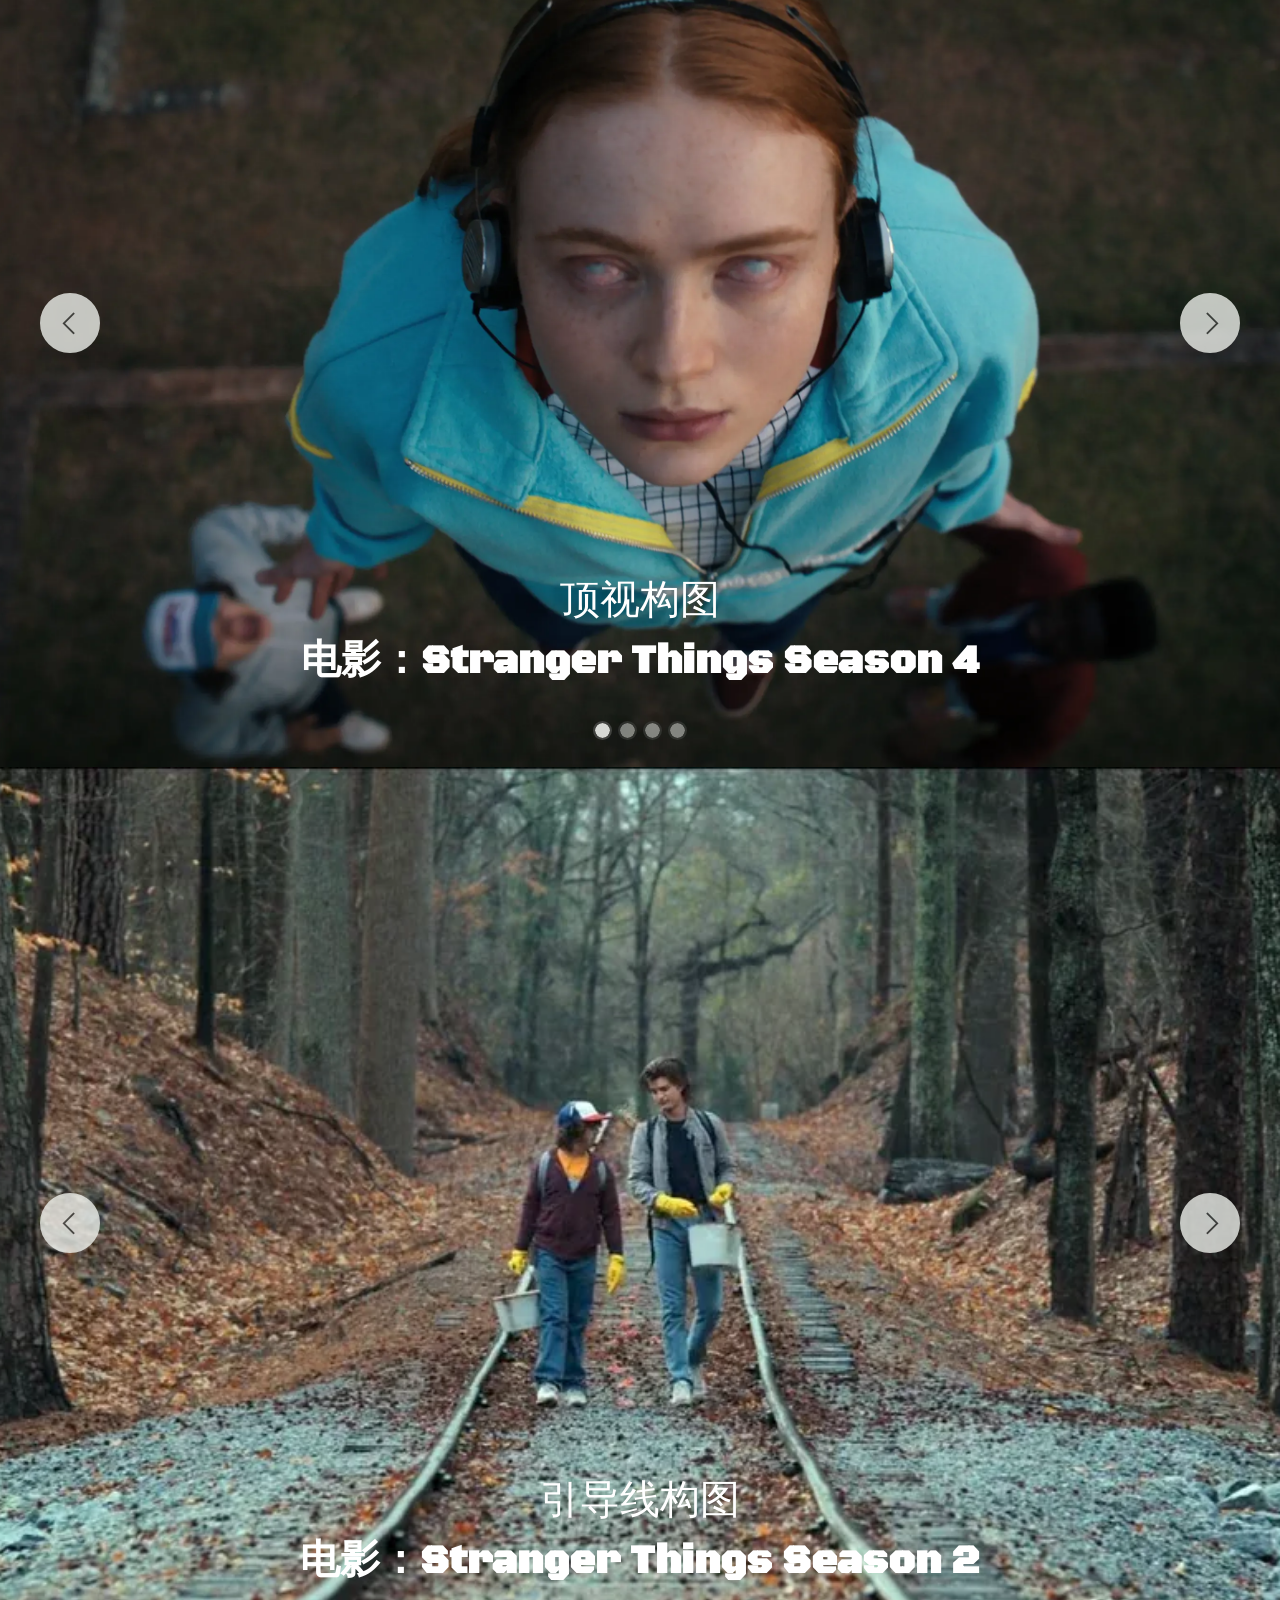
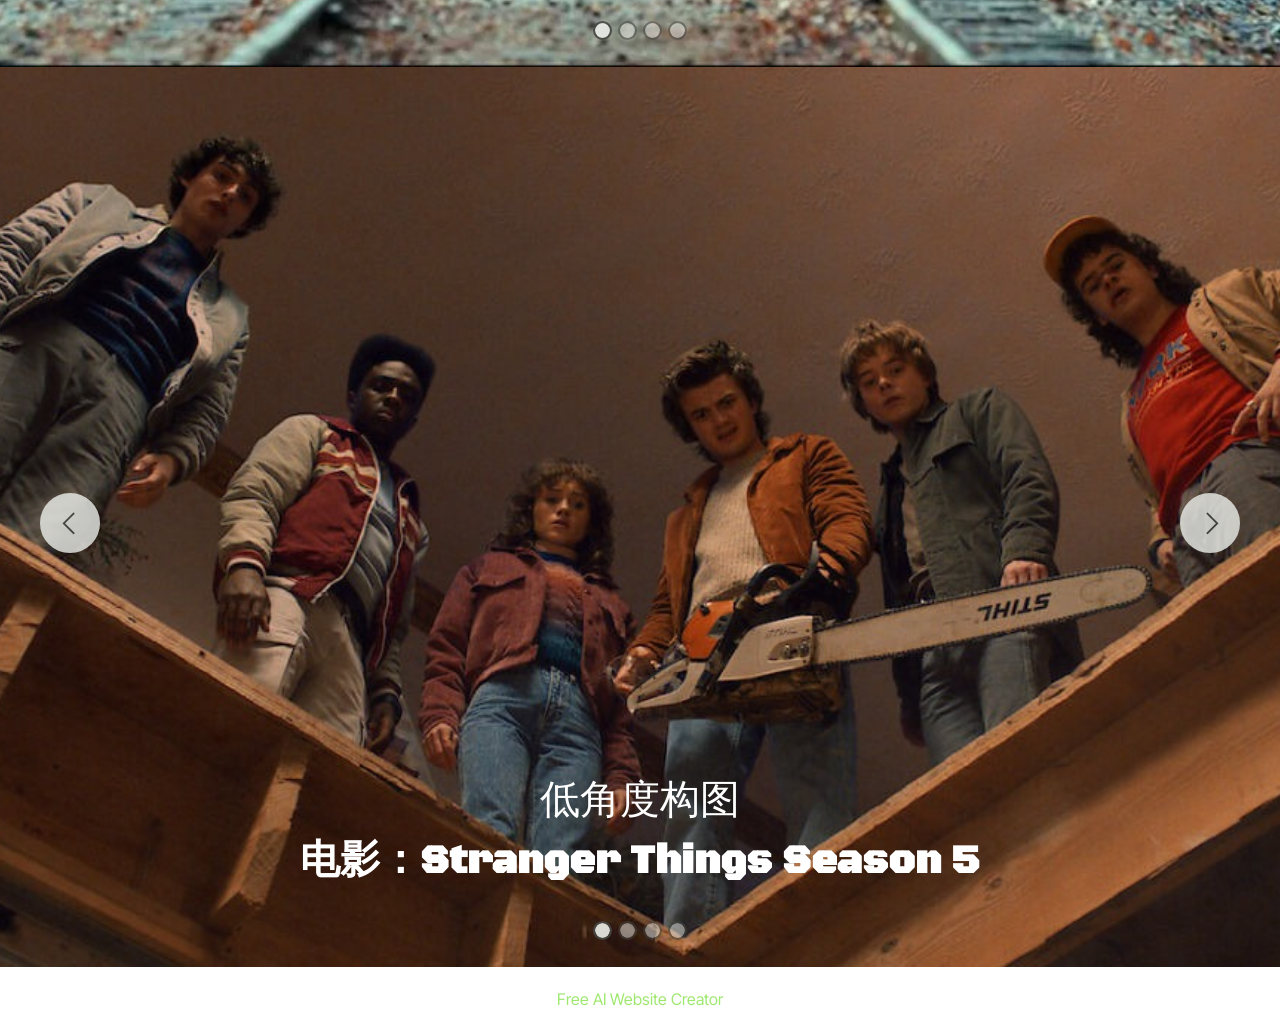
==== commit fa0e5e3c: "create github pages" ====
--- a/page1.html
+++ b/page1.html
@@ -23,7 +23,7 @@
   <noscript><link rel="stylesheet" href="https://fonts.googleapis.com/css?family=Roboto+Condensed:100,200,300,400,500,600,700,800,900,100i,200i,300i,400i,500i,600i,700i,800i,900i&display=swap"></noscript>
   <link rel="preload" href="https://fonts.googleapis.com/css?family=Oswald:200,300,400,500,600,700&display=swap" as="style" onload="this.onload=null;this.rel='stylesheet'">
   <noscript><link rel="stylesheet" href="https://fonts.googleapis.com/css?family=Oswald:200,300,400,500,600,700&display=swap"></noscript>
-  <link rel="preload" as="style" href="assets/mobirise/css/mbr-additional.css?v=A7sVuP"><link rel="stylesheet" href="assets/mobirise/css/mbr-additional.css?v=A7sVuP" type="text/css">
+  <link rel="preload" as="style" href="assets/mobirise/css/mbr-additional.css?v=gQmWaj"><link rel="stylesheet" href="assets/mobirise/css/mbr-additional.css?v=gQmWaj" type="text/css">
 
   
   
@@ -49,10 +49,10 @@
 
 <section data-bs-version="5.1" class="slider3 cid-vxqyWCdVq3 mbr-fullscreen" id="slider03-l">
     
-    <div class="carousel slide" id="vxNxj11psV" data-interval="5000" data-bs-interval="5000">
+    <div class="carousel slide" id="vxNEUKrzYy" data-interval="5000" data-bs-interval="5000">
         <ol class="carousel-indicators">
-            <li data-slide-to="0" data-bs-slide-to="0" class="active" data-target="#vxNxj11psV" data-bs-target="#vxNxj11psV"></li>
-            <li data-slide-to="1" data-bs-slide-to="1" data-target="#vxNxj11psV" data-bs-target="#vxNxj11psV"></li><li data-slide-to="2" data-bs-slide-to="2" data-target="#vxNxj11psV" data-bs-target="#vxNxj11psV"></li><li data-slide-to="3" data-bs-slide-to="3" data-target="#vxNxj11psV" data-bs-target="#vxNxj11psV"></li>
+            <li data-slide-to="0" data-bs-slide-to="0" class="active" data-target="#vxNEUKrzYy" data-bs-target="#vxNEUKrzYy"></li>
+            <li data-slide-to="1" data-bs-slide-to="1" data-target="#vxNEUKrzYy" data-bs-target="#vxNEUKrzYy"></li><li data-slide-to="2" data-bs-slide-to="2" data-target="#vxNEUKrzYy" data-bs-target="#vxNEUKrzYy"></li><li data-slide-to="3" data-bs-slide-to="3" data-target="#vxNEUKrzYy" data-bs-target="#vxNEUKrzYy"></li>
             
         </ol>
         <div class="carousel-inner">
@@ -100,11 +100,11 @@
             </div>
             
         </div>
-        <a class="carousel-control carousel-control-prev" role="button" data-slide="prev" data-bs-slide="prev" href="#vxNxj11psV">
+        <a class="carousel-control carousel-control-prev" role="button" data-slide="prev" data-bs-slide="prev" href="#vxNEUKrzYy">
             <span class="mobi-mbri mobi-mbri-arrow-prev" aria-hidden="true"></span>
             <span class="sr-only visually-hidden">Previous</span>
         </a>
-        <a class="carousel-control carousel-control-next" role="button" data-slide="next" data-bs-slide="next" href="#vxNxj11psV">
+        <a class="carousel-control carousel-control-next" role="button" data-slide="next" data-bs-slide="next" href="#vxNEUKrzYy">
             <span class="mobi-mbri mobi-mbri-arrow-next" aria-hidden="true"></span>
             <span class="sr-only visually-hidden">Next</span>
         </a>
@@ -113,10 +113,10 @@
 
 <section data-bs-version="5.1" class="slider3 cid-vxqP9NjR1T mbr-fullscreen" id="slider03-n">
     
-    <div class="carousel slide" id="vxNxj19li7" data-interval="5000" data-bs-interval="5000">
+    <div class="carousel slide" id="vxNEUKzjSb" data-interval="5000" data-bs-interval="5000">
         <ol class="carousel-indicators">
-            <li data-slide-to="0" data-bs-slide-to="0" class="active" data-target="#vxNxj19li7" data-bs-target="#vxNxj19li7"></li>
-            <li data-slide-to="1" data-bs-slide-to="1" data-target="#vxNxj19li7" data-bs-target="#vxNxj19li7"></li><li data-slide-to="2" data-bs-slide-to="2" data-target="#vxNxj19li7" data-bs-target="#vxNxj19li7"></li><li data-slide-to="3" data-bs-slide-to="3" data-target="#vxNxj19li7" data-bs-target="#vxNxj19li7"></li>
+            <li data-slide-to="0" data-bs-slide-to="0" class="active" data-target="#vxNEUKzjSb" data-bs-target="#vxNEUKzjSb"></li>
+            <li data-slide-to="1" data-bs-slide-to="1" data-target="#vxNEUKzjSb" data-bs-target="#vxNEUKzjSb"></li><li data-slide-to="2" data-bs-slide-to="2" data-target="#vxNEUKzjSb" data-bs-target="#vxNEUKzjSb"></li><li data-slide-to="3" data-bs-slide-to="3" data-target="#vxNEUKzjSb" data-bs-target="#vxNEUKzjSb"></li>
             
         </ol>
         <div class="carousel-inner">
@@ -164,11 +164,11 @@
             </div>
             
         </div>
-        <a class="carousel-control carousel-control-prev" role="button" data-slide="prev" data-bs-slide="prev" href="#vxNxj19li7">
+        <a class="carousel-control carousel-control-prev" role="button" data-slide="prev" data-bs-slide="prev" href="#vxNEUKzjSb">
             <span class="mobi-mbri mobi-mbri-arrow-prev" aria-hidden="true"></span>
             <span class="sr-only visually-hidden">Previous</span>
         </a>
-        <a class="carousel-control carousel-control-next" role="button" data-slide="next" data-bs-slide="next" href="#vxNxj19li7">
+        <a class="carousel-control carousel-control-next" role="button" data-slide="next" data-bs-slide="next" href="#vxNEUKzjSb">
             <span class="mobi-mbri mobi-mbri-arrow-next" aria-hidden="true"></span>
             <span class="sr-only visually-hidden">Next</span>
         </a>
@@ -177,9 +177,9 @@
 
 <section data-bs-version="5.1" class="slider3 cid-vxqRLiLAPx mbr-fullscreen" id="slider03-o">
     
-    <div class="carousel slide" id="vxNxj1glWg" data-interval="5000" data-bs-interval="5000">
+    <div class="carousel slide" id="vxNEUKHGeG" data-interval="5000" data-bs-interval="5000">
         <ol class="carousel-indicators">
-            <li data-slide-to="0" data-bs-slide-to="0" class="active" data-target="#vxNxj1glWg" data-bs-target="#vxNxj1glWg"></li><li data-slide-to="1" data-bs-slide-to="1" class="" data-target="#vxNxj1glWg" data-bs-target="#vxNxj1glWg"></li><li data-slide-to="2" data-bs-slide-to="2" class="" data-target="#vxNxj1glWg" data-bs-target="#vxNxj1glWg"></li><li data-slide-to="3" data-bs-slide-to="3" class="" data-target="#vxNxj1glWg" data-bs-target="#vxNxj1glWg"></li>
+            <li data-slide-to="0" data-bs-slide-to="0" class="active" data-target="#vxNEUKHGeG" data-bs-target="#vxNEUKHGeG"></li><li data-slide-to="1" data-bs-slide-to="1" class="" data-target="#vxNEUKHGeG" data-bs-target="#vxNEUKHGeG"></li><li data-slide-to="2" data-bs-slide-to="2" class="" data-target="#vxNEUKHGeG" data-bs-target="#vxNEUKHGeG"></li><li data-slide-to="3" data-bs-slide-to="3" class="" data-target="#vxNEUKHGeG" data-bs-target="#vxNEUKHGeG"></li>
             
             
         </ol>
@@ -228,11 +228,11 @@
             
             
         </div>
-        <a class="carousel-control carousel-control-prev" role="button" data-slide="prev" data-bs-slide="prev" href="#vxNxj1glWg">
+        <a class="carousel-control carousel-control-prev" role="button" data-slide="prev" data-bs-slide="prev" href="#vxNEUKHGeG">
             <span class="mobi-mbri mobi-mbri-arrow-prev" aria-hidden="true"></span>
             <span class="sr-only visually-hidden">Previous</span>
         </a>
-        <a class="carousel-control carousel-control-next" role="button" data-slide="next" data-bs-slide="next" href="#vxNxj1glWg">
+        <a class="carousel-control carousel-control-next" role="button" data-slide="next" data-bs-slide="next" href="#vxNEUKHGeG">
             <span class="mobi-mbri mobi-mbri-arrow-next" aria-hidden="true"></span>
             <span class="sr-only visually-hidden">Next</span>
         </a>
@@ -241,10 +241,10 @@
 
 <section data-bs-version="5.1" class="slider3 cid-vxqXLKSDKi mbr-fullscreen" id="slider03-p">
     
-    <div class="carousel slide" id="vxNxj1r5gV" data-interval="5000" data-bs-interval="5000">
+    <div class="carousel slide" id="vxNEUKP4NW" data-interval="5000" data-bs-interval="5000">
         <ol class="carousel-indicators">
-            <li data-slide-to="0" data-bs-slide-to="0" class="active" data-target="#vxNxj1r5gV" data-bs-target="#vxNxj1r5gV"></li>
-            <li data-slide-to="1" data-bs-slide-to="1" data-target="#vxNxj1r5gV" data-bs-target="#vxNxj1r5gV"></li><li data-slide-to="2" data-bs-slide-to="2" data-target="#vxNxj1r5gV" data-bs-target="#vxNxj1r5gV"></li><li data-slide-to="3" data-bs-slide-to="3" data-target="#vxNxj1r5gV" data-bs-target="#vxNxj1r5gV"></li>
+            <li data-slide-to="0" data-bs-slide-to="0" class="active" data-target="#vxNEUKP4NW" data-bs-target="#vxNEUKP4NW"></li>
+            <li data-slide-to="1" data-bs-slide-to="1" data-target="#vxNEUKP4NW" data-bs-target="#vxNEUKP4NW"></li><li data-slide-to="2" data-bs-slide-to="2" data-target="#vxNEUKP4NW" data-bs-target="#vxNEUKP4NW"></li><li data-slide-to="3" data-bs-slide-to="3" data-target="#vxNEUKP4NW" data-bs-target="#vxNEUKP4NW"></li>
             
         </ol>
         <div class="carousel-inner">
@@ -292,16 +292,16 @@
             </div>
             
         </div>
-        <a class="carousel-control carousel-control-prev" role="button" data-slide="prev" data-bs-slide="prev" href="#vxNxj1r5gV">
+        <a class="carousel-control carousel-control-prev" role="button" data-slide="prev" data-bs-slide="prev" href="#vxNEUKP4NW">
             <span class="mobi-mbri mobi-mbri-arrow-prev" aria-hidden="true"></span>
             <span class="sr-only visually-hidden">Previous</span>
         </a>
-        <a class="carousel-control carousel-control-next" role="button" data-slide="next" data-bs-slide="next" href="#vxNxj1r5gV">
+        <a class="carousel-control carousel-control-next" role="button" data-slide="next" data-bs-slide="next" href="#vxNEUKP4NW">
             <span class="mobi-mbri mobi-mbri-arrow-next" aria-hidden="true"></span>
             <span class="sr-only visually-hidden">Next</span>
         </a>
     </div>
-</section><section class="display-7" style="padding: 0;align-items: center;justify-content: center;flex-wrap: wrap;    align-content: center;display: flex;position: relative;height: 4rem;"><a href="https://mobiri.se/5185875" style="flex: 1 1;height: 4rem;position: absolute;width: 100%;z-index: 1;"><img alt="" style="height: 4rem;" src="[data-uri]"></a><p style="margin: 0;text-align: center;" class="display-7">&#8204;</p><a style="z-index:1" href="https://mobirise.com/html-builder.html">HTML Website Maker</a></section><script src="assets/bootstrap/js/bootstrap.bundle.min.js"></script>  <script src="assets/parallax/jarallax.js"></script>  <script src="assets/smoothscroll/smooth-scroll.js"></script>  <script src="assets/ytplayer/index.js"></script>  <script src="assets/theme/js/script.js"></script>  
+</section><section class="display-7" style="padding: 0;align-items: center;justify-content: center;flex-wrap: wrap;    align-content: center;display: flex;position: relative;height: 4rem;"><a href="https://mobiri.se/5185875" style="flex: 1 1;height: 4rem;position: absolute;width: 100%;z-index: 1;"><img alt="" style="height: 4rem;" src="[data-uri]"></a><p style="margin: 0;text-align: center;" class="display-7">&#8204;</p><a style="z-index:1" href="https://mobirise.com/builder/ai-website-creator.html">Free AI Website Creator</a></section><script src="assets/bootstrap/js/bootstrap.bundle.min.js"></script>  <script src="assets/parallax/jarallax.js"></script>  <script src="assets/smoothscroll/smooth-scroll.js"></script>  <script src="assets/ytplayer/index.js"></script>  <script src="assets/theme/js/script.js"></script>  
   
   
 </body>
